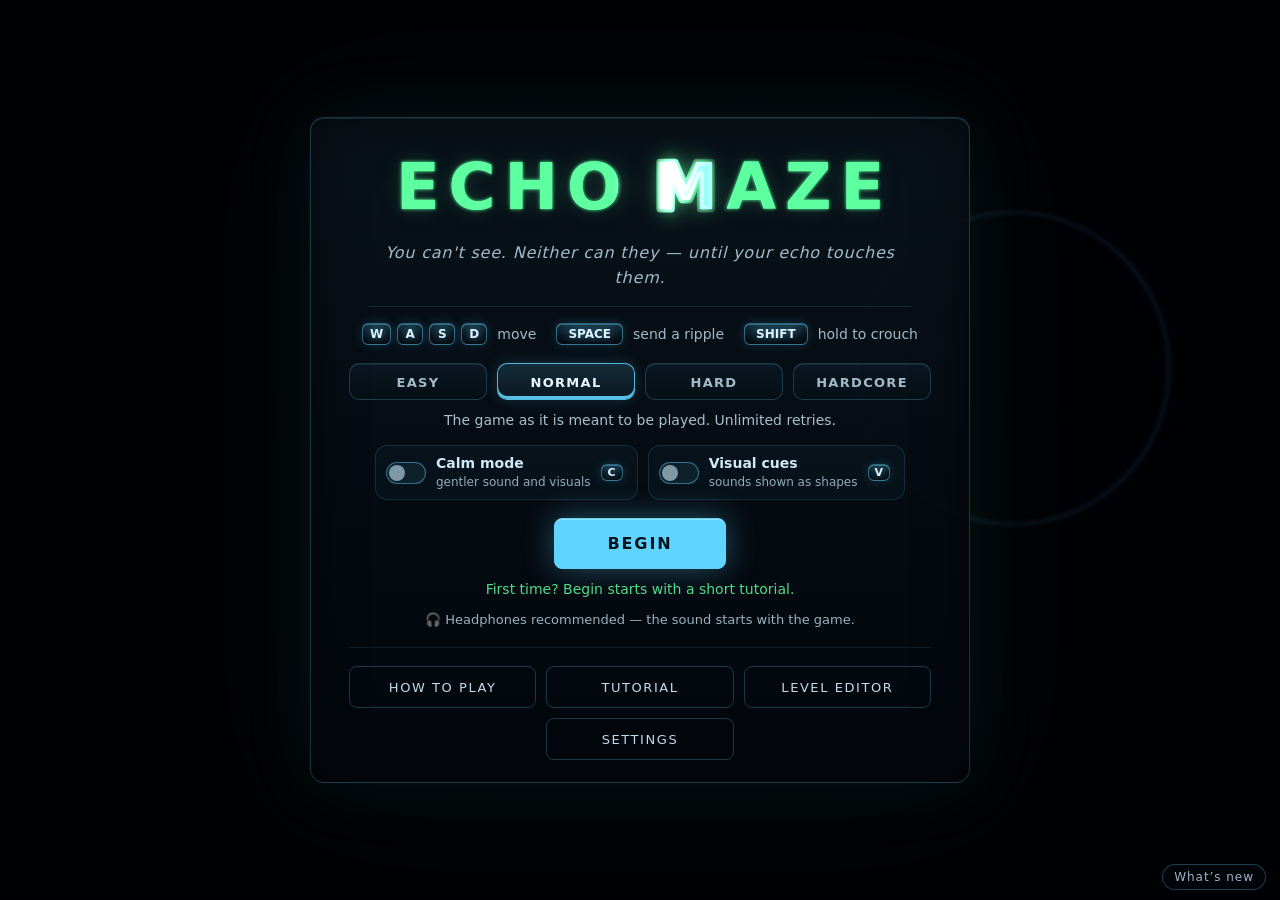
==== index.html @ b943eafc "Name level 26 First Breath and add the daylight interface (v19.1) Level 26 is now shown as "First Br" ====
<!DOCTYPE html>
<html lang="en">
<head>
  <meta charset="utf-8">
  <meta name="viewport" content="width=device-width, initial-scale=1, maximum-scale=1, user-scalable=no, viewport-fit=cover">
  <meta name="mobile-web-app-capable" content="yes">
  <meta name="apple-mobile-web-app-capable" content="yes">
  <title>Echo Maze</title>
  <meta name="description" content="Find your way out of a maze in total darkness, one ripple of sound at a time - and hope nothing else notices.">
  <meta name="theme-color" content="#010206">
  <meta name="color-scheme" content="dark">
  <!-- (v15.5) how a link to the game looks when it is pasted into a chat app -->
  <meta property="og:type" content="website">
  <meta property="og:title" content="Echo Maze">
  <meta property="og:description" content="Find your way out of a maze in total darkness, one ripple of sound at a time - and hope nothing else notices.">
  <meta property="og:image" content="social.jpg">
  <meta property="og:image:width" content="1200">
  <meta property="og:image:height" content="630">
  <meta property="og:image:alt" content="ECHO MAZE in glowing green letters over faint sonar rings in the dark">
  <meta name="twitter:card" content="summary_large_image">
  <meta name="twitter:title" content="Echo Maze">
  <meta name="twitter:description" content="Find your way out of a maze in total darkness, one ripple of sound at a time - and hope nothing else notices.">
  <meta name="twitter:image" content="social.jpg">
  <link rel="icon" href="data:image/svg+xml,%3Csvg%20xmlns%3D%22http%3A%2F%2Fwww.w3.org%2F2000%2Fsvg%22%20viewBox%3D%220%200%2064%2064%22%3E%3Crect%20width%3D%2264%22%20height%3D%2264%22%20rx%3D%2214%22%20fill%3D%22%2303070d%22%2F%3E%3Cg%20fill%3D%22none%22%20stroke%3D%22%235dffa0%22%20stroke-linecap%3D%22round%22%3E%3Ccircle%20cx%3D%2232%22%20cy%3D%2232%22%20r%3D%225%22%20fill%3D%22%235dffa0%22%20stroke%3D%22none%22%2F%3E%3Cpath%20d%3D%22M20%2032a12%2012%200%200%201%2024%200%22%20stroke-width%3D%224%22%20opacity%3D%22.9%22%2F%3E%3Cpath%20d%3D%22M12%2032a20%2020%200%200%201%2040%200%22%20stroke-width%3D%223.5%22%20opacity%3D%22.55%22%2F%3E%3Cpath%20d%3D%22M20%2032a12%2012%200%200%200%2024%200M12%2032a20%2020%200%200%200%2040%200%22%20stroke%3D%22%235fd4ff%22%20stroke-width%3D%223%22%20opacity%3D%22.45%22%2F%3E%3C%2Fg%3E%3C%2Fsvg%3E">
  <!-- (v15.6) the installable web app: the icon a phone puts on its home screen -->
  <link rel="apple-touch-icon" href="icons/apple-touch-icon.png">
  <meta name="apple-mobile-web-app-title" content="Echo Maze">
  <meta name="apple-mobile-web-app-status-bar-style" content="black">
  <script>
    // The app description and the offline helper (sw.js) only make sense over http(s) - a copy opened from a
    // folder has nothing to install, and its browser would only complain about them.
    if (/^https?:$/.test(location.protocol)) {
      const m = document.createElement('link');
      m.rel = 'manifest';
      m.href = 'manifest.webmanifest';
      document.head.appendChild(m);
      if ('serviceWorker' in navigator) addEventListener('load', () => navigator.serviceWorker.register('sw.js').catch(() => {}));
    }
  </script>
  <link rel="stylesheet" href="style.css">
</head>
<body>
  <canvas id="game"></canvas>

  <div id="hud" class="hidden">
    <div id="hud-level"></div>
    <div id="hud-right">
      <span id="hud-time"></span>
      <span id="hud-crouch"></span>
      <span id="hud-item"></span>
      <span id="hud-ripples"></span>
      <span id="hud-audio"></span>
    </div>
  </div>

  <!-- the cross-fade between screens (js/game.js: transition()). Nothing ever waits on it to make a sound. -->
  <div id="veil" aria-hidden="true"></div>

  <!-- shown for a moment after a clear that really wrote something to storage (js/game.js: showSaved) -->
  <div id="saved-toast" class="hidden" role="status">Progress saved</div>

  <!-- (v16.3) What's new: once on the title after an update (js/whatsnew.js has the notes), and from the corner button -->
  <div id="whatsnew" class="hidden" role="dialog" aria-modal="true" aria-labelledby="wn-head" aria-describedby="wn-sub">
    <div class="panel small wn-panel">
      <h2 id="wn-head">What&rsquo;s new</h2>
      <p id="wn-sub" class="wn-sub"></p>
      <div id="wn-list" class="wn-list"></div>
      <div class="buttons wn-buttons">
        <button id="wn-all" type="button" class="quiet">See all updates</button>
        <button id="wn-ok" type="button" class="primary">Got it</button>
      </div>
    </div>
  </div>

  <!-- the tutorial's teaching prompts (level 0 only): the banner's look, one line, bottom of the screen -->
  <div id="tut-hint" aria-live="polite"></div>
  <button id="btn-tut-skip" class="hidden" type="button">Skip tutorial</button>

  <div id="banner">
    <div id="banner-title"></div>
    <div id="banner-text"></div>
  </div>

  <!-- (v15.1) a custom level's title card: the level waits under it until a key, a click or a few seconds -->
  <div id="card" class="hidden" aria-live="polite">
    <p id="card-kicker" class="card-kicker"></p>
    <h2 id="card-title"></h2>
    <p id="card-line" class="card-line"></p>
    <p id="card-diff" class="card-diff"></p>
    <p id="card-hint" class="card-hint"></p>
  </div>

  <!-- a lore fragment your wave has just found (js/lore.js): a note, or a recording typed out as it plays -->
  <div id="lore" aria-live="polite">
    <span id="lore-head"></span>
    <span id="lore-line"></span>
  </div>

  <!-- levels 14-16 (js/story.js): what you say, typed out as your voice says it -->
  <div id="say" aria-live="polite">
    <span id="say-head"></span>
    <span id="say-line"></span>
  </div>

  <!-- Visual cues (accessibility): a short text caption for a loud sound, e.g. [monster screech] -->
  <div id="cue-caption" aria-live="polite"></div>

  <div id="cutscene" class="hidden">
    <div id="cs-caption"></div>
    <div id="cs-card"></div>
    <div id="cs-fx" aria-live="polite"></div>
    <div id="cs-sub">
      <span id="cs-speaker"></span>
      <span id="cs-line"></span>
    </div>
    <button id="cs-skip">Skip <span class="key">Enter</span></button>
    <div id="cs-paused" class="hidden" aria-live="polite">Paused <span class="key">P</span></div>
  </div>

  <section id="title" class="overlay">
    <div class="panel">
      <!-- the wordmark is drawn (js/wordmark.js); the text inside it stays for screen readers, and shows instead
           if a canvas cannot be had (h1.no-canvas in style.css) -->
      <h1><canvas id="wordmark" aria-hidden="true"></canvas><span class="wordmark-text">ECHO MAZE</span></h1>
      <p class="tagline">You can't see. Neither can they &mdash; until your echo touches them.</p>
      <p id="title-notice" class="notice hidden"></p>

      <!-- (v15.5) one line of controls; the whole reference is in How to play. Filled from the player's own keys
           (js/settings.js renderHowTo) -->
      <p id="title-hint" class="title-hint kb-only" aria-label="Controls"></p>
      <p class="title-hint touch-only" aria-label="Controls"><kbd class="wide">DRAG</kbd><span>on the left to move</span><kbd class="wide">RIPPLE</kbd><span>send a ripple</span><kbd class="wide">CROUCH</kbd><span>hold to crouch</span></p>

      <div class="modes" id="modes" role="radiogroup" aria-label="Difficulty" aria-describedby="mode-desc">
        <button type="button" class="mode" role="radio" data-mode="easy"><b>Easy</b><small data-best="easy"></small></button>
        <button type="button" class="mode" role="radio" data-mode="normal"><b>Normal</b><small data-best="normal"></small></button>
        <button type="button" class="mode" role="radio" data-mode="hard"><b>Hard</b><small data-best="hard"></small></button>
        <button type="button" class="mode" role="radio" data-mode="hardcore"><b>Hardcore</b><small data-best="hardcore"></small></button>
      </div>
      <p id="mode-desc" class="mode-desc"></p>
      <p id="mode-score" class="mode-score hidden"></p>

      <!-- (v15.5) the two options as switches: the same checkboxes underneath (keyboard, and the code that reads them) -->
      <div class="title-options">
        <label class="calm switch" title="Softer, slower sound and visuals - on any difficulty (C)">
          <input type="checkbox" class="calm-toggle" role="switch">
          <span class="switch-track" aria-hidden="true"></span>
          <span class="switch-text"><b>Calm mode</b><small>gentler sound and visuals</small></span>
          <kbd class="kb-only" aria-hidden="true">C</kbd>
        </label>
        <label class="calm switch" title="Sounds shown as shapes around you - on any difficulty (V)">
          <input type="checkbox" class="cues-toggle" role="switch">
          <span class="switch-track" aria-hidden="true"></span>
          <span class="switch-text"><b>Visual cues</b><small>sounds shown as shapes</small></span>
          <kbd class="kb-only" aria-hidden="true">V</kbd>
        </label>
      </div>

      <div class="buttons dock">
        <button id="btn-continue" class="hidden">Continue</button>
        <button id="btn-start" class="primary">Begin</button>
      </div>
      <p id="title-first" class="title-first hidden">First time? Begin starts with a short tutorial.</p>
      <p class="sound-note"><span aria-hidden="true">&#127911;</span> Headphones recommended &mdash; the sound starts with the game.</p>

      <div class="buttons title-more">
        <button id="btn-howto" class="quiet">How to play</button>
        <button id="btn-tutorial" class="quiet">Tutorial</button>
        <button id="btn-replay" class="quiet hidden">Levels &amp; cutscenes</button>
        <button id="btn-archive" class="quiet hidden">Fragments</button>
        <button id="btn-editor" class="quiet">Level Editor</button>
        <button id="btn-settings" class="quiet">Settings</button>
      </div>
      <p id="title-medals" class="medal-summary hidden"></p>
    </div>
    <!-- (v15.5) which version this is: read from the folder the game was opened from; (v16.3) and beside it, what is new -->
    <div class="title-corner">
      <button id="btn-whatsnew" class="whatsnew-link" type="button" aria-haspopup="dialog">What&rsquo;s new<span id="whatsnew-dot" class="whatsnew-dot hidden" aria-hidden="true"></span><span id="whatsnew-dot-sr" class="sr-only"></span></button>
      <p id="version-tag" class="version-tag hidden"></p>
    </div>
  </section>

  <!-- (v15.5) How to play: the whole controls reference, the rules and the legend - only what the player has met -->
  <section id="howto" class="overlay hidden" aria-labelledby="howto-head">
    <div class="panel howto-panel">
      <h2 id="howto-head">How to play</h2>

      <h3>Controls</h3>
      <!-- filled in from the player's own key bindings (js/settings.js renderHowTo) -->
      <div class="controls kb-only" id="howto-title"></div>
      <div class="controls touch-only">
        <div><kbd class="wide">DRAG</kbd><span>on the left of the screen to move</span></div>
        <div><kbd class="wide">RIPPLE</kbd><span>send a ripple</span></div>
        <div><kbd class="wide">CROUCH</kbd><span>hold: silent, but no ripples</span></div>
        <div><kbd class="wide">ITEM</kbd><span>use an item you have found</span><kbd>II</kbd><span>pause</span></div>
      </div>

      <h3>The rules</h3>
      <div class="howto-rules" id="howto-rules">
        <p data-meet="basic">Ripples show you the maze: send one and the walls light up as the wave passes. Find the green glow of the way out and walk into it.</p>
        <p data-meet="basic">A monster your ripple touches goes to the spot you sent it from &mdash; so move on. Stay close and it can hear your footsteps, and then it follows you until you get away. Touch one and you are caught.</p>
        <p data-meet="basic"><span class="kb-only">Hold <b id="howto-crouch-key">Shift</b> to crouch</span><span class="touch-only">Hold CROUCH to crouch</span>: you make no sound, but you cannot send a ripple, and crouching wipes everything your ripples had shown you.</p>
        <p data-meet="scent">Some monsters do not listen at all: they follow your smell. Step in a puddle and you leave a trail for a while.</p>
        <p data-meet="mimic">Not everything that glows is a way out.</p>
        <p data-meet="decoy">A sonar decoy, once dropped, calls everything nearby to it a few seconds later.</p>
        <p data-meet="stalker">Some things hear you even standing still. Only a crouch is silent.</p>
        <p data-meet="muffler">Some things are never seen. Listen for them.</p>
        <p data-meet="singer">If a song marks you, keep moving.</p>
        <p data-meet="alarm">An alarm cannot hurt you. But if your ripple touches it, it screams, and everything comes to where you were.</p>
      </div>

      <h3>What a ripple shows you</h3>
      <!-- each swatch is a little canvas the game fills with the very art a ripple lights things up with (js/art.js) -->
      <ul class="legend" id="legend" aria-label="What a ripple shows you">
        <li data-meet="basic"><canvas class="swatch" data-art="wall" width="40" height="32"></canvas>Walls</li>
        <li data-meet="basic"><canvas class="swatch" data-art="boulder" width="32" height="32"></canvas><canvas class="swatch" data-art="pillar" width="32" height="32"></canvas>Obstacles</li>
        <li data-meet="basic"><canvas class="swatch" data-art="echo" width="32" height="32"></canvas>Echo monsters</li>
        <li data-meet="scent"><canvas class="swatch" data-art="scent" width="32" height="32"></canvas>Scent monsters</li>
        <li data-meet="stalker"><canvas class="swatch" data-art="stalker" width="32" height="32"></canvas>Stalkers</li>
        <li class="text-only" data-meet="muffler"><span class="unseen">Muffler:</span> can't be seen, only heard</li>
        <li data-meet="singer"><canvas class="swatch" data-art="singer" width="32" height="32"></canvas>Singers</li>
        <li data-meet="alarm"><canvas class="swatch" data-art="alarm" width="32" height="32"></canvas>Alarms</li>
        <li data-meet="scent"><canvas class="swatch" data-art="puddle" width="32" height="32"></canvas>Smell puddles</li>
        <li data-meet="decoy"><canvas class="swatch" data-art="decoy" width="32" height="32"></canvas>Sonar decoy</li>
        <li data-meet="fragment"><canvas class="swatch" data-art="note" width="32" height="32"></canvas><canvas class="swatch" data-art="log" width="32" height="32"></canvas>Left behind</li>
        <li data-meet="basic"><canvas class="swatch" data-art="exit" width="32" height="32"></canvas>The way out</li>
      </ul>
      <p id="howto-more" class="howto-more"></p>

      <h3>Visual cues</h3>
      <p class="howto-small">With Visual cues on, every sound you can hear is drawn as a shape on a ring around you:</p>
      <ul class="legend cue-legend" id="cue-legend" aria-label="Visual cue shapes">
        <li data-meet="basic"><svg class="glyph" data-cue="echo" viewBox="-10 -10 20 20"><path d="M0.0,-8.5 L2.3,-5.6 L5.4,-5.9 L4.4,-2.9 L6.7,0.0 L4.4,2.9 L5.4,5.9 L2.3,5.6 L0.0,8.5 L-2.3,5.6 L-5.4,5.9 L-4.4,2.9 L-6.7,0.0 L-4.4,-2.9 L-5.4,-5.9 L-2.3,-5.6 Z"/></svg>Echo monster: spiky diamond</li>
        <li data-meet="scent"><svg class="glyph" data-cue="scent" viewBox="-10 -10 20 20"><path d="M7.2,0.0 L8.3,1.5 L7.9,2.9 L6.2,3.6 L4.6,3.8 L3.8,4.6 L3.6,6.2 L2.9,7.9 L1.5,8.3 L0.0,7.2 L-1.0,5.9 L-2.0,5.6 L-3.6,6.2 L-5.4,6.5 L-6.5,5.4 L-6.2,3.6 L-5.6,2.0 L-5.9,1.0 L-7.2,0.0 L-8.3,-1.5 L-7.9,-2.9 L-6.2,-3.6 L-4.6,-3.8 L-3.8,-4.6 L-3.6,-6.2 L-2.9,-7.9 L-1.5,-8.3 L0.0,-7.2 L1.0,-5.9 L2.0,-5.6 L3.6,-6.2 L5.4,-6.5 L6.5,-5.4 L6.2,-3.6 L5.6,-2.0 L5.9,-1.0 Z"/><circle class="hole" cx="2.2" cy="-1.6" r="1.5"/></svg>Scent monster: wavy circle</li>
        <li data-meet="stalker"><svg class="glyph" data-cue="stalker" viewBox="-10 -10 20 20"><ellipse cx="-6" cy="0" rx="1.9" ry="4.6"/><ellipse cx="0" cy="0" rx="1.9" ry="4.6"/><ellipse cx="6" cy="0" rx="1.9" ry="4.6"/></svg>Stalker: tall thin capsules</li>
        <li data-meet="basic"><svg class="glyph line" data-cue="exit" viewBox="-10 -10 20 20"><path d="M-4,-8 L5,0 L-4,8"/><path class="arc" d="M-1.5,-9.4 A10.2,10.2 0 0 1 -1.5,9.4"/></svg>Exit chime: chevron</li>
        <li data-meet="decoy"><svg class="glyph" data-cue="decoy" viewBox="-10 -10 20 20"><path d="M0.0,-9.0 L2.4,-2.4 L9.0,0.0 L2.4,2.4 L0.0,9.0 L-2.4,2.4 L-9.0,0.0 L-2.4,-2.4 Z" transform="scale(0.72)"/><circle class="ring" cx="0" cy="0" r="9"/></svg>Sonar decoy: star in a ring</li>
        <li data-meet="muffler"><svg class="glyph line" data-cue="muffler" viewBox="-10 -10 20 20"><circle cx="0" cy="0" r="6" fill="none"/><path d="M-9.5,0 L9.5,0"/></svg>Muffler: hollow ring with a dash</li>
        <li data-meet="singer"><svg class="glyph line" data-cue="singer" viewBox="-10 -10 20 20"><circle cx="0" cy="0" r="3.6" fill="none"/><path class="arc" d="M-4.6,-6.2 A7.7,7.7 0 0 1 4.6,-6.2"/><path class="arc" d="M6.9,3.1 A7.7,7.7 0 0 1 2.4,7.3"/><path class="arc" d="M-2.4,7.3 A7.7,7.7 0 0 1 -6.9,3.1"/></svg>Singer: ring with three arcs</li>
        <li data-meet="basic"><svg class="glyph line" data-cue="heart" viewBox="-10 -10 20 20"><circle cx="0" cy="0" r="7" fill="none"/></svg>Heartbeat: ring</li>
        <li data-meet="water"><svg class="glyph" data-cue="wall" viewBox="-10 -10 20 20"><path d="M0,-8.8 C4.3,-2.8 6.4,1.5 0,6.7 C-6.4,1.5 -4.3,-2.8 0,-8.8 Z"/></svg>Dripping water: a drop</li>
        <li data-meet="heavy"><svg class="glyph" data-cue="warden" viewBox="-10 -10 20 20"><path d="M-6.7,-3.9 L-2.1,-7 L4.9,-5.7 L7.1,0.7 L3.9,6.7 L-3.5,6.3 L-7.1,1.8 Z"/></svg>Something heavy, coming: a block of stone</li>
      </ul>

      <div class="buttons dock">
        <button id="btn-howto-back" class="primary">Back <span class="key">Esc</span></button>
      </div>
    </div>
  </section>

  <section id="replay" class="overlay hidden">
    <div class="panel">
      <h2>Replay</h2>
      <p id="replay-sub" class="mode-desc"></p>

      <h3>Levels</h3>
      <div id="level-grid" class="level-grid" role="group" aria-label="Levels you have cleared"></div>
      <p id="level-note" class="fine"></p>

      <h3>Cutscenes</h3>
      <div id="scene-list" class="scene-list"></div>

      <div class="buttons">
        <button id="btn-replay-back" class="primary">Back <span class="key">Esc</span></button>
      </div>
    </div>
  </section>

  <!-- the notes and recordings found so far (js/lore.js), built like the replay screen above -->
  <section id="archive" class="overlay hidden">
    <div class="panel">
      <h2>Fragments</h2>
      <p id="archive-sub" class="mode-desc"></p>
      <div id="fragment-list" class="scene-list fragment-list"></div>
      <p id="archive-note" class="fine"></p>
      <div class="buttons">
        <button id="btn-archive-back" class="primary">Back <span class="key">Esc</span></button>
      </div>
    </div>
  </section>

  <!-- the level editor (v15.0): the warning before it is first opened, the list of your levels, and the editor -->
  <section id="editor-gate" class="overlay hidden">
    <div class="panel small">
      <h2>Level Editor</h2>
      <p>The level editor lets you place every monster and use every mechanic in the game &mdash; including ones you may not have met yet.</p>
      <p>If you would rather find them by playing, go back for now. This is only asked once.</p>
      <div class="buttons dock">
        <button id="btn-gate-ok" class="primary">I understand</button>
        <button id="btn-gate-back">Back <span class="key">Esc</span></button>
      </div>
    </div>
  </section>

  <!-- (v15.7) shown EVERY time the editor is opened from the title while js/level.js UNRELEASED_CONTENT is not empty -->
  <section id="editor-unreleased" class="overlay hidden" role="dialog" aria-labelledby="unreleased-title">
    <div class="panel small">
      <h2 id="unreleased-title">Unreleased content</h2>
      <p>The level editor currently contains unreleased content. New monsters here aren't in the main game yet, and they may change or be unfinished.</p>
      <div class="buttons dock">
        <button id="btn-unreleased-ok" class="primary">I understand</button>
        <button id="btn-unreleased-back">Back <span class="key">Esc</span></button>
      </div>
    </div>
  </section>

  <!-- (v15.1) shown every time the editor is opened from the title while touch controls are on -->
  <section id="editor-touch" class="overlay hidden">
    <div class="panel small">
      <h2>Level Editor</h2>
      <p>The level editor isn't suitable for mobile or touch controls. It works best with a mouse and keyboard.</p>
      <p class="fine">You can still use it: tap to place, drag to draw or move, and use Erase or Delete where a mouse would right-click.</p>
      <div class="buttons dock">
        <button id="btn-touchgate-ok" class="primary">I understand</button>
        <button id="btn-touchgate-back">Back <span class="key">Esc</span></button>
      </div>
    </div>
  </section>

  <section id="mylevels" class="overlay hidden">
    <div class="panel">
      <div class="lv-tabs" role="tablist" aria-label="Levels">
        <button id="lv-tab-mine" type="button" role="tab" class="on" aria-selected="true">My Levels</button>
        <button id="lv-tab-bonus" type="button" role="tab" aria-selected="false">Bonus Levels <small id="lv-bonus-count"></small></button>
      </div>
      <h2 id="mylevels-head">My Levels</h2>
      <p id="mylevels-desc" class="mode-desc">Levels you have made. Play them, change them, or make a new one.</p>
      <div id="mylevels-bar" class="lv-bar">
        <div id="mylevels-folders" class="lv-chips" role="group" aria-label="Folders"></div>
        <label class="lv-sort"><span>Sort</span><select id="mylevels-sort"><option value="recent">Recently edited</option><option value="name">Name</option></select></label>
      </div>
      <div id="mylevels-folderbar" class="lv-folderbar hidden"></div>
      <div id="mylevels-list" class="lv-list"></div>
      <p id="mylevels-note" class="fine"></p>
      <div class="buttons dock">
        <button id="btn-mylevels-new" class="primary mine-only">New level</button>
        <button id="btn-mylevels-folder" class="mine-only">New folder</button>
        <button id="btn-mylevels-code" class="mine-only">Enter code</button>
        <button id="btn-mylevels-back">Back <span class="key">Esc</span></button>
      </div>
    </div>
  </section>

  <section id="editor" class="overlay hidden" aria-label="Level editor">
    <div class="ed-shell">
      <header class="ed-top">
        <label class="ed-field ed-title"><span>Title</span><input id="ed-title" type="text" maxlength="48" spellcheck="false" autocomplete="off"></label>
        <label class="ed-field"><span>Size</span><select id="ed-size"></select></label>
        <span id="ed-status" class="ed-status" aria-live="polite"></span>
      </header>
      <aside class="ed-side">
        <div class="ed-tabs" role="tablist">
          <button id="ed-tab-build" type="button" role="tab" class="on">Build</button>
          <button id="ed-tab-settings" type="button" role="tab">Level settings</button>
        </div>
        <div id="ed-pane-build" class="ed-pane">
          <h3>Tools</h3>
          <div id="ed-tools" class="ed-tools" role="group" aria-label="Tools"></div>
          <h3 id="ed-choices-head" class="hidden"></h3>
          <div id="ed-choices" class="ed-monsters hidden" role="group" aria-label="What to place"></div>
          <div id="ed-inspector" class="ed-inspector hidden" aria-live="polite"></div>
          <div class="ed-row">
            <button id="ed-undo" type="button" title="Ctrl+Z">Undo</button>
            <button id="ed-redo" type="button" title="Ctrl+Y">Redo</button>
          </div>
          <button id="ed-delete" type="button" class="ed-wide" title="Delete">Delete</button>
          <button id="ed-clear" type="button" class="quiet ed-wide">Clear all</button>
          <h3>Monsters</h3>
          <div id="ed-monsters" class="ed-monsters" role="group" aria-label="Monster to place"></div>
        </div>
        <!-- what the monster under the pointer, in focus or picked does (js/editor.js renderAbout): its own fixed place at
             the foot of the panel, outside the list's scroll, so it never covers anything or moves anything about. A screen
             reader gets the same words from each monster's button (aria-describedby -> #ed-about-sr) -->
        <div id="ed-about" class="ed-about" aria-hidden="true">
          <p class="ed-about-head"><span id="ed-about-name"></span><small id="ed-about-tag" class="ed-tag hidden">Unreleased</small></p>
          <p id="ed-about-text" class="ed-about-text"></p>
        </div>
        <div id="ed-about-sr" hidden></div>
        <div id="ed-pane-settings" class="ed-pane hidden">
          <h3>Size</h3>
          <div class="ed-row ed-dims">
            <label class="ed-prop"><span>Width</span><input id="ed-w" type="number" inputmode="numeric"></label>
            <label class="ed-prop"><span>Height</span><input id="ed-h" type="number" inputmode="numeric"></label>
          </div>
          <h3>Title card</h3>
          <label class="ed-prop"><span>A line shown under the title when the level starts</span><input id="ed-card" type="text" spellcheck="false" autocomplete="off"></label>
          <h3>Colours</h3>
          <label class="ed-prop"><span>Palette</span><select id="ed-palette"></select></label>
          <p class="fine">Used only for players on the Default colours: anyone who picked a palette for their eyes keeps theirs.</p>
          <h3>Difficulty</h3>
          <label class="ed-prop"><span>Rating</span><select id="ed-rating"></select></label>
          <p class="fine">Everyone plays this level at this difficulty, whatever they picked on the title screen. Custom is Normal, tuned below.</p>
          <div id="ed-tuning" class="ed-tuning"></div>
          <button id="ed-tune-reset" type="button" class="quiet ed-wide">Reset to defaults</button>
          <h3>Sharing</h3>
          <label class="ed-prop"><span>Creator name (optional)</span><input id="ed-creator" type="text" maxlength="32" spellcheck="false" autocomplete="off" placeholder="None"></label>
          <p class="fine">Yours, not this level's: it goes into <b>every code you share</b>, and anyone who imports one sees it. Leave it empty to share without a name.</p>
        </div>
      </aside>
      <div id="ed-stage" class="ed-stage"><canvas id="ed-canvas" aria-label="The level"></canvas></div>
      <footer class="ed-bottom">
        <div class="ed-info">
          <p id="ed-hint" class="ed-hint"></p>
          <div id="ed-problems" class="ed-problems" aria-live="polite"></div>
        </div>
        <div class="buttons">
          <button id="ed-back" type="button">My Levels</button>
          <button id="ed-save" type="button">Save</button>
          <button id="ed-test" type="button" class="primary">Test play</button>
        </div>
      </footer>
    </div>
  </section>

  <section id="pause" class="overlay hidden">
    <div class="panel small">
      <h2>Paused</h2>
      <p id="pause-mode" class="mode-desc"></p>
      <!-- filled in from the player's own key bindings (js/settings.js renderHowTo) -->
      <div class="controls kb-only" id="howto-pause"></div>
      <div class="controls touch-only">
        <div><kbd class="wide">DRAG</kbd><span>left side: move</span><kbd class="wide">RIPPLE</kbd><span>ripple</span></div>
        <div><kbd class="wide">CROUCH</kbd><span>hold: silent, no ripples</span><kbd class="wide">ITEM</kbd><span>use item</span></div>
      </div>
      <!-- big buttons for touch players, who have no M, C or V key -->
      <div class="pause-toggles touch-only">
        <button type="button" id="pbtn-mute" aria-pressed="true">Sound: On</button>
        <button type="button" id="pbtn-calm" aria-pressed="false">Calm mode: Off</button>
        <button type="button" id="pbtn-cues" aria-pressed="false">Visual cues: Off</button>
      </div>
      <label class="calm kb-only">
        <input type="checkbox" class="calm-toggle">
        <span><b>Calm mode</b> &mdash; softer visuals and sound <kbd>C</kbd></span>
      </label>
      <label class="calm kb-only">
        <input type="checkbox" class="cues-toggle">
        <span><b>Visual cues</b> &mdash; sounds shown as glyphs around you <kbd>V</kbd></span>
      </label>
      <div class="buttons dock">
        <button id="btn-resume" class="primary">Resume</button>
        <button id="btn-pause-settings">Settings</button>
        <!-- shown only during the tutorial (level 0) -->
        <button id="btn-pause-skip-tut" class="hidden">Skip tutorial</button>
        <button id="btn-quit">Quit to title</button>
      </div>
    </div>
  </section>

  <!-- Settings: four tabs, reachable from the title screen and from the pause menu (Esc / Back returns to whichever it was) -->
  <section id="settings" class="overlay hidden">
    <div class="panel">
      <h2>Settings</h2>
      <div class="tabs" role="tablist" aria-label="Settings sections">
        <button type="button" class="tab active" role="tab" data-tab="controls" aria-selected="true">Controls</button>
        <button type="button" class="tab" role="tab" data-tab="audio" aria-selected="false">Audio</button>
        <button type="button" class="tab" role="tab" data-tab="display" aria-selected="false">Display</button>
        <button type="button" class="tab" role="tab" data-tab="stats" aria-selected="false">Stats &amp; Medals</button>
      </div>

      <div class="tabpane" data-pane="controls" role="tabpanel">
        <p class="fine">Pick a key to change it, then press the new one. Two keys per action. <kbd>Esc</kbd> always means back, <kbd>Enter</kbd> always confirms, so neither can be rebound.</p>
        <div id="keybinds" class="keybinds"></div>
        <p id="keybind-msg" class="keybind-msg" aria-live="polite"></p>
        <div class="buttons">
          <button type="button" id="btn-keys-reset" class="quiet">Reset to defaults</button>
        </div>
        <label class="calm">
          <input type="checkbox" class="touch-toggle">
          <span><b>Touch controls</b> &mdash; an on-screen joystick and buttons. The keys above do not change them.</span>
        </label>
      </div>

      <div class="tabpane hidden" data-pane="audio" role="tabpanel">
        <label class="vol"><span>Master</span><input type="range" class="vol-slider" data-bus="master" min="0" max="100" value="80"><b data-vol-out="master">80%</b></label>
        <label class="vol"><span>Sound effects</span><input type="range" class="vol-slider" data-bus="effects" min="0" max="100" value="100"><b data-vol-out="effects">100%</b></label>
        <p class="fine warn">Sound effects carry gameplay information. Turn on Visual sound cues if you lower this.</p>
        <label class="vol"><span>Ambience</span><input type="range" class="vol-slider" data-bus="ambience" min="0" max="100" value="100"><b data-vol-out="ambience">100%</b></label>
        <p class="fine">Ambience is the cave drone and the soundtrack. Muting (<kbd>M</kbd>) still silences everything.</p>
        <label class="calm">
          <input type="checkbox" class="calm-toggle">
          <span><b>Calm mode</b> &mdash; softer visuals and sound, on any difficulty <kbd>C</kbd></span>
        </label>
      </div>

      <div class="tabpane hidden" data-pane="display" role="tabpanel">
        <h3>Colour palette</h3>
        <div id="palette-list" class="palette-list" role="radiogroup" aria-label="Colour palette"></div>
        <p class="fine">A palette changes colours only &mdash; every shape and texture stays the same, and so does the game.</p>
        <label class="calm">
          <input type="checkbox" class="cues-toggle">
          <span><b>Visual cues</b> &mdash; sounds shown as glyphs around you <kbd>V</kbd></span>
        </label>
        <!-- (v19.1) only there once the outside has been reached (js/settings.js) -->
        <label class="calm hidden" id="lightui-row">
          <input type="checkbox" id="lightui-toggle">
          <span><b>Daylight interface</b> &mdash; light, bright menus and screens, for the outside. The game itself is unchanged.</span>
        </label>
        <label class="calm">
          <input type="checkbox" id="timer-toggle">
          <span><b>Show timer</b> &mdash; the level time in the corner. Off by default: medals are never meant to rush you.</span>
        </label>
      </div>

      <div class="tabpane hidden" data-pane="stats" role="tabpanel">
        <div id="stats-body"></div>
        <div class="buttons">
          <button type="button" id="btn-stats-reset" class="quiet">Reset stats</button>
        </div>
        <p id="stats-confirm" class="keybind-msg hidden"></p>
      </div>

      <div class="buttons dock">
        <button id="btn-settings-whatsnew" type="button" class="quiet hidden" aria-haspopup="dialog">What&rsquo;s new</button>
        <button id="btn-settings-back" class="primary">Back <span class="key">Esc</span></button>
      </div>
    </div>
  </section>

  <!-- the end of the tutorial (level 0). It is not a level: nothing here is saved but "the tutorial is done". -->
  <section id="tutorial" class="overlay hidden">
    <div class="panel small">
      <h2>Tutorial complete</h2>
      <p id="tut-done-text">That is all of it: move, ripple, remember what you saw, and follow the chime. The maze gets darker from here.</p>
      <div class="buttons dock">
        <button id="btn-tut-start" class="primary">Start the game <span class="key">Enter</span></button>
        <button id="btn-tut-replay">Replay tutorial</button>
      </div>
    </div>
  </section>

  <section id="caught" class="overlay hidden danger">
    <div class="panel small">
      <h2 id="caught-title">Caught</h2>
      <p id="caught-text">The echo found you.</p>
      <!-- one line saying what really happened, from the monster's own state (js/feedback.js) -->
      <p id="caught-tip" class="tip"></p>
      <div class="buttons">
        <button id="btn-retry" class="primary"><span id="retry-label">Try again</span> <span class="key">Enter</span></button>
        <button id="btn-caught-title">Title</button>
      </div>
    </div>
  </section>

  <section id="complete" class="overlay hidden">
    <div class="panel small">
      <h2 id="complete-title">Level cleared</h2>
      <p id="complete-stats"></p>
      <div id="complete-medals" class="medal-list"></div>
      <!-- a level made in the editor (v15.0): no medals, nothing saved, and back to where it was started from -->
      <p id="complete-note" class="fine hidden">Nothing here counts towards your progress, medals or stats.</p>
      <div class="buttons">
        <button id="btn-next" class="primary">Next level <span class="key">Enter</span></button>
        <button id="btn-custom-next" class="primary hidden">Next level <span class="key">Enter</span></button>
        <button id="btn-custom-back" class="primary hidden"><span id="custom-back-label">Back to the editor</span> <span class="key">Enter</span></button>
        <button id="btn-custom-again" class="hidden">Play again</button>
      </div>
    </div>
  </section>

  <!--
    THE END OF THE STORY SO FAR (v18.2): after level 25 you are outside. A placeholder until the next part exists -
    its words are constants in showEndScreen() (js/game.js), the one place to change.
  -->
  <section id="ending" class="overlay hidden">
    <div class="panel small quiet">
      <p id="ending-text">More to come soon.</p>
      <div class="buttons">
        <button id="btn-ending-title" class="primary"><span id="ending-button">Back to title</span> <span class="key">Enter</span></button>
      </div>
    </div>
  </section>

  <!-- a question in the middle of the screen (js/dialog.js): "are you sure?", "what should it be called?" -->
  <div id="dialog" class="hidden" role="dialog" aria-modal="true" aria-labelledby="dialog-title">
    <div class="panel small">
      <h2 id="dialog-title"></h2>
      <p id="dialog-text"></p>
      <input id="dialog-input" type="text" class="hidden" maxlength="48" spellcheck="false" autocomplete="off">
      <select id="dialog-select" class="hidden"></select>
      <textarea id="dialog-area" class="hidden" rows="5" spellcheck="false" autocomplete="off" autocapitalize="off"></textarea>
      <p id="dialog-status" class="dialog-status hidden" aria-live="polite"></p>
      <div id="dialog-buttons" class="buttons"></div>
    </div>
  </div>

  <!-- On-screen touch controls (js/touch.js). Shown only while playing, and only on touch devices or when switched on in the pause menu. -->
  <div id="touch" class="hidden" aria-hidden="true">
    <div id="touch-zone"></div>
    <div id="touch-stick"><div id="touch-knob"></div></div>
    <div id="tbtn-ripple" class="tbtn" role="button" aria-label="Send a ripple"><span>Ripple</span></div>
    <div id="tbtn-crouch" class="tbtn" role="button" aria-label="Hold to crouch"><span>Crouch</span></div>
    <div id="tbtn-item" class="tbtn hidden" role="button" aria-label="Use your item"><span>Item</span></div>
    <div id="tbtn-pause" class="tbtn" role="button" aria-label="Pause"><span>II</span></div>
  </div>

  <!-- Shown in place of everything else when a touch device is held upright: the game is played in landscape -->
  <div id="rotate" aria-hidden="true">
    <div class="rot-card">
      <svg class="rot-icon" viewBox="0 0 64 64" aria-hidden="true"><rect x="19" y="6" width="26" height="46" rx="4" fill="none" stroke="currentColor" stroke-width="2.5"/><circle cx="32" cy="46" r="2" fill="currentColor"/><path d="M50 14 A22 22 0 0 1 56 30 M56 30 L51 26 M56 30 L60 25" fill="none" stroke="currentColor" stroke-width="2.5" stroke-linecap="round"/></svg>
      <p class="rot-title">Please turn your device sideways</p>
      <p class="rot-sub">Echo Maze is played in landscape. Your game is paused and waiting.</p>
    </div>
  </div>

  <!-- (v16.3) first: it looks at whether this browser already has a save, before anything on the page writes one -->
  <script src="js/whatsnew.js"></script>
  <script src="js/profile.js"></script>
  <script src="js/palette.js"></script>
  <script src="js/audio.js"></script>
  <script src="js/music.js"></script>
  <script src="js/level.js"></script>
  <script src="js/tutorial.js"></script>
  <script src="js/warden.js"></script>
  <script src="js/story.js"></script>
  <script src="js/lore.js"></script>
  <script src="js/wordmark.js"></script>
  <script src="js/feedback.js"></script>
  <script src="js/art.js"></script>
  <script src="js/cutscene.js"></script>
  <script src="js/cues.js"></script>
  <script src="js/touch.js"></script>
  <script src="js/settings.js"></script>
  <script src="js/levelformat.js"></script>
  <script src="js/levelcheck.js"></script>
  <script src="js/bonus-levels.js"></script>
  <script src="js/levelstore.js"></script>
  <script src="js/sharecode.js"></script>
  <script src="js/dialog.js"></script>
  <script src="js/effects.js"></script>
  <script src="js/editor.js"></script>
  <script src="js/mylevels.js"></script>
  <script src="js/game.js"></script>
</body>
</html>
---- style.css ----
:root {
  --bg: #010206;
  --ink: #cfe9f5;
  --dim: #6f8794;
  --panel: rgba(4, 9, 16, 0.82);
  /* The accents come from the colour palette (js/palette.js sets these on <html> and changes them when the
     player picks another palette), so the menus and the HUD match the maze. --ui is the wall colour and
     --danger the echo monster. */
  --ui-rgb: 95, 212, 255;
  --danger-rgb: 255, 59, 92;
  --exit-rgb: 93, 255, 160;
  --decoy-rgb: 255, 122, 217;
  --puddle-rgb: 190, 240, 70;
  --singer-rgb: 236, 64, 236;
  --muffler-rgb: 205, 220, 238;
  --accent: rgb(var(--ui-rgb));
  --danger: rgb(var(--danger-rgb));
}

* {
  box-sizing: border-box;
}

html,
body {
  margin: 0;
  height: 100%;
  background: var(--bg);
  color: var(--ink);
  font-family: 'Segoe UI', system-ui, -apple-system, Roboto, sans-serif;
  overflow: hidden;
  user-select: none;
}

#game {
  position: fixed;
  inset: 0;
  width: 100vw;
  height: 100vh;
  display: block;
}

.hidden {
  display: none !important;
}

/* ------------------------------------------------------------------ HUD */

#hud {
  position: fixed;
  top: 0;
  left: 0;
  right: 0;
  display: flex;
  justify-content: space-between;
  padding: 14px 20px;
  font-size: 13px;
  letter-spacing: 0.18em;
  text-transform: uppercase;
  color: rgba(150, 200, 225, 0.42);
  pointer-events: none;
}

#hud-right span + span {
  margin-left: 18px;
}

/* shown only while Shift is held: you are crouching (silent, and no ripples) */
#hud-crouch {
  color: rgba(205, 232, 245, 0.85);
}

#banner {
  position: fixed;
  left: 0;
  right: 0;
  bottom: 12%;
  text-align: center;
  pointer-events: none;
  opacity: 0;
  transition: opacity 0.9s ease;
}

#banner.show {
  opacity: 1;
}

#banner-title {
  font-size: 15px;
  letter-spacing: 0.4em;
  color: var(--accent);
  text-transform: uppercase;
}

#banner-text {
  margin-top: 10px;
  font-size: 15px;
  color: var(--dim);
  padding: 0 24px;
}

/* ------------------------------------------------- tutorial (level 0) */

/* The teaching prompt: the banner's place and its fade, but brighter and backed, so it is readable over a lit
   maze. One line at a time; js/tutorial.js decides what it says and when. */
#tut-hint {
  position: fixed;
  left: 50%;
  bottom: 10%;
  transform: translateX(-50%);
  max-width: min(680px, calc(100vw - 32px));
  padding: 12px 22px;
  text-align: center;
  font-size: 16px;
  line-height: 1.45;
  color: var(--ink);
  background: rgba(3, 8, 14, 0.78);
  border: 1px solid rgba(var(--ui-rgb), 0.35);
  border-radius: 10px;
  box-shadow: 0 0 30px rgba(var(--ui-rgb), 0.14);
  pointer-events: none;
  opacity: 0;
  transition: opacity 0.6s ease;
  z-index: 7;
}

#tut-hint.show {
  opacity: 1;
}

/* On a touch device the bottom of the screen belongs to the joystick and the RIPPLE / CROUCH buttons, so the
   prompt sits at the top instead, just under the Skip button and clear of the HUD and the pause button. */
body.touch #tut-hint {
  top: calc(env(safe-area-inset-top, 0px) + 64px);
  bottom: auto;
  max-width: min(520px, calc(100vw - 170px));
  font-size: 15px;
  padding: 10px 16px;
}

/* Always on screen while the tutorial is running - top centre, clear of the HUD and of the touch controls. */
#btn-tut-skip {
  position: fixed;
  top: calc(env(safe-area-inset-top, 0px) + 10px);
  left: 50%;
  transform: translateX(-50%);
  z-index: 9;
  min-height: 44px;
  padding: 10px 20px;
  font-size: 13px;
  color: var(--dim);
  background: rgba(3, 8, 14, 0.7);
}

#btn-tut-skip:hover,
#btn-tut-skip:focus-visible {
  color: var(--ink);
}

#btn-tut-skip:active {
  transform: translateX(-50%) scale(0.98);
}

/* -------------------------------------------------------------- cutscene */

#cutscene {
  position: fixed;
  inset: 0;
  z-index: 9;
  pointer-events: none;
}

#cs-card {
  position: absolute;
  left: 50%;
  top: 46%;
  width: min(640px, calc(100vw - 48px));
  transform: translate(-50%, -50%);
  text-align: center;
  font-family: Georgia, 'Times New Roman', serif;
  font-style: italic;
  font-size: clamp(20px, 3.4vw, 30px);
  line-height: 1.55;
  letter-spacing: 0.04em;
  color: #cfe9f5;
  text-shadow: 0 0 18px rgba(var(--ui-rgb), 0.35);
  white-space: pre-line; /* a card can hold two lines */
  opacity: 0;
  transition: opacity 1.1s ease;
}

#cs-caption {
  position: absolute;
  left: 30px;
  top: 8.8%;
  font-size: 12px;
  letter-spacing: 0.32em;
  text-transform: uppercase;
  color: rgba(255, 217, 160, 0.6);
  opacity: 0;
  transition: opacity 1.2s ease;
}

#cs-card.show,
#cs-caption.show {
  opacity: 1;
}

#cs-sub {
  position: absolute;
  left: 50%;
  bottom: 13%;
  width: min(680px, calc(100vw - 40px));
  transform: translateX(-50%);
  text-align: center;
  opacity: 0;
  transition: opacity 0.35s ease;
}

#cs-sub.show {
  opacity: 1;
}

#cs-speaker {
  display: block;
  margin-bottom: 6px;
  font-size: 11px;
  letter-spacing: 0.34em;
  text-transform: uppercase;
  color: #ffd9a0;
}

#cs-line {
  display: block;
  min-height: 1.4em;
  font-size: clamp(17px, 2.4vw, 22px);
  line-height: 1.4;
  color: #f1f7fa;
  text-shadow: 0 0 10px rgba(0, 0, 0, 0.9), 0 0 22px rgba(0, 0, 0, 0.8);
}

#cs-skip {
  position: absolute;
  right: 22px;
  bottom: 18px;
  padding: 8px 16px;
  font-size: 12px;
  color: rgba(207, 233, 245, 0.55);
  border-color: rgba(var(--ui-rgb), 0.18);
  pointer-events: auto;
}

#cs-skip:hover,
#cs-skip:focus-visible {
  color: var(--ink);
}

/* --------------------------------------------------------------- overlays */

.overlay {
  position: fixed;
  inset: 0;
  display: flex;
  align-items: center;
  justify-content: center;
  background: rgba(1, 2, 6, 0.55);
  backdrop-filter: blur(2px);
  z-index: 10;
}

#title {
  background: rgba(1, 2, 6, 0.35);
}

.overlay.danger {
  background: radial-gradient(ellipse at center, rgba(60, 0, 10, 0.55), rgba(1, 2, 6, 0.85));
}

.panel {
  width: min(560px, calc(100vw - 32px));
  max-height: calc(100vh - 24px);
  overflow: auto;
  padding: 34px 36px 28px;
  text-align: center;
  background: var(--panel);
  border: 1px solid rgba(var(--ui-rgb), 0.18);
  border-radius: 14px;
  box-shadow: 0 0 60px rgba(var(--ui-rgb), 0.08), inset 0 0 40px rgba(0, 0, 0, 0.5);
}

.panel.small {
  width: min(420px, calc(100vw - 32px));
}

.danger .panel {
  border-color: rgba(var(--danger-rgb), 0.3);
  box-shadow: 0 0 60px rgba(var(--danger-rgb), 0.12);
}

/* The title wordmark. The <h1> is only a box for the canvas that js/wordmark.js paints; the text inside it is
   there for screen readers, and takes over (styled like the old title) if there is no canvas to draw on. */
h1 {
  margin: 0;
  line-height: 0;
}

#wordmark {
  display: block;
  width: 100%;
  height: 74px; /* replaced in px by wordmark.js once it knows how tall the letters are */
}

.wordmark-text {
  position: absolute;
  width: 1px;
  height: 1px;
  margin: -1px;
  padding: 0;
  overflow: hidden;
  clip-path: inset(50%);
  white-space: nowrap;
}

h1.no-canvas #wordmark {
  display: none;
}

h1.no-canvas .wordmark-text {
  position: static;
  display: block;
  width: auto;
  height: auto;
  margin: 0;
  overflow: visible;
  clip-path: none;
  font-size: clamp(30px, 7.5vw, 54px);
  font-weight: 700;
  letter-spacing: 0.3em;
  padding-left: 0.3em;
  line-height: 1.15;
  color: #eaf8ff;
  text-shadow: 0 0 22px rgba(var(--ui-rgb), 0.55), 0 0 60px rgba(var(--ui-rgb), 0.25);
}

h2 {
  margin: 0 0 10px;
  font-weight: 300;
  font-size: 28px;
  letter-spacing: 0.22em;
  text-transform: uppercase;
}

.danger h2 {
  color: var(--danger);
}

/* Sits under the wordmark, set to match it: a narrower measure, a little tracking and a touch more light than
   the other quiet text, so the two read as one piece. The wording is not ours to change. */
.tagline {
  margin: 12px auto 26px;
  max-width: 33em;
  color: #8ea7b5;
  font-style: italic;
  font-size: 15px;
  letter-spacing: 0.05em;
  line-height: 1.55;
}

p {
  line-height: 1.5;
  color: #a9c2ce;
}

.note {
  font-size: 14px;
  margin: 18px 0 22px;
}

.fine {
  font-size: 12px;
  color: var(--dim);
  margin: 14px 0 6px;
}

.controls {
  display: grid;
  gap: 10px;
  justify-content: center;
  font-size: 14px;
  color: var(--dim);
}

.controls > div {
  display: flex;
  align-items: center;
  justify-content: center;
  gap: 5px;
}

.controls span {
  margin: 0 12px 0 8px;
}

kbd {
  display: inline-block;
  min-width: 26px;
  padding: 4px 7px;
  font: 600 12px/1 'Segoe UI', system-ui, sans-serif;
  color: var(--accent);
  background: rgba(var(--ui-rgb), 0.07);
  border: 1px solid rgba(var(--ui-rgb), 0.35);
  border-radius: 5px;
}

kbd.wide {
  padding: 4px 14px;
}

.legend {
  display: flex;
  flex-wrap: wrap;
  justify-content: center;
  gap: 8px 20px;
  margin: 22px 0 0;
  padding: 0;
  list-style: none;
  font-size: 13px;
  color: var(--dim);
}

/* each swatch is a canvas the game draws the thing's real art on (drawLegend in game.js) */
.legend .swatch {
  display: inline-block;
  vertical-align: middle;
  margin: -6px 3px -6px 0;
}

.legend .swatch + .swatch {
  margin-left: -8px;
}

.legend li {
  white-space: nowrap;
}

/* a legend line with no art on purpose (the muffler is never seen): just words */
.legend li.text-only .unseen {
  color: #cddcee;
}

.buttons {
  display: flex;
  flex-wrap: wrap;
  justify-content: center;
  gap: 10px;
  margin-top: 8px;
}

button {
  font: inherit;
  font-size: 15px;
  letter-spacing: 0.12em;
  text-transform: uppercase;
  padding: 12px 28px;
  color: var(--ink);
  background: transparent;
  border: 1px solid rgba(var(--ui-rgb), 0.4);
  border-radius: 8px;
  cursor: pointer;
  transition: background 0.15s, box-shadow 0.15s, transform 0.1s;
}

button:hover,
button:focus-visible {
  background: rgba(var(--ui-rgb), 0.12);
  box-shadow: 0 0 22px rgba(var(--ui-rgb), 0.25);
  outline: none;
}

button:active {
  transform: scale(0.98);
}

button.primary {
  color: #04121a;
  background: var(--accent);
  border-color: var(--accent);
  font-weight: 600;
}

button.primary:hover,
button.primary:focus-visible {
  background: #8fe4ff;
}

.danger button.primary {
  background: var(--danger);
  border-color: var(--danger);
  color: #1a0208;
}

.danger button.primary:hover {
  background: #ff6b85;
  box-shadow: 0 0 22px rgba(var(--danger-rgb), 0.35);
}

button.quiet {
  padding: 8px 18px;
  font-size: 12px;
  color: var(--dim);
  border-color: rgba(var(--ui-rgb), 0.2);
}

button:disabled {
  opacity: 0.32;
  cursor: default;
}

button:disabled:hover,
button:disabled:focus-visible,
button:disabled:active {
  background: transparent;
  box-shadow: none;
  transform: none;
}

/* replay screen: levels you have cleared + cutscenes you have seen */

h3 {
  margin: 20px 0 10px;
  font-weight: 400;
  font-size: 12px;
  letter-spacing: 0.3em;
  text-transform: uppercase;
  color: var(--dim);
}

.level-grid {
  display: grid;
  grid-template-columns: repeat(auto-fit, minmax(54px, 1fr));
  gap: 8px;
}

button.lvl {
  padding: 12px 0;
  font-size: 17px;
  letter-spacing: 0;
}

.scene-list {
  display: grid;
  gap: 8px;
}

button.scene {
  display: flex;
  flex-direction: column;
  align-items: flex-start;
  gap: 3px;
  width: 100%;
  padding: 11px 16px;
  text-align: left;
  letter-spacing: 0.08em;
}

button.scene small {
  font-size: 12px;
  letter-spacing: 0.02em;
  text-transform: none;
  color: var(--dim);
}

#replay .buttons {
  margin-top: 22px;
}

.key {
  margin-left: 8px;
  font-size: 11px;
  opacity: 0.6;
}

/* difficulty picker + calm switch */

.modes {
  display: grid;
  grid-template-columns: repeat(4, 1fr);
  gap: 8px;
  margin: 4px 0 0;
}

button.mode {
  display: flex;
  flex-direction: column;
  align-items: center;
  gap: 3px;
  padding: 10px 4px 8px;
  font-size: 12px;
  letter-spacing: 0.1em;
  color: var(--dim);
  border-color: rgba(var(--ui-rgb), 0.2);
}

button.mode small {
  min-height: 12px;
  font-size: 10px;
  letter-spacing: 0.06em;
  text-transform: none;
  opacity: 0.75;
}

button.mode.active {
  color: #04121a;
  background: var(--accent);
  border-color: var(--accent);
}

button.mode[data-mode='hardcore'].active {
  color: #1a0208;
  background: var(--danger);
  border-color: var(--danger);
}

button.mode.active:hover,
button.mode.active:focus-visible {
  box-shadow: 0 0 22px rgba(var(--ui-rgb), 0.35);
}

.mode-desc {
  min-height: 2.9em;
  margin: 10px 0 8px;
  font-size: 13px;
  color: var(--dim);
}

.mode-score {
  margin: -2px 0 10px;
  font-size: 15px;
  letter-spacing: 0.06em;
  color: #ffb3c0;
  text-shadow: 0 0 12px rgba(var(--danger-rgb), 0.35);
}

.notice {
  margin: -14px 0 16px;
  padding: 9px 14px;
  font-size: 13px;
  line-height: 1.45;
  color: #ffc0cb;
  background: rgba(var(--danger-rgb), 0.09);
  border: 1px solid rgba(var(--danger-rgb), 0.3);
  border-radius: 8px;
}

.calm {
  display: flex;
  align-items: center;
  justify-content: center;
  gap: 10px;
  margin: 0 auto 16px;
  max-width: 440px;
  font-size: 13px;
  line-height: 1.4;
  color: var(--dim);
  cursor: pointer;
  text-align: left;
}

.calm b {
  color: var(--ink);
  font-weight: 600;
}

.calm input {
  flex: none;
  width: 18px;
  height: 18px;
  accent-color: #5dffa0;
  cursor: pointer;
}

.calm kbd {
  min-width: 0;
  padding: 2px 6px;
  font-size: 10px;
}

.vol {
  display: flex;
  align-items: center;
  justify-content: center;
  gap: 10px;
  margin-top: 12px;
  font-size: 12px;
  letter-spacing: 0.14em;
  text-transform: uppercase;
  color: var(--dim);
}

.vol input {
  width: 140px;
  accent-color: var(--accent);
}

/* ======================================================================
   Visual cues (accessibility), and the touch controls.
   Everything for touch lives under `body.touch` (set by js/game.js only on
   touch devices, or when switched on in the pause menu), so the desktop
   look is exactly as it was.
   ====================================================================== */

/* ---------------------------------------------------------- visual cues */

/* a short text caption for a loud sound, e.g. [monster screech] */
#cue-caption {
  position: fixed;
  left: 50%;
  bottom: 24%;
  transform: translateX(-50%);
  max-width: calc(100vw - 32px);
  padding: 5px 14px;
  font-size: 14px;
  font-style: italic;
  letter-spacing: 0.06em;
  color: #ffe0e6;
  background: rgba(1, 2, 6, 0.55);
  border: 1px solid rgba(255, 255, 255, 0.12);
  border-radius: 7px;
  opacity: 0;
  transition: opacity 0.35s ease;
  pointer-events: none;
  z-index: 5;
}

#cue-caption.show {
  opacity: 1;
}

/* [sound captions] in the cutscenes, above the explorer's subtitles (only with Visual cues on) */
#cs-fx {
  position: absolute;
  left: 50%;
  bottom: calc(13% + 92px);
  transform: translateX(-50%);
  max-width: calc(100vw - 32px);
  text-align: center;
  font-size: clamp(14px, 1.9vw, 18px);
  font-style: italic;
  letter-spacing: 0.05em;
  color: #b9dbea;
  text-shadow: 0 0 10px rgba(0, 0, 0, 0.9);
  opacity: 0;
  transition: opacity 0.4s ease;
  pointer-events: none;
}

#cs-fx.show {
  opacity: 1;
}

/* the shapes of the cues on the title screen: shown only while Visual cues is on */
.cue-legend {
  display: none;
  margin-top: 10px;
}

body.cues-on .cue-legend {
  display: flex;
}

.legend .glyph {
  width: 16px;
  height: 16px;
  margin-right: 7px;
  vertical-align: -3px;
  fill: var(--c);
  stroke: var(--c);
  stroke-width: 1.2;
  stroke-linejoin: round;
  filter: drop-shadow(0 0 4px var(--c));
}

.legend .glyph.line {
  fill: none;
  stroke-width: 2.4;
  stroke-linecap: round;
}

/* the finer details of a glyph: a bubble in the scent monster's, the ring round the decoy's, the arc behind the exit's chevron */
.legend .glyph .hole,
.legend .glyph .ring,
.legend .glyph .arc {
  fill: none;
  stroke-width: 0.9;
  opacity: 0.6;
}

/* --------------------------------------------- keyboard / touch how-to */

.touch-only {
  display: none !important;
}

body.touch .kb-only {
  display: none !important;
}

body.touch .controls.touch-only {
  display: grid !important;
}

body.touch .pause-toggles {
  display: grid !important;
}

body.touch span.touch-only {
  display: inline !important;
}

/* the big pause-menu buttons that stand in for the M, C and V keys */
.pause-toggles {
  gap: 10px;
  margin: 14px 0 12px;
}

.pause-toggles button {
  width: 100%;
  min-height: 56px;
  font-size: 15px;
  text-align: center;
}

.pause-toggles button.on {
  color: #04121a;
  background: var(--accent);
  border-color: var(--accent);
}

/* ---------------------------------------------------------- touch mode */

body.touch {
  touch-action: none;
  -webkit-touch-callout: none;
  -webkit-tap-highlight-color: transparent;
  -webkit-user-select: none;
}

body.touch #game {
  width: 100%;
  height: 100%;
  touch-action: none;
}

body.touch #hud {
  padding-left: calc(20px + env(safe-area-inset-left, 0px));
  padding-right: calc(20px + env(safe-area-inset-right, 0px));
}

/* menus scroll with a finger, but never pinch-zoom or double-tap-zoom */
body.touch .overlay {
  touch-action: none;
}

body.touch .panel {
  touch-action: pan-y;
  max-height: calc(100vh - 16px);
  max-height: calc(100dvh - 16px);
  overscroll-behavior: contain;
}

/* every button is at least 44px tall */
body.touch button {
  min-height: 48px;
  padding-top: 12px;
  padding-bottom: 12px;
}

body.touch button.quiet {
  padding: 12px 20px;
  font-size: 13px;
}

body.touch button.mode {
  min-height: 56px;
}

body.touch button.lvl {
  min-height: 48px;
}

body.touch button.scene {
  min-height: 56px;
}

body.touch .calm {
  min-height: 48px;
  gap: 14px;
}

body.touch .calm input {
  width: 26px;
  height: 26px;
}

body.touch .vol {
  min-height: 48px;
}

body.touch .vol input {
  width: 190px;
  height: 44px;
}

/* a tap anywhere skips a cutscene */
body.touch #cutscene {
  pointer-events: auto;
}

body.touch #cs-skip {
  min-height: 48px;
  padding: 12px 22px;
  font-size: 13px;
  right: calc(22px + env(safe-area-inset-right, 0px));
  bottom: calc(18px + env(safe-area-inset-bottom, 0px));
}

/* -------------------------------------------------- the on-screen controls */

#touch {
  --rip: clamp(88px, 24vmin, 132px);
  --cro: clamp(62px, 16vmin, 92px);
  --edge: calc(env(safe-area-inset-right, 0px) + 3vmin);
  --floor: calc(env(safe-area-inset-bottom, 0px) + 5vmin);
  position: fixed;
  inset: 0;
  z-index: 8;
  pointer-events: none;
  touch-action: none;
  -webkit-user-select: none;
  user-select: none;
}

#touch > * {
  pointer-events: auto;
  touch-action: none;
}

/* the left half of the screen catches the joystick drag */
#touch-zone {
  position: absolute;
  left: 0;
  top: 0;
  width: 50%;
  height: 100%;
}

/* the stick: a faint ring where a thumb would rest, and a floating one wherever the finger lands */
#touch > #touch-stick {
  position: absolute;
  left: calc(env(safe-area-inset-left, 0px) + 9vmin + 16vmin);
  top: calc(100% - 22vmin);
  width: clamp(88px, 32vmin, 156px);
  height: clamp(88px, 32vmin, 156px);
  margin: calc(clamp(88px, 32vmin, 156px) / -2) 0 0 calc(clamp(88px, 32vmin, 156px) / -2);
  border-radius: 50%;
  border: 2px solid rgba(var(--ui-rgb), 0.4);
  background: rgba(var(--ui-rgb), 0.06);
  opacity: 0.3;
  pointer-events: none;
  transition: opacity 0.2s ease;
}

#touch-stick.active {
  opacity: 0.85;
}

#touch-knob {
  position: absolute;
  left: 27%;
  top: 27%;
  width: 46%;
  height: 46%;
  border-radius: 50%;
  background: rgba(var(--ui-rgb), 0.34);
  border: 2px solid rgba(190, 235, 255, 0.7);
  box-shadow: 0 0 18px rgba(var(--ui-rgb), 0.3);
}

.tbtn {
  position: absolute;
  display: flex;
  align-items: center;
  justify-content: center;
  border-radius: 50%;
  border: 2px solid rgba(var(--ui-rgb), 0.5);
  background: rgba(var(--ui-rgb), 0.1);
  color: rgba(207, 233, 245, 0.9);
  font-size: 12px;
  font-weight: 600;
  letter-spacing: 0.14em;
  text-transform: uppercase;
  text-align: center;
  cursor: pointer;
}

.tbtn.down {
  background: rgba(var(--ui-rgb), 0.4);
  box-shadow: 0 0 26px rgba(var(--ui-rgb), 0.5);
  color: #fff;
}

/* the big RIPPLE button fills like a clock as its cooldown runs down, and is fully lit when it is ready */
#tbtn-ripple {
  --p: 1;
  width: var(--rip);
  height: var(--rip);
  right: var(--edge);
  bottom: var(--floor);
  font-size: 14px;
  background: conic-gradient(rgba(var(--ui-rgb), 0.34) calc(var(--p) * 360deg), rgba(var(--ui-rgb), 0.06) 0);
}

#tbtn-ripple.ready {
  background: rgba(var(--ui-rgb), 0.2);
}

#tbtn-ripple.down {
  background: rgba(var(--ui-rgb), 0.45);
}

#tbtn-crouch {
  width: var(--cro);
  height: var(--cro);
  right: calc(var(--edge) + var(--rip) + 3vmin);
  bottom: var(--floor);
  font-size: 10.5px;
  letter-spacing: 0.06em;
}

#tbtn-item {
  width: var(--cro);
  height: var(--cro);
  right: calc(var(--edge) + (var(--rip) - var(--cro)) / 2);
  bottom: calc(var(--floor) + var(--rip) + 2.5vmin);
  border-color: rgba(var(--decoy-rgb), 0.6);
  background: rgba(var(--decoy-rgb), 0.1);
  font-size: 11px;
  letter-spacing: 0.08em;
}

#tbtn-pause {
  width: 48px;
  height: 48px;
  right: var(--edge);
  top: calc(env(safe-area-inset-top, 0px) + 44px);
  border-radius: 12px;
  font-size: 15px;
  letter-spacing: 0.05em;
}

/* -------------------------------------------------- portrait: turn it sideways */

#rotate {
  display: none;
  position: fixed;
  inset: 0;
  z-index: 60;
  align-items: center;
  justify-content: center;
  padding: 24px;
  text-align: center;
  background: #010206;
  touch-action: none;
}

@media (orientation: portrait) {
  body.touch #rotate {
    display: flex;
  }
}

.rot-icon {
  width: 84px;
  height: 84px;
  color: var(--accent);
  animation: rot-hint 3.2s ease-in-out infinite;
}

@keyframes rot-hint {
  0%,
  25% {
    transform: rotate(0deg);
  }
  60%,
  100% {
    transform: rotate(-90deg);
  }
}

.rot-title {
  margin: 18px 0 6px;
  font-size: 20px;
  color: var(--ink);
}

.rot-sub {
  margin: 0;
  font-size: 14px;
  color: var(--dim);
}

/* ------------------------------------- short landscape screens (phones) */

@media (max-height: 560px) {
  body.touch .panel {
    width: min(760px, calc(100vw - 24px));
    padding: 14px 20px 12px;
  }

  body.touch .panel.small {
    width: min(560px, calc(100vw - 24px));
  }

  /* the wordmark fits itself to the width it is given, so it only needs a shorter box here */
  body.touch h1.no-canvas .wordmark-text {
    font-size: 28px;
    letter-spacing: 0.22em;
    padding-left: 0.22em;
  }

  body.touch h2 {
    font-size: 22px;
    margin-bottom: 6px;
  }

  body.touch .tagline {
    margin: 6px auto 10px;
    font-size: 13px;
    letter-spacing: 0.04em;
    line-height: 1.45;
  }

  body.touch .controls {
    grid-template-columns: 1fr 1fr;
    gap: 6px 16px;
    font-size: 13px;
  }

  body.touch .legend {
    margin-top: 10px;
    gap: 6px 14px;
    font-size: 12px;
  }

  body.touch .note {
    margin: 10px 0 12px;
    font-size: 12.5px;
  }

  body.touch .mode-desc {
    min-height: 0;
    margin: 6px 0;
  }

  body.touch .pause-toggles {
    grid-template-columns: repeat(3, 1fr);
    margin: 8px 0;
  }

  body.touch .pause-toggles button {
    min-height: 52px;
    padding: 8px 6px;
    font-size: 13px;
  }

  body.touch .buttons {
    margin-top: 6px;
  }
}

/* on a phone held sideways the panels scroll, but the main action row (Begin / Continue, Resume / Quit) stays pinned at the bottom */
@media (max-height: 560px) and (orientation: landscape) {
  body.touch .buttons.dock {
    position: sticky;
    bottom: -12px;
    z-index: 2;
    margin: 6px -20px -12px;
    padding: 10px 20px 12px;
    background: rgba(4, 9, 16, 0.97);
    border-top: 1px solid rgba(var(--ui-rgb), 0.14);
  }
}

/* ---------------------------------------------------------------- settings
   The Settings screen (js/settings.js): four tabs over the title screen or the pause menu. Every control is
   a real button or input, and body.touch already gives every button a 48px minimum height. */
#settings .panel {
  max-width: 780px;
}
.tabs {
  display: flex;
  flex-wrap: wrap;
  gap: 6px;
  margin: 14px 0 16px;
  border-bottom: 1px solid rgba(var(--ui-rgb), 0.18);
  padding-bottom: 10px;
}
.tab {
  flex: 1 1 auto;
  padding: 9px 14px;
  font-size: 13px;
  letter-spacing: 0.08em;
  text-transform: uppercase;
  background: transparent;
  border: 1px solid rgba(var(--ui-rgb), 0.18);
  color: var(--dim);
}
.tab.active {
  color: var(--ink);
  border-color: rgba(var(--ui-rgb), 0.55);
  background: rgba(var(--ui-rgb), 0.12);
}
.tabpane {
  text-align: left;
}
.tabpane h3 {
  margin: 18px 0 8px;
  font-size: 12px;
  letter-spacing: 0.18em;
  text-transform: uppercase;
  color: var(--dim);
}
.tabpane h3:first-child {
  margin-top: 0;
}
.tabpane .fine {
  text-align: left;
}
.fine.warn {
  color: rgba(var(--danger-rgb), 0.85);
}

/* Controls tab: one row per action, up to two key caps each */
.keybinds {
  display: flex;
  flex-direction: column;
  gap: 4px;
}
.keyrow {
  display: flex;
  align-items: center;
  gap: 10px;
  padding: 4px 0;
  border-bottom: 1px solid rgba(var(--ui-rgb), 0.07);
}
.keyname {
  flex: 1 1 auto;
  font-size: 14px;
}
.keyslots {
  display: flex;
  align-items: center;
  gap: 6px;
}
.keycap {
  min-width: 62px;
  padding: 6px 10px;
  font-family: inherit;
  font-size: 12px;
  letter-spacing: 0.08em;
  text-transform: uppercase;
  background: rgba(var(--ui-rgb), 0.08);
  border: 1px solid rgba(var(--ui-rgb), 0.3);
  color: var(--ink);
}
.keycap.empty {
  color: var(--dim);
  border-style: dashed;
}
.keycap.listening {
  background: rgba(var(--ui-rgb), 0.28);
  border-color: rgba(var(--ui-rgb), 0.8);
  color: #fff;
}
.keyclear {
  padding: 4px 8px;
  min-width: 0;
  font-size: 13px;
  line-height: 1;
  background: transparent;
  border: 1px solid transparent;
  color: var(--dim);
}
.keyclear:hover {
  color: rgba(var(--danger-rgb), 0.95);
  border-color: rgba(var(--danger-rgb), 0.4);
}
.keyask {
  display: flex;
  flex-wrap: wrap;
  align-items: center;
  gap: 8px;
  padding: 8px 10px;
  margin: 2px 0 8px;
  background: rgba(var(--ui-rgb), 0.08);
  border: 1px solid rgba(var(--ui-rgb), 0.3);
}
.keyask span {
  flex: 1 1 200px;
  font-size: 13px;
}
.keyask button {
  padding: 7px 12px;
  font-size: 12px;
}
.keybind-msg {
  min-height: 18px;
  margin: 10px 0 0;
  font-size: 13px;
  color: var(--dim);
}
.keybind-msg.live {
  color: var(--accent);
}
.keybind-msg.warn {
  color: rgba(var(--danger-rgb), 0.9);
}

/* Audio tab */
#settings .vol {
  justify-content: flex-start;
  gap: 12px;
  margin-top: 10px;
}
#settings .vol span {
  min-width: 120px;
  text-align: left;
}
#settings .vol input {
  flex: 1 1 auto;
  max-width: 320px;
}
#settings .vol b {
  min-width: 46px;
  text-align: right;
  color: var(--ink);
}

/* Display tab: the palette picker, each option showing its own colours */
.palette-list {
  display: flex;
  flex-direction: column;
  gap: 8px;
}
.palette {
  display: block;
  width: 100%;
  text-align: left;
  /* these are buttons, but they read as prose: undo the button font (see the `button` rule above) */
  text-transform: none;
  letter-spacing: normal;
  padding: 10px 12px;
  background: rgba(var(--ui-rgb), 0.05);
  border: 1px solid rgba(var(--ui-rgb), 0.18);
}
.palette.active {
  border-color: rgba(var(--ui-rgb), 0.7);
  background: rgba(var(--ui-rgb), 0.14);
}
.palette b {
  display: block;
  font-size: 14px;
  color: var(--ink);
}
.palette small {
  display: block;
  margin-top: 4px;
  font-size: 12px;
  line-height: 1.5;
  color: var(--dim);
  white-space: normal;
}
.palette .swatches {
  display: flex;
  gap: 4px;
  margin: 8px 0 2px;
}
.palette .swatches i {
  width: 22px;
  height: 10px;
  border-radius: 2px;
}

/* Stats & Medals tab */
.stat {
  display: flex;
  justify-content: space-between;
  gap: 12px;
  padding: 3px 0;
  font-size: 13px;
  color: var(--dim);
  border-bottom: 1px solid rgba(var(--ui-rgb), 0.06);
}
.stat b {
  color: var(--ink);
}
.medal-row {
  display: flex;
  flex-wrap: wrap;
  gap: 14px;
  margin-bottom: 8px;
}
.medal-chip {
  display: inline-flex;
  align-items: center;
  gap: 6px;
  font-size: 13px;
  color: var(--dim);
}
.medal-grid {
  display: flex;
  flex-wrap: wrap;
  gap: 6px;
  margin: 10px 0 4px;
}
.medal-cell {
  display: flex;
  flex-direction: column;
  align-items: center;
  gap: 4px;
  padding: 6px 8px;
  min-width: 44px;
  background: rgba(var(--ui-rgb), 0.06);
  border: 1px solid rgba(var(--ui-rgb), 0.16);
}
.medal-cell.none {
  opacity: 0.45;
}
.medal-cell b {
  font-size: 12px;
  color: var(--ink);
}

/* A medal pip. The three kinds have three different SHAPES as well as colours, so a palette (or colour
   blindness) never makes them the same: time is a circle, ripples a diamond, flawless a square. */
.pips {
  display: inline-flex;
  gap: 3px;
}
.pip {
  display: inline-block;
  width: 9px;
  height: 9px;
  background: #3b4a55;
  border: 1px solid rgba(207, 233, 245, 0.25);
}
.pip-time {
  border-radius: 50%;
}
.pip-ripples {
  transform: rotate(45deg);
}
.pip.tier-1 {
  background: #b0764a;
  border-color: #d8a074;
}
.pip.tier-2 {
  background: #b9c6cf;
  border-color: #e6eef3;
}
.pip.tier-3 {
  background: #ffc849;
  border-color: #ffe6a8;
}
.pip-flawless.tier-1 {
  background: #7ef2d0;
  border-color: #c8fff0;
}

/* The medals on the level-cleared screen */
.medal-list {
  display: flex;
  flex-direction: column;
  gap: 6px;
  margin: 12px auto 4px;
  max-width: 420px;
  text-align: left;
}
.medal-item {
  display: flex;
  align-items: center;
  gap: 8px;
  font-size: 13px;
}
.medal-item.none {
  opacity: 0.6;
}
.medal-item span {
  flex: 1 1 auto;
}
.medal-item small {
  color: var(--dim);
  font-size: 12px;
}
.new-best {
  color: #ffc849;
  font-size: 12px;
  letter-spacing: 0.1em;
  text-transform: uppercase;
}
.medal-summary {
  margin: 8px 0 0;
  font-size: 12px;
  color: var(--dim);
}

/* the medal pips under a level number in the replay picker */
.level-grid .lvl {
  display: inline-flex;
  flex-direction: column;
  align-items: center;
  gap: 3px;
}

/* the optional level timer in the HUD */
#hud-time {
  font-variant-numeric: tabular-nums;
}

body.touch .tab {
  min-height: 48px;
}
body.touch .keycap {
  min-height: 44px;
  min-width: 74px;
}
body.touch .keyclear {
  min-height: 44px;
}

/* ==========================================================================
   THE TITLE SCREEN (v11.4)

   One designed system, built out of the game's own light. Two colours carry
   meaning and nothing else is allowed to: BLUE (--ui-rgb, the colour a ripple
   paints a wall) is you and your interface - keys, chips, borders, buttons -
   and GREEN (--exit-rgb) is the way out, which is why the wordmark is green
   and the exit's legend chip is the only other thing that is.

   Everything here is presentation. No text, no binding and no button's job
   changes; the rules are scoped to #title so the pause, replay and settings
   screens keep the look they already had, except for the key chips, which are
   shared on purpose so a key looks like a key everywhere.
   ========================================================================== */

/* -- the panel: a little wider, with light falling on it from above ------- */
#title .panel {
  width: min(600px, calc(100vw - 32px));
  padding: 30px 34px 26px;
  background: linear-gradient(180deg, rgba(10, 20, 30, 0.86), rgba(3, 7, 13, 0.92));
  border-color: rgba(var(--ui-rgb), 0.22);
  box-shadow: 0 0 80px rgba(var(--ui-rgb), 0.07), 0 0 140px rgba(var(--exit-rgb), 0.04), inset 0 1px 0 rgba(var(--ui-rgb), 0.12), inset 0 0 50px rgba(0, 0, 0, 0.55);
}

/* a hairline under the wordmark and its line, so the head of the screen is a unit */
#title .tagline {
  padding-bottom: 20px;
  margin-bottom: 20px;
  border-bottom: 1px solid rgba(var(--ui-rgb), 0.12);
}

/* -- key chips: pressed metal, lit from the top edge ---------------------- */
kbd {
  min-width: 27px;
  padding: 5px 8px;
  color: #dcf3ff;
  background: linear-gradient(180deg, rgba(var(--ui-rgb), 0.2), rgba(var(--ui-rgb), 0.05) 60%, rgba(var(--ui-rgb), 0.02));
  border: 1px solid rgba(var(--ui-rgb), 0.42);
  border-radius: 6px;
  box-shadow: 0 0 12px rgba(var(--ui-rgb), 0.16), inset 0 1px 0 rgba(var(--ui-rgb), 0.4), inset 0 -3px 6px rgba(0, 0, 0, 0.45);
  text-shadow: 0 0 9px rgba(var(--ui-rgb), 0.55);
}

/* -- the controls: one bordered block, not a stack of loose lines --------- */
#title .controls {
  gap: 9px 0;
  padding: 16px 18px;
  border: 1px solid rgba(var(--ui-rgb), 0.14);
  border-radius: 12px;
  background: rgba(var(--ui-rgb), 0.028);
  box-shadow: inset 0 0 30px rgba(var(--ui-rgb), 0.04);
  font-size: 13.5px;
}

#title .controls > div {
  display: flex;
  flex-wrap: wrap;
  align-items: center;
  justify-content: center;
  gap: 6px 8px;
}

#title .controls > div > span {
  margin-right: 6px;
  color: #93aab8;
}

/* the tutorial line at the end of the how-to: its own quiet note */
#title #howto-title > div:last-child:not(:first-child) {
  margin-top: 4px;
  padding-top: 10px;
  border-top: 1px solid rgba(var(--ui-rgb), 0.1);
  color: rgba(var(--exit-rgb), 0.72);
  font-style: italic;
}

/* -- the legend: every row a chip, lit in the colour of the thing it names  */
#title .legend {
  gap: 7px 8px;
  margin-top: 20px;
  padding-top: 20px;
  border-top: 1px solid rgba(var(--ui-rgb), 0.12);
}

#title .legend li {
  --glow: var(--ui-rgb); /* js/game.js drawLegend() replaces this with the thing's own colour */
  display: inline-flex;
  align-items: center;
  gap: 4px;
  padding: 5px 13px 5px 7px;
  border: 1px solid rgba(var(--glow), 0.26);
  border-radius: 999px;
  background: radial-gradient(120% 160% at 14% 50%, rgba(var(--glow), 0.13), rgba(var(--glow), 0.02) 62%, transparent);
  box-shadow: inset 0 0 16px rgba(var(--glow), 0.06);
  color: #a8bfcc;
  transition: border-color 0.15s, box-shadow 0.15s;
}

#title .legend li:hover {
  border-color: rgba(var(--glow), 0.5);
  box-shadow: inset 0 0 22px rgba(var(--glow), 0.12), 0 0 18px rgba(var(--glow), 0.14);
}

/* the art in a chip already draws its own additive glow; this spreads it a little further */
#title .legend canvas.swatch {
  filter: drop-shadow(0 0 5px rgba(var(--glow), 0.5));
}

/* the one row with no art, because the Muffler is never seen: a dashed chip, lit by nothing */
#title .legend li.text-only {
  --glow: var(--muffler-rgb);
  gap: 6px; /* it is two flex items, not one string: the space between them has to be put back */
  padding-left: 13px;
  border-style: dashed;
  background: none;
}

#title .cue-legend {
  margin-top: 10px;
  padding-top: 0;
  border-top: 0;
}

/* The cue chips are about SHAPE, not colour (each glyph keeps its own `--c`), so the chip itself stays the
   interface blue rather than trying to read `--c`, which lives on the SVG inside and never reaches the row. */
#title .cue-legend li {
  --glow: var(--ui-rgb);
  gap: 0;
  padding-left: 11px;
}

/* -- the long paragraph: set apart, with a rule down its inside edge ------ */
#title .note {
  margin: 20px 0 22px;
  padding: 14px 18px;
  text-align: left;
  font-size: 13.5px;
  line-height: 1.62;
  color: #9db6c4;
  background: rgba(var(--ui-rgb), 0.022);
  border-left: 2px solid rgba(var(--exit-rgb), 0.3);
  border-radius: 0 10px 10px 0;
}

/* -- difficulty: four lit tiles ------------------------------------------ */
#title .modes {
  gap: 10px;
  margin-top: 2px;
}

#title button.mode {
  padding: 11px 6px;
  border-radius: 10px;
  background: linear-gradient(180deg, rgba(var(--ui-rgb), 0.05), rgba(var(--ui-rgb), 0.01));
  box-shadow: inset 0 1px 0 rgba(var(--ui-rgb), 0.1);
}

#title button.mode:hover,
#title button.mode:focus-visible {
  box-shadow: 0 0 20px rgba(var(--ui-rgb), 0.2), inset 0 1px 0 rgba(var(--ui-rgb), 0.22);
}

#title button.mode.active {
  background: var(--accent);
  box-shadow: 0 0 26px rgba(var(--ui-rgb), 0.45), inset 0 1px 0 rgba(255, 255, 255, 0.35);
}

#title button.mode[data-mode='hardcore'].active {
  box-shadow: 0 0 26px rgba(var(--danger-rgb), 0.45), inset 0 1px 0 rgba(255, 255, 255, 0.3);
}

#title .mode-desc {
  margin: 12px 0 10px;
}

/* -- the two option rows: a pair of matching bars ------------------------- */
#title .calm {
  max-width: none;
  margin: 0 0 8px;
  padding: 10px 14px;
  border: 1px solid rgba(var(--ui-rgb), 0.12);
  border-radius: 10px;
  background: rgba(var(--ui-rgb), 0.025);
  transition: border-color 0.15s, background 0.15s;
}

#title .calm:hover {
  border-color: rgba(var(--ui-rgb), 0.28);
  background: rgba(var(--ui-rgb), 0.05);
}

#title .calm:last-of-type {
  margin-bottom: 20px;
}

/* -- buttons: the same light, turned up when they are reached for --------- */
#title .buttons {
  gap: 12px;
}

#title .buttons.dock {
  margin-top: 4px;
}

#title button:hover,
#title button:focus-visible {
  box-shadow: 0 0 24px rgba(var(--ui-rgb), 0.28), inset 0 0 20px rgba(var(--ui-rgb), 0.07);
}

#title button.primary {
  padding: 14px 40px;
  box-shadow: 0 0 30px rgba(var(--ui-rgb), 0.35), inset 0 1px 0 rgba(255, 255, 255, 0.35);
}

#title button.primary:hover,
#title button.primary:focus-visible {
  box-shadow: 0 0 46px rgba(var(--ui-rgb), 0.6), inset 0 1px 0 rgba(255, 255, 255, 0.45);
}

#title button.quiet {
  padding: 10px 20px;
  font-size: 13px;
}

#title .medal-summary {
  margin-top: 16px;
}

/* the headphones line closes the screen: quiet, and set off by a hairline */
#title .fine {
  margin-top: 18px;
  padding-top: 14px;
  border-top: 1px solid rgba(var(--ui-rgb), 0.1);
}

/* -- touch: the same system, with room for fingers ----------------------- */
@media (pointer: coarse), (max-width: 760px) {
  body.touch #title .panel {
    padding: 14px 16px 12px;
  }

  body.touch #title .controls {
    padding: 10px 12px;
  }

  /* two columns on a touch screen: the chip stays on the left of its cell and the words wrap beside it,
     instead of the label dropping onto a line of its own */
  body.touch #title .controls > div {
    flex-wrap: nowrap;
    align-items: center;
    justify-content: flex-start;
    text-align: left;
  }

  body.touch #title .controls > div > kbd {
    flex: none;
  }

  body.touch #title .note {
    padding: 10px 12px;
    font-size: 12.5px;
    line-height: 1.5;
  }

  body.touch #title .legend {
    margin-top: 12px;
    padding-top: 12px;
  }

  body.touch #title .legend li {
    padding: 3px 10px 3px 5px;
  }

  body.touch #title .calm {
    padding: 8px 10px;
  }

  body.touch #title .tagline {
    padding-bottom: 10px;
    margin-bottom: 12px;
  }

  body.touch #title .fine {
    margin-top: 10px;
    padding-top: 8px;
  }
}

/* ==========================================================================
   ONE PRODUCT (v11.5)

   The title screen's language - the game's own light, additive glow, pressed
   chips, panels grouped with hairlines - applied to every other screen, plus
   the motion that ties them together.

   Three numbers drive all of it, and calm mode (js/game.js setCalm) changes
   them on <html> rather than every rule having its own calm variant:
     --ui-fade     how long a screen takes to cross-fade
     --ui-lift     how far a panel rises as it arrives
     --ui-stagger  the gap between two medals revealing
   Nothing here is on a loop, so nothing here can flash: each of these plays
   once, when a screen changes or a number moves.
   ========================================================================== */

:root {
  --ui-fade: 300ms;
  --ui-lift: 10px;
  --ui-stagger: 170ms;
  --ui-ease: cubic-bezier(0.33, 0.9, 0.35, 1);
}

/* calm mode: everything the same, just slower and smaller (never switched off) */
html[data-calm='1'] {
  --ui-fade: 420ms;
  --ui-lift: 5px;
  --ui-stagger: 230ms;
}

/* the same, for anyone whose system asks for less movement */
@media (prefers-reduced-motion: reduce) {
  :root {
    --ui-fade: 420ms;
    --ui-lift: 0px;
    --ui-stagger: 230ms;
  }
}

/* -- the cross-fade between screens -------------------------------------- */
/* A black veil over everything but the "turn your device" card. It is only ever raised by transition(), which
   runs the screen change at its darkest point; the sound for a click has already been made by then. */
#veil {
  position: fixed;
  inset: 0;
  z-index: 40;
  background: var(--bg);
  opacity: 0;
  pointer-events: none;
  transition: opacity var(--ui-fade) ease-in-out;
}

#veil.on {
  opacity: 1;
}

/* -- overlays arrive and leave, never cut -------------------------------- */
.overlay {
  opacity: 0;
  transition: opacity var(--ui-fade) ease-in-out;
}

.overlay.in {
  opacity: 1;
}

/* an overlay on its way out is still on screen for a moment: it must not catch the click meant for the new one */
.overlay:not(.in) {
  pointer-events: none;
}

.overlay .panel {
  transform: translateY(var(--ui-lift)) scale(0.99);
  transition: transform var(--ui-fade) var(--ui-ease);
}

.overlay.in .panel {
  transform: none;
}

/* -- every button, on every screen --------------------------------------- */
button:hover,
button:focus-visible {
  box-shadow: 0 0 24px rgba(var(--ui-rgb), 0.28), inset 0 0 20px rgba(var(--ui-rgb), 0.07);
}

button.primary {
  box-shadow: 0 0 30px rgba(var(--ui-rgb), 0.35), inset 0 1px 0 rgba(255, 255, 255, 0.35);
}

button.primary:hover,
button.primary:focus-visible {
  box-shadow: 0 0 46px rgba(var(--ui-rgb), 0.6), inset 0 1px 0 rgba(255, 255, 255, 0.45);
}

/* the caught screen is red, so its light is red too */
.danger button.primary {
  box-shadow: 0 0 30px rgba(var(--danger-rgb), 0.4), inset 0 1px 0 rgba(255, 255, 255, 0.3);
}

.danger button.primary:hover,
.danger button.primary:focus-visible {
  box-shadow: 0 0 46px rgba(var(--danger-rgb), 0.65), inset 0 1px 0 rgba(255, 255, 255, 0.4);
}

.danger button:hover,
.danger button:focus-visible {
  box-shadow: 0 0 24px rgba(var(--danger-rgb), 0.3), inset 0 0 20px rgba(var(--danger-rgb), 0.08);
}

/* pressed: the light dips with the button */
button:active {
  box-shadow: 0 0 12px rgba(var(--ui-rgb), 0.2), inset 0 2px 8px rgba(0, 0, 0, 0.5);
}

/* -- the settings tabs, the level grid and the cutscene list -------------- */
.tab {
  border-radius: 8px 8px 0 0;
  background: linear-gradient(180deg, rgba(var(--ui-rgb), 0.06), rgba(var(--ui-rgb), 0.01));
  transition: background 0.15s, box-shadow 0.15s, color 0.15s;
}

.tab.on {
  box-shadow: 0 0 22px rgba(var(--ui-rgb), 0.22), inset 0 1px 0 rgba(var(--ui-rgb), 0.3);
}

.lvl,
.scene,
.keycap,
.keyclear {
  transition: background 0.15s, box-shadow 0.15s, border-color 0.15s, transform 0.1s;
}

.lvl:hover:not(:disabled),
.lvl:focus-visible:not(:disabled),
.scene:hover:not(:disabled),
.scene:focus-visible:not(:disabled) {
  border-color: rgba(var(--ui-rgb), 0.5);
  box-shadow: 0 0 22px rgba(var(--ui-rgb), 0.22), inset 0 0 18px rgba(var(--ui-rgb), 0.06);
}

.lvl:disabled,
.scene:disabled {
  box-shadow: none;
}

/* a key being rebound is the one lit thing on the row */
.keycap {
  background: linear-gradient(180deg, rgba(var(--ui-rgb), 0.16), rgba(var(--ui-rgb), 0.04));
  box-shadow: inset 0 1px 0 rgba(var(--ui-rgb), 0.3), inset 0 -3px 6px rgba(0, 0, 0, 0.4);
}

.keycap:hover,
.keycap:focus-visible {
  box-shadow: 0 0 20px rgba(var(--ui-rgb), 0.3), inset 0 1px 0 rgba(var(--ui-rgb), 0.45);
}

/* -- checkboxes and sliders ---------------------------------------------- */
input[type='checkbox'] {
  accent-color: rgb(var(--exit-rgb));
  border-radius: 4px;
  transition: box-shadow 0.15s;
}

input[type='checkbox']:hover,
input[type='checkbox']:focus-visible {
  box-shadow: 0 0 14px rgba(var(--exit-rgb), 0.45);
  outline: none;
}

input[type='range'] {
  accent-color: var(--accent);
  border-radius: 999px;
  transition: box-shadow 0.15s;
}

input[type='range']:hover,
input[type='range']:focus-visible {
  box-shadow: 0 0 16px rgba(var(--ui-rgb), 0.3);
  outline: none;
}

/* -- the pause menu: the title's panel, arriving rather than appearing ---- */
#pause .panel {
  background: linear-gradient(180deg, rgba(10, 20, 30, 0.88), rgba(3, 7, 13, 0.94));
  border-color: rgba(var(--ui-rgb), 0.22);
  box-shadow: 0 0 70px rgba(var(--ui-rgb), 0.08), inset 0 1px 0 rgba(var(--ui-rgb), 0.12), inset 0 0 44px rgba(0, 0, 0, 0.55);
}

#pause .panel h2 {
  color: var(--ink);
  text-shadow: 0 0 20px rgba(var(--ui-rgb), 0.4);
}

#pause .controls,
#complete .medal-list {
  padding: 14px 16px;
  border: 1px solid rgba(var(--ui-rgb), 0.14);
  border-radius: 12px;
  background: rgba(var(--ui-rgb), 0.028);
  box-shadow: inset 0 0 30px rgba(var(--ui-rgb), 0.04);
}

#pause .controls {
  gap: 9px 0;
}

#pause .controls > div {
  display: flex;
  flex-wrap: wrap;
  align-items: center;
  justify-content: center;
  gap: 6px 8px;
}

#pause .pause-toggles {
  margin-top: 12px;
}

/* the option rows get the title screen's bar treatment here too */
#pause .calm {
  max-width: none;
  margin: 10px 0 0;
  padding: 9px 12px;
  border: 1px solid rgba(var(--ui-rgb), 0.12);
  border-radius: 10px;
  background: rgba(var(--ui-rgb), 0.025);
  transition: border-color 0.15s, background 0.15s;
}

#pause .calm:hover {
  border-color: rgba(var(--ui-rgb), 0.28);
  background: rgba(var(--ui-rgb), 0.05);
}

#pause .calm + .calm {
  margin-bottom: 14px;
}

/* -- the caught screen: the same panel, lit red -------------------------- */
#caught .panel {
  background: linear-gradient(180deg, rgba(30, 8, 14, 0.9), rgba(8, 3, 6, 0.94));
  box-shadow: 0 0 70px rgba(var(--danger-rgb), 0.14), inset 0 1px 0 rgba(var(--danger-rgb), 0.16), inset 0 0 44px rgba(0, 0, 0, 0.55);
}

#caught h2 {
  text-shadow: 0 0 26px rgba(var(--danger-rgb), 0.55);
}

/* -- level complete: lit by the way out ---------------------------------- */
#complete .panel {
  background: linear-gradient(180deg, rgba(8, 24, 18, 0.88), rgba(3, 9, 8, 0.94));
  border-color: rgba(var(--exit-rgb), 0.2);
  box-shadow: 0 0 70px rgba(var(--exit-rgb), 0.08), inset 0 1px 0 rgba(var(--exit-rgb), 0.12), inset 0 0 44px rgba(0, 0, 0, 0.55);
}

#complete h2 {
  color: #dffff0;
  text-shadow: 0 0 26px rgba(var(--exit-rgb), 0.5);
}

/* -- medals: one at a time, each with a small pop ------------------------ */
.medal-list .medal-item {
  padding: 7px 12px;
  border-radius: 10px;
  background: rgba(var(--exit-rgb), 0.03);
  opacity: 0;
  animation: medal-in var(--ui-fade) var(--ui-ease) forwards;
  animation-delay: calc(var(--i, 0) * var(--ui-stagger));
}

.medal-list .medal-item.none {
  background: rgba(255, 255, 255, 0.02);
}

@keyframes medal-in {
  from {
    opacity: 0;
    transform: translateY(calc(var(--ui-lift) * 0.8)) scale(0.96);
  }
  60% {
    opacity: 1;
    transform: translateY(0) scale(1.03);
  }
  to {
    opacity: 1;
    transform: none;
  }
}

/* the pip that comes with a medal gets its own little flare, on the same beat */
.medal-list .medal-item .pip,
.medal-list .medal-item svg {
  animation: pip-flare calc(var(--ui-fade) * 1.6) ease-out forwards;
  animation-delay: calc(var(--i, 0) * var(--ui-stagger));
}

@keyframes pip-flare {
  0% {
    filter: none;
  }
  35% {
    filter: drop-shadow(0 0 10px rgba(var(--exit-rgb), 0.9));
  }
  100% {
    filter: none;
  }
}

/* "New best!" arrives just after its row */
.medal-list .new-best {
  opacity: 0;
  animation: medal-in var(--ui-fade) var(--ui-ease) forwards;
  animation-delay: calc(var(--i, 0) * var(--ui-stagger) + var(--ui-fade) * 0.5);
}

/* -- the HUD: numbers move, they do not jump ----------------------------- */
#hud-level,
#hud-ripples,
#hud-time {
  display: inline-block;
  transition: color 0.2s;
}

#hud-ripples.tick,
#hud-level.tick,
#hud-time.tick {
  animation: hud-tick 260ms var(--ui-ease);
}

@keyframes hud-tick {
  40% {
    transform: scale(1.16);
    color: rgba(205, 232, 245, 0.95);
  }
  100% {
    transform: none;
  }
}

/* -- the level banner eases in and out, and rises a little --------------- */
#banner {
  transform: translateY(8px);
  transition: opacity 0.9s ease, transform 0.9s var(--ui-ease);
}

#banner.show {
  transform: none;
}

/* ==========================================================================
   FEEL (v11.6): the death tip and the "Progress saved" toast.
   Both are feedback laid on top of the game; neither is ever read back.
   ========================================================================== */

/* the one line under "Caught" saying what really happened */
#caught-tip {
  margin: -6px 0 18px;
  padding: 9px 14px;
  font-size: 13.5px;
  line-height: 1.5;
  font-style: italic;
  color: #ffc9d2;
  background: rgba(var(--danger-rgb), 0.07);
  border-left: 2px solid rgba(var(--danger-rgb), 0.45);
  border-radius: 0 8px 8px 0;
  text-align: left;
}

#caught-tip:empty {
  display: none;
}

/* Bottom corner, in and out in about a second and a half. It uses --ui-fade, so calm mode (and reduce motion)
   ease it more gently, like everything else. */
#saved-toast {
  position: fixed;
  right: calc(env(safe-area-inset-right, 0px) + 22px);
  bottom: calc(env(safe-area-inset-bottom, 0px) + 22px);
  z-index: 30;
  padding: 10px 18px;
  font-size: 13px;
  letter-spacing: 0.12em;
  text-transform: uppercase;
  color: #d8ffe9;
  background: linear-gradient(180deg, rgba(8, 26, 19, 0.92), rgba(3, 10, 8, 0.94));
  border: 1px solid rgba(var(--exit-rgb), 0.34);
  border-radius: 10px;
  box-shadow: 0 0 26px rgba(var(--exit-rgb), 0.18), inset 0 1px 0 rgba(var(--exit-rgb), 0.22);
  text-shadow: 0 0 12px rgba(var(--exit-rgb), 0.5);
  pointer-events: none;
  opacity: 0;
  transform: translateY(var(--ui-lift));
  transition: opacity var(--ui-fade) ease-in-out, transform var(--ui-fade) var(--ui-ease);
}

#saved-toast.show {
  opacity: 1;
  transform: none;
}

body.touch #saved-toast {
  /* clear of the RIPPLE button, which owns the bottom right on a touch screen */
  right: auto;
  left: 50%;
  bottom: calc(env(safe-area-inset-bottom, 0px) + 14px);
  transform: translate(-50%, var(--ui-lift));
  font-size: 12px;
  padding: 8px 14px;
}

body.touch #saved-toast.show {
  transform: translate(-50%, 0);
}

/* ========================================================================
   v12.0 - LEVEL 13: THE PLACEHOLDER ENDING
   The one screen in the game that is deliberately unlit: no exit green, no
   danger red, no glow to speak of. Everything else here has been built to
   feel like one product; this is built to feel like the product stopping.
   STUB - replace it together with onCaptured() when the next area exists.
   ======================================================================== */

/* (v19.0) a level with nothing on screen while you play (flag noHud: Outside 1) - only the joystick on a touch screen,
   and the pause button for a few seconds after a tap (body.show-pause). The pause menu brings everything back. */
body.no-hud #hud,
body.no-hud #banner,
body.no-hud #cue-caption,
body.no-hud #lore,
body.no-hud #say,
body.no-hud #saved-toast,
body.no-hud #tut-hint,
body.no-hud #btn-tut-skip,
body.no-hud #tbtn-ripple,
body.no-hud #tbtn-crouch,
body.no-hud #tbtn-item,
body.no-hud #tbtn-pause {
  display: none !important;
}
body.no-hud.show-pause #tbtn-pause {
  display: flex !important;
}
/* (v19.0, v19.1) the level list: a name (First Breath), not a number - a word to a line, centred, sized to fit the
   same tile as the numbers (js/game.js fitLevelNames) */
#level-grid button.named {
  padding: 4px 3px;
  overflow: hidden;
  justify-content: center;
}
#level-grid .lvl-name {
  display: flex;
  flex-direction: column;
  align-items: center;
  max-width: 100%;
  font-size: 13px;
  line-height: 1.05;
  letter-spacing: 0.01em;
  white-space: nowrap;
}

/* ==========================================================================
   (v19.1) THE DAYLIGHT INTERFACE - html[data-ui='light'] (Settings -> Display, once the outside is reached)

   ONE switch for every menu and screen, built on the theme variables: each screen is drawn exactly as ever and then
   turned to its daylight version by one filter - its lightness inverted and its hue kept (invert, then rotate the
   hue half way round) - so every text, border, chip, focus ring and button keeps its contrast by construction. The
   accents are chosen INSIDE those screens by setting the theme variables there (they win over the palette's, set on
   <html>), as the colours that come out of the filter as: dark green (--ui-rgb), warm amber (--exit-rgb), a deep red
   (--danger-rgb), soft slate text (--ink, --dim). The game, the HUD and everything drawn over play (hints, captions,
   banners) are not inside them, so they never change. The title's own backdrop goes light with it (draw()).
   ========================================================================== */
html[data-ui='light'] .overlay,
html[data-ui='light'] #dialog,
html[data-ui='light'] #whatsnew {
  filter: invert(1) hue-rotate(180deg);
  --ui-rgb: 121, 185, 153; /* -> 38, 102, 70: dark green */
  --exit-rgb: 255, 141, 87; /* -> 187, 73, 19: warm amber */
  --danger-rgb: 255, 135, 138; /* -> 188, 68, 71: deep red */
  --ink: #c0d6ce; /* -> soft slate */
  --dim: #96a8a0;
  --accent: rgb(var(--ui-rgb));
  --danger: rgb(var(--danger-rgb));
}
/* the end screen keeps its own designed look: white fading down to the dark, right after the light */
html[data-ui='light'] #ending {
  filter: none;
}
/* the touch buttons sit over the game itself: a light plate that reads on the dark and on the daylight alike */
html[data-ui='light'] .tbtn {
  background: rgba(246, 242, 230, 0.78);
  border-color: rgba(38, 102, 70, 0.6);
  color: #1e342c;
}

/* (v18.2) after the light: white fading softly down to the dark, and nothing on it but the one line */
#ending {
  background: linear-gradient(180deg, rgb(255, 250, 240) 0%, rgb(214, 210, 204) 22%, rgb(58, 60, 66) 62%, rgb(4, 5, 8) 100%);
}
#ending .panel {
  background: transparent;
  border-color: transparent;
  box-shadow: none;
}

/* the "..." - big, dim, and given room to sit in */
#ending h2.hush {
  margin: 2px 0 14px;
  font-size: 40px;
  line-height: 0.7;
  letter-spacing: 0.32em;
  color: rgba(214, 226, 242, 0.66);
  text-shadow: 0 0 34px rgba(190, 205, 225, 0.2);
}

#ending #ending-text {
  margin: 0 0 22px;
  font-size: 22px;
  letter-spacing: 0.06em;
  color: rgba(236, 240, 246, 0.95);
  text-shadow: 0 0 24px rgba(0, 0, 0, 0.35);
}

/* said plainly, and out of the fiction: this screen is not the real ending */
#ending .stub {
  margin: 14px auto 2px;
  max-width: 30em;
  font-size: 12.5px;
  line-height: 1.6;
  color: rgba(190, 205, 225, 0.6);
}

/* the only button on it stays as quiet as the rest */
#ending .buttons button.primary {
  color: rgba(226, 236, 248, 0.9);
  background: linear-gradient(180deg, rgba(24, 27, 33, 0.92), rgba(9, 11, 14, 0.94));
  border-color: rgba(190, 205, 225, 0.2);
  box-shadow: 0 0 24px rgba(0, 0, 0, 0.5), inset 0 1px 0 rgba(190, 205, 225, 0.1);
  text-shadow: none;
}

#ending .buttons button.primary:hover,
#ending .buttons button.primary:focus-visible {
  border-color: rgba(190, 205, 225, 0.36);
  box-shadow: 0 0 30px rgba(190, 205, 225, 0.1), inset 0 1px 0 rgba(190, 205, 225, 0.16);
}

/* ==========================================================================
   v13.0: LORE FRAGMENTS (js/lore.js)
   The colour is the palette's own `lore` role (old paper in lamplight), set as --lore-rgb by js/palette.js.
   ========================================================================== */

/* the line on screen when your wave finds one - the cutscenes' subtitle, on the tutorial prompt's plate */
#lore {
  position: fixed;
  left: 50%;
  bottom: 11%;
  transform: translateX(-50%);
  width: min(640px, calc(100vw - 32px));
  padding: 12px 22px 14px;
  text-align: center;
  background: rgba(3, 5, 8, 0.82);
  border: 1px solid rgba(var(--lore-rgb), 0.32);
  border-radius: 10px;
  box-shadow: 0 0 30px rgba(var(--lore-rgb), 0.1);
  pointer-events: none;
  opacity: 0;
  transition: opacity calc(var(--ui-fade) * 2) ease;
}

#lore.show {
  opacity: 1;
}

/* the recording that is cut off is CUT: no fade at all */
#lore.cut {
  transition: none;
}

#lore-head {
  display: block;
  margin-bottom: 7px;
  font-size: 11px;
  letter-spacing: 0.3em;
  text-transform: uppercase;
  color: rgb(var(--lore-rgb));
}

/* a note is someone's handwriting; a recording is speech, so it is set like the cutscenes' subtitles */
#lore-line {
  display: block;
  min-height: 1.4em;
  font-size: clamp(16px, 2.2vw, 20px);
  line-height: 1.45;
  font-style: italic;
  color: #f3efe6;
  text-shadow: 0 0 10px rgba(0, 0, 0, 0.9);
}

#lore.log #lore-line {
  font-style: normal;
}

/* touch: the bottom of the screen belongs to the joystick and the buttons (the tutorial prompt moves too) */
body.touch #lore {
  top: calc(env(safe-area-inset-top, 0px) + 64px);
  bottom: auto;
  width: min(520px, calc(100vw - 170px));
  padding: 10px 16px 12px;
}

body.touch #lore-line {
  font-size: 15px;
}

/* ---- the Fragments screen: built like the replay screen, in paper instead of blue ---- */
.fragment-list {
  max-height: min(56vh, 520px);
  overflow-y: auto;
  padding-right: 4px;
  touch-action: pan-y;
}

.scene.fragment {
  display: flex;
  flex-direction: column;
  align-items: flex-start;
  gap: 5px;
  width: 100%;
  padding: 11px 16px;
  text-align: left;
  border: 1px solid rgba(var(--lore-rgb), 0.24);
  border-radius: 8px;
  background: rgba(var(--lore-rgb), 0.04);
}

.scene.fragment b {
  display: flex;
  align-items: center;
  gap: 10px;
  font-size: 12px;
  font-weight: 600;
  letter-spacing: 0.14em;
  text-transform: uppercase;
  color: rgb(var(--lore-rgb));
}

.scene.fragment small {
  font-size: 15px;
  line-height: 1.45;
  letter-spacing: 0.01em;
  text-transform: none;
  font-style: italic;
  color: #ece6d8;
}

.scene.fragment.log small {
  font-style: normal;
}

.scene.fragment .play {
  padding: 1px 9px;
  font-size: 10px;
  letter-spacing: 0.2em;
  border: 1px solid rgba(var(--lore-rgb), 0.5);
  border-radius: 999px;
}

button.scene.fragment:hover,
button.scene.fragment:focus-visible {
  background: rgba(var(--lore-rgb), 0.1);
  border-color: rgba(var(--lore-rgb), 0.55);
  box-shadow: 0 0 22px rgba(var(--lore-rgb), 0.16);
}

.scene.fragment.locked {
  border-style: dashed;
  background: transparent;
  opacity: 0.6;
}

.scene.fragment.locked b {
  color: var(--dim);
}

.scene.fragment.locked small {
  font-size: 13px;
  font-style: normal;
  color: var(--dim);
}

/* the thirteenth, once all twelve are found */
.scene.fragment.bonus:not(.locked) {
  border-color: rgba(var(--lore-rgb), 0.5);
  box-shadow: 0 0 26px rgba(var(--lore-rgb), 0.12);
}

#archive .buttons {
  margin-top: 18px;
}

/* ==========================================================================
   v14.0: LEVELS 14-16 (js/story.js)
   ========================================================================== */

/* what you say: the cutscenes' subtitle on the lore line's plate, in the interface's own pale colour */
#say {
  position: fixed;
  left: 50%;
  bottom: 11%;
  transform: translateX(-50%);
  width: min(560px, calc(100vw - 32px));
  padding: 10px 22px 12px;
  text-align: center;
  background: rgba(3, 5, 8, 0.72);
  border: 1px solid rgba(var(--ui-rgb), 0.22);
  border-radius: 10px;
  pointer-events: none;
  opacity: 0;
  transition: opacity calc(var(--ui-fade) * 1.5) ease;
  z-index: 6;
}

#say.show {
  opacity: 1;
}

#say-head {
  display: block;
  margin-bottom: 6px;
  font-size: 11px;
  letter-spacing: 0.34em;
  text-transform: uppercase;
  color: rgba(var(--ui-rgb), 0.9);
}

#say-line {
  display: block;
  min-height: 1.4em;
  font-size: clamp(17px, 2.3vw, 21px);
  line-height: 1.4;
  color: #f1f7fa;
  text-shadow: 0 0 10px rgba(0, 0, 0, 0.9);
}

/* touch: the bottom belongs to the joystick, as for the lore line and the tutorial's prompt */
body.touch #say {
  top: calc(env(safe-area-inset-top, 0px) + 64px);
  bottom: auto;
  width: min(480px, calc(100vw - 170px));
}

/* carrying level 14's key: the HUD says so, in the key's own colour */
#hud-item.key {
  color: rgb(var(--key-rgb));
  text-shadow: 0 0 10px rgba(var(--key-rgb), 0.45);
}

/* ==========================================================================
   v15.0: THE LEVEL EDITOR - its warning (#editor-gate), My Levels, the editor
   itself and the small questions it asks (#dialog). The same panels, buttons
   and glow as every other screen; the editor fills the whole window instead
   of sitting in a panel, because the map needs the room.
   ========================================================================== */

input[type='text'] {
  user-select: text;
}

/* -- My Levels ------------------------------------------------------------ */
#mylevels .panel {
  width: min(700px, calc(100vw - 32px));
}

body.touch #mylevels p.touch-only {
  display: block;
}

.lv-list {
  display: grid;
  gap: 8px;
  margin: 18px 0 6px;
  text-align: left;
}

.lv-empty {
  text-align: center;
  color: var(--dim);
  font-size: 14px;
  margin: 10px 0;
}

.lv-row {
  display: flex;
  align-items: center;
  gap: 12px;
  padding: 10px 12px 10px 16px;
  border: 1px solid rgba(var(--ui-rgb), 0.2);
  border-radius: 10px;
  background: rgba(var(--ui-rgb), 0.035);
}

.lv-row.unfinished {
  border-style: dashed;
}

.lv-row.damaged {
  border-color: rgba(var(--danger-rgb), 0.35);
}

.lv-info {
  flex: 1;
  min-width: 0;
}

.lv-head {
  display: flex;
  align-items: center;
  gap: 10px;
  min-width: 0;
}

.lv-head b {
  font-weight: 500;
  letter-spacing: 0.04em;
  overflow: hidden;
  text-overflow: ellipsis;
  white-space: nowrap;
}

.lv-tag {
  flex: none;
  font-size: 10px;
  letter-spacing: 0.18em;
  text-transform: uppercase;
  padding: 2px 8px;
  border-radius: 99px;
  border: 1px solid currentColor;
}

.lv-row.playable .lv-tag {
  color: rgb(var(--exit-rgb));
}

.lv-row.unfinished .lv-tag {
  color: rgb(var(--key-rgb, 235, 210, 135));
}

.lv-row.damaged .lv-tag {
  color: var(--danger);
}

.lv-info small {
  display: block;
  margin-top: 3px;
  font-size: 12px;
  line-height: 1.45;
  color: var(--dim);
}

.lv-actions {
  display: flex;
  flex-wrap: wrap;
  justify-content: flex-end;
  gap: 6px;
}

.lv-actions button {
  padding: 7px 12px;
  font-size: 11px;
}

.lv-actions button.primary {
  padding: 7px 16px;
}

/* -- the editor ------------------------------------------------------------ */
#editor {
  background: var(--bg);
  backdrop-filter: none;
}

.ed-shell {
  position: absolute;
  inset: 0;
  display: grid;
  grid-template-columns: 232px minmax(0, 1fr);
  grid-template-rows: auto minmax(0, 1fr) auto;
  gap: 10px 14px;
  padding: 12px 16px 14px;
}

.ed-top {
  grid-column: 1 / -1;
  display: flex;
  align-items: center;
  flex-wrap: wrap;
  gap: 12px 18px;
}

.ed-field {
  display: flex;
  align-items: center;
  gap: 8px;
  font-size: 11px;
  letter-spacing: 0.22em;
  text-transform: uppercase;
  color: var(--dim);
}

.ed-title {
  flex: 1 1 280px;
}

.ed-field input,
.ed-field select {
  font: inherit;
  font-size: 15px;
  letter-spacing: 0.02em;
  text-transform: none;
  color: var(--ink);
  background: rgba(var(--ui-rgb), 0.06);
  border: 1px solid rgba(var(--ui-rgb), 0.3);
  border-radius: 8px;
  padding: 8px 10px;
  outline: none;
}

.ed-title input {
  flex: 1;
  min-width: 0;
}

.ed-field input:focus,
.ed-field select:focus {
  border-color: var(--accent);
  box-shadow: 0 0 16px rgba(var(--ui-rgb), 0.25);
}

.ed-field select option {
  background: #06101a;
  color: var(--ink);
}

.ed-status {
  font-size: 11px;
  letter-spacing: 0.16em;
  text-transform: uppercase;
  padding: 6px 12px;
  border-radius: 99px;
  border: 1px solid rgba(var(--key-rgb, 235, 210, 135), 0.5);
  color: rgb(var(--key-rgb, 235, 210, 135));
  white-space: nowrap;
}

.ed-status.ok {
  border-color: rgba(var(--exit-rgb), 0.5);
  color: rgb(var(--exit-rgb));
}

.ed-side {
  grid-column: 1;
  grid-row: 2;
  min-height: 0;
  overflow: auto;
  display: flex;
  flex-direction: column;
  gap: 6px;
  padding-right: 4px;
}

.ed-side h3 {
  margin: 8px 0 2px;
  text-align: left;
}

.ed-side h3:first-child {
  margin-top: 0;
}

.ed-tools {
  display: grid;
  grid-template-columns: 1fr 1fr;
  gap: 6px;
}

button.ed-tool {
  padding: 8px 10px;
  font-size: 12px;
  letter-spacing: 0.1em;
}

.ed-monsters {
  display: grid;
  gap: 5px;
}

button.ed-monster {
  display: flex;
  align-items: center;
  gap: 8px;
  padding: 3px 10px 3px 6px;
  font-size: 13px;
  letter-spacing: 0.02em;
  text-transform: none;
  text-align: left;
}

button.ed-monster canvas {
  flex: none;
}

button.ed-tool.on,
button.ed-monster.on {
  background: rgba(var(--ui-rgb), 0.18);
  border-color: var(--accent);
  box-shadow: 0 0 18px rgba(var(--ui-rgb), 0.3), inset 0 0 0 1px rgba(var(--ui-rgb), 0.5);
}

.ed-row {
  display: flex;
  gap: 6px;
  margin-top: 10px;
}

.ed-row button {
  flex: 1;
  padding: 8px 6px;
  font-size: 12px;
}

button.ed-wide {
  width: 100%;
  padding: 8px 10px;
  font-size: 12px;
}

.ed-stage {
  grid-column: 2;
  grid-row: 2;
  position: relative;
  min-width: 0;
  min-height: 0;
  overflow: hidden;
  border: 1px solid rgba(var(--ui-rgb), 0.12);
  border-radius: 10px;
}

.ed-stage canvas {
  position: absolute;
  left: 0;
  top: 0;
  display: block;
}

.ed-bottom {
  grid-column: 1 / -1;
  display: flex;
  align-items: flex-end;
  gap: 16px;
}

.ed-info {
  flex: 1;
  min-width: 0;
  text-align: left;
}

.ed-hint {
  margin: 0 0 4px;
  min-height: 1.5em;
  font-size: 13px;
  color: #a9c2ce;
}

.ed-problems {
  max-height: 4.6em;
  overflow: auto;
  font-size: 13px;
}

.ed-problems p {
  margin: 0;
  line-height: 1.5;
  color: rgb(var(--key-rgb, 235, 210, 135));
}

.ed-problems p::before {
  content: '\2022\00a0';
}

.ed-problems p.ok {
  color: rgb(var(--exit-rgb));
}

.ed-problems p.warn {
  color: var(--dim);
}

.ed-problems.flash p:not(.ok):not(.warn) {
  animation: ed-flash 0.9s ease-out;
}

@keyframes ed-flash {
  0%,
  45% {
    color: var(--ink);
    text-shadow: 0 0 12px rgba(var(--danger-rgb), 0.9);
  }
}

.ed-bottom .buttons {
  margin: 0;
  flex-wrap: nowrap;
}

.ed-bottom button {
  padding: 10px 18px;
  font-size: 13px;
}

#ed-test.not-ready {
  opacity: 0.55;
}

/* -- the questions it asks ------------------------------------------------- */
#dialog {
  position: fixed;
  inset: 0;
  z-index: 35;
  display: flex;
  align-items: center;
  justify-content: center;
  background: rgba(1, 2, 6, 0.62);
  opacity: 0;
  transition: opacity var(--ui-fade) ease-in-out;
}

#dialog.in {
  opacity: 1;
}

#dialog-input {
  width: 100%;
  margin: 4px 0 16px;
  font: inherit;
  font-size: 16px;
  color: var(--ink);
  background: rgba(var(--ui-rgb), 0.06);
  border: 1px solid rgba(var(--ui-rgb), 0.35);
  border-radius: 8px;
  padding: 10px 12px;
  outline: none;
}

#dialog-input:focus {
  border-color: var(--accent);
  box-shadow: 0 0 16px rgba(var(--ui-rgb), 0.25);
}

button.primary.danger {
  color: #1a0208;
  background: var(--danger);
  border-color: var(--danger);
  box-shadow: 0 0 30px rgba(var(--danger-rgb), 0.4), inset 0 1px 0 rgba(255, 255, 255, 0.3);
}

button.primary.danger:hover,
button.primary.danger:focus-visible {
  background: #ff6b85;
  box-shadow: 0 0 46px rgba(var(--danger-rgb), 0.65), inset 0 1px 0 rgba(255, 255, 255, 0.4);
}

@media (max-height: 560px) {
  .ed-shell {
    gap: 6px 10px;
    padding: 8px 10px;
  }

  .ed-problems {
    max-height: 3em;
  }
}

/* ==========================================================================
   v15.1: THE LEVEL EDITOR, part 2 - the touch warning (#editor-touch, the
   same panel as the spoiler warning), a custom level's title card (#card),
   folders and pictures in My Levels, and the editor's new panels: what the
   Exit / Object / Effect tools place, the picked thing's properties, and the
   Level settings tab. The same panels, buttons and glow as everywhere else.
   ========================================================================== */

/* -- the title card ---------------------------------------------------------- */
#card {
  position: fixed;
  left: 50%;
  top: 50%;
  z-index: 12;
  width: min(620px, calc(100vw - 32px));
  transform: translate(-50%, calc(-50% + var(--ui-lift)));
  padding: 26px 30px 22px;
  text-align: center;
  background: rgba(3, 8, 14, 0.72);
  border: 1px solid rgba(var(--ui-rgb), 0.25);
  border-radius: 14px;
  box-shadow: 0 0 60px rgba(var(--ui-rgb), 0.12);
  opacity: 0;
  pointer-events: none;
  transition: opacity var(--ui-fade) ease, transform var(--ui-fade) var(--ui-ease);
}

#card.show {
  opacity: 1;
  transform: translate(-50%, -50%);
}

#card h2 {
  margin: 6px 0 10px;
  font-size: 26px;
  font-weight: 400;
  letter-spacing: 0.12em;
  overflow-wrap: anywhere;
}

.card-kicker,
.card-diff,
.card-hint {
  margin: 0;
  font-size: 11px;
  letter-spacing: 0.32em;
  text-transform: uppercase;
  color: var(--dim);
}

.card-diff {
  margin-top: 14px;
  color: var(--accent);
}

.card-line {
  margin: 0 auto;
  max-width: 34em;
  font-size: 16px;
  line-height: 1.5;
  color: var(--ink);
  overflow-wrap: anywhere;
}

.card-hint {
  margin-top: 16px;
  letter-spacing: 0.2em;
  opacity: 0.7;
}

/* -- My Levels: folders, sorting, pictures ---------------------------------- */
#mylevels .panel {
  width: min(820px, calc(100vw - 32px));
}

.lv-bar {
  display: flex;
  align-items: flex-start;
  gap: 12px;
  margin-top: 16px;
}

.lv-chips {
  flex: 1;
  display: flex;
  flex-wrap: wrap;
  gap: 6px;
  min-width: 0;
}

button.lv-chip {
  display: inline-flex;
  align-items: center;
  gap: 8px;
  padding: 6px 12px;
  font-size: 12px;
  letter-spacing: 0.06em;
  text-transform: none;
  max-width: 220px;
}

button.lv-chip span {
  overflow: hidden;
  text-overflow: ellipsis;
  white-space: nowrap;
}

button.lv-chip small {
  flex: none;
  min-width: 1.6em;
  padding: 1px 6px;
  border-radius: 99px;
  background: rgba(var(--ui-rgb), 0.12);
  color: var(--dim);
  font-size: 11px;
}

button.lv-chip.on {
  background: rgba(var(--ui-rgb), 0.18);
  border-color: var(--accent);
  box-shadow: 0 0 18px rgba(var(--ui-rgb), 0.3), inset 0 0 0 1px rgba(var(--ui-rgb), 0.5);
}

.lv-sort {
  flex: none;
  display: flex;
  align-items: center;
  gap: 8px;
  font-size: 11px;
  letter-spacing: 0.22em;
  text-transform: uppercase;
  color: var(--dim);
}

.lv-sort select,
.ed-prop select,
.ed-prop input,
.ed-prop textarea,
#dialog-select {
  font: inherit;
  font-size: 14px;
  letter-spacing: 0.02em;
  text-transform: none;
  color: var(--ink);
  background: rgba(var(--ui-rgb), 0.06);
  border: 1px solid rgba(var(--ui-rgb), 0.3);
  border-radius: 8px;
  padding: 6px 8px;
  outline: none;
}

.lv-sort select option,
.ed-prop select option,
#dialog-select option {
  background: #06101a;
  color: var(--ink);
}

.lv-sort select:focus,
.ed-prop select:focus,
.ed-prop input:focus,
.ed-prop textarea:focus,
#dialog-select:focus {
  border-color: var(--accent);
  box-shadow: 0 0 16px rgba(var(--ui-rgb), 0.25);
}

.lv-folderbar {
  display: flex;
  flex-wrap: wrap;
  align-items: center;
  gap: 8px;
  margin-top: 12px;
  padding: 8px 10px;
  border: 1px solid rgba(var(--ui-rgb), 0.18);
  border-radius: 10px;
  background: rgba(var(--ui-rgb), 0.04);
}

.lv-folderbar .lv-folder-name {
  flex: 1;
  min-width: 140px;
  text-align: left;
  font-size: 13px;
  letter-spacing: 0.06em;
  overflow-wrap: anywhere;
}

.lv-folderbar button {
  padding: 7px 12px;
  font-size: 11px;
}

canvas.lv-thumb {
  flex: none;
  border-radius: 6px;
  background: rgba(1, 2, 6, 0.8);
  box-shadow: inset 0 0 0 1px rgba(var(--ui-rgb), 0.14);
}

.lv-head .lv-diff {
  color: var(--dim);
}

.lv-head .lv-diff.diff-custom {
  color: rgb(var(--singer-rgb));
}

.lv-actions {
  display: grid;
  grid-template-columns: repeat(3, auto);
  max-width: 270px;
}

/* -- the editor's side panel: tabs, the lists, the picked thing -------------- */
.ed-tabs {
  display: grid;
  grid-template-columns: 1fr 1fr;
  gap: 4px;
  margin-bottom: 4px;
}

.ed-tabs button {
  padding: 7px 6px;
  font-size: 11px;
  letter-spacing: 0.08em;
}

.ed-tabs button.on {
  background: rgba(var(--ui-rgb), 0.18);
  border-color: var(--accent);
}

.ed-pane {
  display: flex;
  flex-direction: column;
  gap: 6px;
}

.ed-pane h3 {
  margin: 8px 0 2px;
  text-align: left;
}

.ed-pane h3:first-child {
  margin-top: 0;
}

button.ed-choice {
  display: flex;
  align-items: center;
  gap: 8px;
  padding: 3px 10px 3px 6px;
  font-size: 13px;
  letter-spacing: 0.02em;
  text-transform: none;
  text-align: left;
}

button.ed-choice canvas {
  flex: none;
  border-radius: 4px;
}

button.ed-choice.on,
button.ed-shape.on {
  background: rgba(var(--ui-rgb), 0.18);
  border-color: var(--accent);
  box-shadow: 0 0 18px rgba(var(--ui-rgb), 0.3), inset 0 0 0 1px rgba(var(--ui-rgb), 0.5);
}

.ed-seg {
  display: grid;
  grid-template-columns: 1fr 1fr;
  gap: 5px;
}

button.ed-shape {
  padding: 6px 4px;
  font-size: 11px;
  letter-spacing: 0.06em;
}

.ed-inspector {
  margin-top: 6px;
  padding: 8px 10px 10px;
  border: 1px solid rgba(var(--ui-rgb), 0.22);
  border-radius: 10px;
  background: rgba(var(--ui-rgb), 0.04);
  display: flex;
  flex-direction: column;
  gap: 6px;
  text-align: left;
}

.ed-inspector h3 {
  margin: 0;
  overflow-wrap: anywhere;
}

.ed-inspector .fine,
.ed-pane .fine {
  margin: 0;
  font-size: 11px;
  line-height: 1.4;
  text-align: left;
}

.ed-prop {
  display: flex;
  flex-direction: column;
  gap: 3px;
  font-size: 11px;
  letter-spacing: 0.08em;
  color: var(--dim);
  text-align: left;
}

.ed-prop textarea {
  resize: vertical;
  min-height: 3.6em;
  line-height: 1.4;
}

.ed-prop.ed-check {
  flex-direction: row-reverse;
  justify-content: flex-end;
  align-items: center;
  gap: 8px;
  font-size: 12px;
  letter-spacing: 0.02em;
  color: var(--ink);
}

.ed-dims {
  margin-top: 0;
}

.ed-dims .ed-prop {
  flex: 1;
  min-width: 0;
}

.ed-dims input {
  width: 100%;
}

.ed-tuning {
  display: flex;
  flex-direction: column;
  gap: 8px;
}

.ed-tune {
  display: grid;
  grid-template-columns: 1fr auto;
  gap: 2px 8px;
  font-size: 12px;
  color: var(--ink);
}

.ed-tune input[type='range'] {
  grid-column: 1 / -1;
  width: 100%;
  accent-color: var(--accent);
}

.ed-tune-val {
  font-weight: 500;
  color: var(--accent);
}

.ed-tune.off {
  opacity: 0.45;
}

#dialog-select {
  width: 100%;
  margin: 4px 0 16px;
  padding: 10px 12px;
  font-size: 15px;
}

/* -- touch (best effort): the map takes the finger, and small screens get a narrower panel */
#ed-canvas {
  touch-action: none;
}

body.touch .ed-shell {
  grid-template-columns: 196px minmax(0, 1fr);
}

body.touch button.ed-tool,
body.touch button.ed-choice,
body.touch button.ed-monster {
  min-height: 40px;
}

@media (max-width: 760px) {
  .ed-shell {
    grid-template-columns: 172px minmax(0, 1fr);
    gap: 6px 8px;
    padding: 6px 8px;
  }

  .ed-top {
    gap: 6px 10px;
  }

  .ed-bottom button {
    padding: 8px 12px;
  }

  .lv-bar {
    flex-direction: column;
  }

  .lv-actions {
    grid-template-columns: repeat(2, auto);
  }

  canvas.lv-thumb {
    display: none;
  }
}

/* -- Bonus Levels (v15.2): a second tab on the My Levels screen ----------- */
.lv-tabs {
  display: inline-grid;
  grid-template-columns: 1fr 1fr;
  gap: 4px;
  margin: 0 auto 10px;
}

.lv-tabs button {
  padding: 7px 16px;
  font-size: 11px;
  letter-spacing: 0.12em;
}

.lv-tabs button.on {
  background: rgba(var(--ui-rgb), 0.18);
  border-color: var(--accent);
  box-shadow: 0 0 18px rgba(var(--ui-rgb), 0.3), inset 0 0 0 1px rgba(var(--ui-rgb), 0.5);
}

.lv-tabs button small {
  margin-left: 6px;
  padding: 1px 6px;
  border-radius: 99px;
  background: rgba(var(--ui-rgb), 0.12);
  color: var(--dim);
  font-size: 10px;
  letter-spacing: 0.04em;
}

.lv-tabs button small:empty {
  display: none;
}

#mylevels.bonus-view .lv-bar,
#mylevels.bonus-view .lv-folderbar,
#mylevels.bonus-view .mine-only {
  display: none;
}

.lv-head .lv-num {
  flex: none;
  min-width: 1.5em;
  color: var(--dim);
  font-size: 12px;
  font-variant-numeric: tabular-nums;
}

.lv-row.bonus.done {
  border-color: rgba(var(--exit-rgb), 0.35);
}

.lv-row.bonus .lv-tag.lv-done {
  color: rgb(var(--exit-rgb));
  background: rgba(var(--exit-rgb), 0.1);
}

.lv-row.bonus .lv-tag.lv-done::before {
  content: '\2713\00a0';
}

.lv-row.bonus .lv-actions {
  grid-template-columns: auto;
}

.lv-row.bonus .lv-tag.lv-diff {
  color: var(--dim);
}

/* -- Sharing (v15.3): the code box, the line under it, longer questions ---- */
#dialog .panel {
  max-height: calc(100vh - 32px);
  overflow-y: auto;
}

#dialog-text {
  white-space: pre-line;
}

#dialog-area {
  display: block;
  width: 100%;
  min-height: 96px;
  margin: 4px 0 12px;
  resize: vertical;
  font-family: ui-monospace, 'Cascadia Mono', Consolas, Menlo, monospace;
  font-size: 13px;
  line-height: 1.45;
  word-break: break-all;
  color: var(--ink);
  background: rgba(var(--ui-rgb), 0.06);
  border: 1px solid rgba(var(--ui-rgb), 0.35);
  border-radius: 8px;
  padding: 10px 12px;
  outline: none;
}

#dialog-area:focus {
  border-color: var(--accent);
  box-shadow: 0 0 16px rgba(var(--ui-rgb), 0.25);
}

#dialog-area[readonly] {
  color: var(--dim);
}

.dialog-status {
  margin: 0 0 12px;
  font-size: 13px;
  color: rgb(var(--exit-rgb));
}

/* ==========================================================================
   THE TITLE SCREEN, POLISHED (v15.5)

   The same look (v11.4) and the same one interface (v11.5); the screen is
   reorganised so that everything a player needs to start fits on one screen
   with no scrolling at 1280 x 720, and nothing on it names a later monster.
   The controls reference, the rules and the legend live in How to play
   (#howto), which shows only what the player has met (js/game.js).

   --s is the screen's scale: 1 up to about 1280 x 800, rising to 2 on
   big screens (js/game.js titleScale, set on #title and #howto). Every size
   in this block is multiplied by it, and so is the wordmark's (js/wordmark.js
   reads the same number), so the screen grows as one piece.
   ========================================================================== */
#title,
#howto {
  --s: 1;
}

/* -- scrollbars, wherever a panel still has to scroll (phones) ----------- */
.panel {
  scrollbar-width: thin;
  scrollbar-color: rgba(var(--ui-rgb), 0.32) transparent;
}

.panel::-webkit-scrollbar {
  width: 10px;
}

.panel::-webkit-scrollbar-track {
  background: transparent;
}

.panel::-webkit-scrollbar-thumb {
  background: rgba(var(--ui-rgb), 0.28);
  background-clip: padding-box;
  border: 3px solid transparent;
  border-radius: 10px;
}

.panel::-webkit-scrollbar-thumb:hover {
  background-color: rgba(var(--ui-rgb), 0.45);
}

/* -- the panel ------------------------------------------------------------ */
#title .panel {
  width: min(calc(660px * var(--s)), calc(100vw - 32px));
  max-height: calc(100vh - 24px);
  max-height: calc(100dvh - 24px);
  padding: calc(18px * var(--s)) calc(38px * var(--s)) calc(22px * var(--s));
}

/* The wordmark's canvas keeps room above and below the letters for its glow to fade into. That room is what made
   the big gap under it: the glow may now spill over the panel's edge and the tagline instead. The letters and the
   glow are drawn exactly as before - only placed. */
#title h1 {
  position: relative;
  margin: calc(-30px * var(--s)) 0 calc(-38px * var(--s));
  pointer-events: none;
}

#title .tagline {
  max-width: 34em;
  margin: 0 auto calc(16px * var(--s));
  padding-bottom: calc(16px * var(--s));
  font-size: calc(16px * var(--s));
  color: #a3bac7;
}

#title .notice {
  margin: 0 0 calc(14px * var(--s));
  font-size: calc(14px * var(--s));
}

/* -- one line of controls ------------------------------------------------- */
.title-hint {
  display: flex;
  flex-wrap: wrap;
  align-items: center;
  justify-content: center;
  gap: calc(6px * var(--s)) calc(6px * var(--s));
  margin: 0 0 calc(18px * var(--s));
  font-size: calc(14px * var(--s));
  line-height: 1.4;
  color: #a3bac7;
}

.title-hint span {
  margin: 0 calc(14px * var(--s)) 0 calc(4px * var(--s));
}

.title-hint span:last-child {
  margin-right: 0;
}

#title .title-hint kbd {
  font-size: calc(12px * var(--s));
  padding: calc(4px * var(--s)) calc(7px * var(--s));
  min-width: calc(26px * var(--s));
}

#title .title-hint kbd.wide {
  padding-left: calc(11px * var(--s));
  padding-right: calc(11px * var(--s));
}

body.touch p.title-hint.touch-only {
  display: flex !important;
}

/* -- difficulty: picked = an outline and a bar, never the Begin colour ----- */
#title .modes {
  gap: calc(10px * var(--s));
  margin: 0;
}

#title button.mode {
  padding: calc(11px * var(--s)) calc(6px * var(--s)) calc(9px * var(--s));
  font-size: calc(13px * var(--s));
  color: #a3bac7;
  border-color: rgba(var(--ui-rgb), 0.22);
}

#title button.mode small:empty {
  display: none;
}

#title button.mode {
  justify-content: center;
}

#title button.mode small:empty {
  display: none;
}

#title button.mode {
  justify-content: center;
}

#title button.mode small {
  min-height: calc(13px * var(--s));
  font-size: calc(11px * var(--s));
  color: #93abb8;
  opacity: 1;
}

#title button.mode.active {
  color: #eaf8ff;
  background: linear-gradient(180deg, rgba(var(--ui-rgb), 0.16), rgba(var(--ui-rgb), 0.05));
  border-color: rgba(var(--ui-rgb), 0.85);
  box-shadow: inset 0 calc(-3px * var(--s)) 0 rgba(var(--ui-rgb), 0.9), 0 0 16px rgba(var(--ui-rgb), 0.18);
}

#title button.mode.active small {
  color: #cfe9f5;
}

#title button.mode[data-mode='hardcore'].active {
  color: #ffe3e8;
  background: linear-gradient(180deg, rgba(var(--danger-rgb), 0.16), rgba(var(--danger-rgb), 0.05));
  border-color: rgba(var(--danger-rgb), 0.85);
  box-shadow: inset 0 calc(-3px * var(--s)) 0 rgba(var(--danger-rgb), 0.9), 0 0 16px rgba(var(--danger-rgb), 0.2);
}

#title .mode-desc {
  min-height: 0;
  margin: calc(10px * var(--s)) 0 calc(4px * var(--s));
  font-size: calc(14px * var(--s));
  color: #a9c0cc;
}

#title .mode-score {
  margin: calc(4px * var(--s)) 0 0;
  font-size: calc(14px * var(--s));
}

/* -- the two options: switches on one row ---------------------------------- */
.title-options {
  display: flex;
  flex-wrap: wrap;
  justify-content: center;
  gap: calc(10px * var(--s));
  margin: calc(14px * var(--s)) 0 calc(18px * var(--s));
}

#title .title-options label.switch.calm {
  position: relative;
  flex: 0 1 auto;
  display: inline-flex;
  align-items: center;
  gap: calc(10px * var(--s));
  max-width: none;
  margin: 0;
  padding: calc(8px * var(--s)) calc(14px * var(--s)) calc(8px * var(--s)) calc(10px * var(--s));
  font-size: calc(14px * var(--s));
  text-align: left;
  border: 1px solid rgba(var(--ui-rgb), 0.14);
  border-radius: calc(12px * var(--s));
  background: rgba(var(--ui-rgb), 0.03);
  transition: border-color 0.15s, background 0.15s;
}

#title label.switch:hover {
  border-color: rgba(var(--ui-rgb), 0.32);
  background: rgba(var(--ui-rgb), 0.06);
}

/* the real checkbox is still there (Tab reaches it, Space flips it, screen readers call it a switch) - unseen */
#title label.switch input {
  position: absolute;
  width: 1px;
  height: 1px;
  margin: 0;
  opacity: 0;
}

.switch-track {
  position: relative;
  flex: none;
  width: calc(40px * var(--s));
  height: calc(22px * var(--s));
  border-radius: 999px;
  background: rgba(var(--ui-rgb), 0.08);
  border: 1px solid rgba(var(--ui-rgb), 0.45);
  transition: background 0.18s, border-color 0.18s, box-shadow 0.18s;
}

.switch-track::after {
  content: '';
  position: absolute;
  top: calc(2px * var(--s));
  left: calc(2px * var(--s));
  width: calc(16px * var(--s));
  height: calc(16px * var(--s));
  border-radius: 50%;
  background: #7f98a6;
  transition: transform 0.18s ease, background 0.18s;
}

#title label.switch input:checked + .switch-track {
  background: rgba(var(--ui-rgb), 0.32);
  border-color: var(--accent);
  box-shadow: 0 0 12px rgba(var(--ui-rgb), 0.35);
}

#title label.switch input:checked + .switch-track::after {
  transform: translateX(calc(18px * var(--s)));
  background: #eaf8ff;
}

#title label.switch input:focus-visible + .switch-track {
  outline: 2px solid var(--accent);
  outline-offset: 3px;
}

.switch-text b {
  display: block;
  font-size: calc(14px * var(--s));
  color: var(--ink);
}

.switch-text small {
  display: block;
  font-size: calc(12px * var(--s));
  color: #93abb8;
}

#title label.switch kbd {
  font-size: calc(11px * var(--s));
}

/* -- the main action ------------------------------------------------------- */
#title .buttons.dock {
  margin-top: 0;
  gap: calc(12px * var(--s));
}

#title .buttons.dock button {
  padding: calc(12px * var(--s)) calc(30px * var(--s));
  font-size: calc(14px * var(--s));
}

#title .buttons.dock button.primary {
  padding: calc(15px * var(--s)) calc(52px * var(--s));
  font-size: calc(16px * var(--s));
}

.title-first {
  margin: calc(10px * var(--s)) 0 0;
  font-size: calc(14px * var(--s));
  color: rgba(var(--exit-rgb), 0.85);
}

.sound-note {
  margin: calc(10px * var(--s)) 0 calc(18px * var(--s));
  font-size: calc(13px * var(--s));
  color: #9ab1be;
}

/* -- everything else: one set of equal buttons ----------------------------- */
#title .buttons.title-more {
  gap: calc(10px * var(--s));
  margin: 0;
  padding-top: calc(18px * var(--s));
  border-top: 1px solid rgba(var(--ui-rgb), 0.1);
}

#title .title-more button {
  flex: 0 1 calc((100% - 20px * var(--s)) / 3);
  min-height: calc(42px * var(--s));
  padding: calc(10px * var(--s)) calc(8px * var(--s));
  font-size: calc(13px * var(--s));
  color: #c3dbe7;
  border-color: rgba(var(--ui-rgb), 0.24);
}

#title .medal-summary {
  margin: calc(14px * var(--s)) 0 0;
  font-size: calc(13px * var(--s));
}

/* -- keyboard focus: a ring, not only the glow a hover gives -------------- */
#title button:focus-visible,
#howto button:focus-visible {
  outline: 2px solid var(--accent);
  outline-offset: 3px;
}

/* -- the version, in the corner (read from the folder name, js/game.js) ----- */
.version-tag {
  position: fixed;
  right: 14px;
  bottom: 10px;
  margin: 0;
  font-size: 12px;
  letter-spacing: 0.08em;
  color: #7b93a0;
  pointer-events: none;
}

/* -- How to play ----------------------------------------------------------- */
#howto .howto-panel {
  width: min(calc(700px * var(--s)), calc(100vw - 32px));
  max-height: calc(100vh - 24px);
  max-height: calc(100dvh - 24px);
  padding: calc(26px * var(--s)) calc(36px * var(--s)) calc(22px * var(--s));
  font-size: calc(14px * var(--s));
  text-align: center;
  background: linear-gradient(180deg, rgba(10, 20, 30, 0.9), rgba(3, 7, 13, 0.95));
}

#howto h2 {
  font-size: calc(26px * var(--s));
}

#howto h3 {
  margin: calc(20px * var(--s)) 0 calc(10px * var(--s));
  font-size: calc(12px * var(--s));
  font-weight: 600;
  letter-spacing: 0.2em;
  text-transform: uppercase;
  color: #8fb3c5;
}

#howto .controls {
  gap: calc(9px * var(--s)) 0;
  padding: calc(14px * var(--s)) calc(16px * var(--s));
  font-size: calc(14px * var(--s));
  border: 1px solid rgba(var(--ui-rgb), 0.14);
  border-radius: 12px;
  background: rgba(var(--ui-rgb), 0.028);
}

#howto .controls > div {
  flex-wrap: wrap;
  gap: 6px 8px;
}

#howto .controls > div > span {
  margin-right: 6px;
  color: #a3bac7;
}

#howto #howto-title > div:last-child:not(:first-child) {
  margin-top: 4px;
  padding-top: 10px;
  border-top: 1px solid rgba(var(--ui-rgb), 0.1);
  color: rgba(var(--exit-rgb), 0.8);
  font-style: italic;
}

.howto-rules {
  text-align: left;
  padding: calc(4px * var(--s)) calc(18px * var(--s));
  border-left: 2px solid rgba(var(--exit-rgb), 0.3);
  background: rgba(var(--ui-rgb), 0.022);
  border-radius: 0 10px 10px 0;
}

.howto-rules p {
  margin: calc(10px * var(--s)) 0;
  font-size: calc(14px * var(--s));
  line-height: 1.6;
  color: #b0c7d3;
}

.howto-rules b {
  color: var(--ink);
}

#howto .legend {
  display: flex;
  flex-wrap: wrap;
  justify-content: center;
  gap: 7px 8px;
  margin: 0;
  font-size: calc(13px * var(--s));
}

#howto .legend li {
  --glow: var(--ui-rgb);
  display: inline-flex;
  align-items: center;
  gap: 4px;
  padding: 5px 13px 5px 7px;
  border: 1px solid rgba(var(--glow), 0.26);
  border-radius: 999px;
  background: radial-gradient(120% 160% at 14% 50%, rgba(var(--glow), 0.13), rgba(var(--glow), 0.02) 62%, transparent);
  box-shadow: inset 0 0 16px rgba(var(--glow), 0.06);
  color: #b7ccd8;
}

#howto .legend canvas.swatch {
  filter: drop-shadow(0 0 5px rgba(var(--glow), 0.5));
}

#howto .legend li.text-only {
  --glow: var(--muffler-rgb);
  gap: 6px;
  padding-left: 13px;
  border-style: dashed;
  background: none;
}

/* something not met yet: a dashed chip that says nothing */
#howto .legend li.unmet {
  --glow: var(--ui-rgb);
  padding: 5px 16px;
  border-style: dashed;
  background: none;
  box-shadow: none;
  color: #6f8794;
  letter-spacing: 0.2em;
}

#howto .cue-legend {
  display: flex;
}

#howto .cue-legend li {
  gap: 0;
  padding-left: 11px;
}

.howto-more,
.howto-small {
  margin: calc(10px * var(--s)) 0 0;
  font-size: calc(13px * var(--s));
  color: #93abb8;
}

#howto .buttons.dock {
  margin-top: calc(22px * var(--s));
}

/* -- a short screen (a laptop at 125-150% zoom, a phone held sideways) ----- */
@media (max-height: 660px) {
  #title .panel {
    padding-top: 10px;
    padding-bottom: 14px;
  }

  #title h1 {
    margin: -34px 0 -44px;
  }

  #title .tagline {
    margin-bottom: 10px;
    padding-bottom: 10px;
    font-size: 15px;
  }

  .title-hint {
    margin-bottom: 12px;
  }

  .title-options {
    margin: 10px 0 12px;
  }

  #title .mode-desc {
    margin-top: 8px;
  }

  .sound-note {
    margin: 8px 0 12px;
  }

  #title .buttons.title-more {
    padding-top: 12px;
  }

  #title .title-more button {
    min-height: 36px;
    padding: 7px 8px;
  }

  #title .buttons.dock button.primary {
    padding: 12px 44px;
  }

  #title .title-options label.switch.calm {
    padding-top: 6px;
    padding-bottom: 6px;
  }
}

/* ...and shorter still (150% zoom): the switches keep their names and lose their second line */
@media (max-height: 540px) {
  #title .panel {
    padding-top: 6px;
    padding-bottom: 10px;
  }

  #title h1 {
    margin: -40px 0 -52px;
  }

  .title-first {
    margin-top: 4px;
    font-size: 13px;
  }

  #title .tagline {
    margin-bottom: 8px;
    padding-bottom: 8px;
  }

  .switch-text small {
    display: none;
  }

  .title-options {
    margin: 6px 0 8px;
  }

  #title button.mode {
    padding-top: 8px;
    padding-bottom: 6px;
  }

  #title .mode-desc {
    margin: 6px 0 2px;
  }

  .sound-note {
    margin: 6px 0 10px;
  }

  #title .buttons.title-more {
    gap: 8px;
    padding-top: 10px;
  }

  #title .title-more button {
    min-height: 32px;
    padding: 6px 8px;
  }

  #title .buttons.dock button,
  #title .buttons.dock button.primary {
    padding-top: 10px;
    padding-bottom: 10px;
  }
}

/* -- narrow screens (a phone held upright) ------------------------------- */
@media (max-width: 560px) {
  #title .panel,
  #howto .howto-panel {
    width: calc(100vw - 20px);
    padding-left: 16px;
    padding-right: 16px;
  }

  #title .modes {
    grid-template-columns: repeat(2, 1fr);
  }

  .title-options {
    flex-direction: column;
    align-items: stretch;
  }

  #title .title-options label.switch.calm {
    justify-content: flex-start;
  }

  #title .title-more button {
    flex-basis: calc((100% - 10px) / 2);
  }

  .title-hint span {
    margin-right: 8px;
  }
}

/* the menus work held upright too: only a level asks to be turned sideways (js/game.js toggles .on-title) */
body.touch.on-title #rotate {
  display: none;
}

@media (prefers-reduced-motion: reduce) {
  .switch-track,
  .switch-track::after,
  #title label.switch {
    transition: none;
  }
}

/* (v15.7) the editor tags a monster that is not in the main game yet (js/level.js UNRELEASED_CONTENT) */
#editor .ed-monster .ed-tag {
  margin-left: auto;
  padding: 1px 6px;
  border: 1px solid rgba(var(--ui-rgb), 0.55);
  border-radius: 8px;
  color: rgba(var(--ui-rgb), 0.95);
  font-size: 10px;
  letter-spacing: 0.06em;
  text-transform: uppercase;
  white-space: nowrap;
}

/* (v16.0) a paused cutscene: a small note in the corner, nothing else */
#cs-paused {
  position: absolute;
  top: 18px;
  left: 50%;
  transform: translateX(-50%);
  padding: 6px 14px;
  border: 1px solid rgba(var(--ui-rgb), 0.4);
  border-radius: 8px;
  background: rgba(1, 2, 6, 0.7);
  color: rgba(var(--ui-rgb), 0.9);
  font-size: 14px;
  letter-spacing: 0.08em;
  pointer-events: none;
}
#cs-skip.hidden {
  display: none;
}

/* (v16.1) the level editor's monster descriptions (js/editor.js renderAbout). The Build and Level settings panes
   scroll on their own now, so the description has a FIXED place at the foot of the side panel: it never covers the
   map, the list or a button, and a longer or shorter description never moves anything (it keeps its height and
   scrolls inside itself if it has to, on a very short screen) */
#editor .ed-side {
  overflow: hidden;
}

#editor .ed-side > .ed-pane {
  flex: 1 1 auto;
  min-height: 0;
  overflow-y: auto;
  padding-right: 4px;
}

#editor .ed-about {
  flex: none;
  height: clamp(86px, 24vh, 172px);
  overflow-y: auto;
  padding: 7px 10px 8px;
  border: 1px solid rgba(var(--ui-rgb), 0.32);
  border-radius: 10px;
  background: rgba(var(--ui-rgb), 0.06);
  color: var(--ink);
  font-size: 13px;
  line-height: 1.4;
  text-align: left;
}

#editor .ed-about.hidden {
  display: none;
}

#editor .ed-about p {
  margin: 0;
}

#editor .ed-about-head {
  display: flex;
  align-items: center;
  gap: 6px;
  margin-bottom: 3px !important;
  font-weight: 600;
  color: rgb(var(--ui-rgb));
}

#editor .ed-about .ed-tag {
  padding: 1px 6px;
  border: 1px solid rgba(var(--ui-rgb), 0.55);
  border-radius: 8px;
  color: rgba(var(--ui-rgb), 0.95);
  font-size: 10px;
  font-weight: 400;
  letter-spacing: 0.06em;
  text-transform: uppercase;
  white-space: nowrap;
}

#editor .ed-about .ed-tag.hidden {
  display: none;
}

#editor .ed-about-inline {
  margin: 0;
  color: var(--ink);
  font-size: 13px;
  line-height: 1.4;
}

@media (max-height: 560px) {
  #editor .ed-about {
    height: 78px;
    padding: 5px 8px 6px;
  }
}

/* a phone held sideways (360-420 px tall): the list needs the room, so a two-line strip - the name runs into the
   words, and the rest scrolls inside it */
@media (max-height: 420px) {
  #editor .ed-about {
    height: 58px;
    line-height: 1.35;
  }

  #editor .ed-about-head,
  #editor .ed-about-text {
    display: inline !important;
  }

  #editor .ed-about-head {
    margin: 0 6px 0 0 !important;
  }

  #editor .ed-about .ed-tag {
    margin-left: 4px;
  }
}

/* (v16.3) What's new: the corner link beside the version (js/game.js), and the dialog (#whatsnew) */
.title-corner {
  position: fixed;
  right: 14px;
  bottom: 10px;
  display: flex;
  align-items: center;
  gap: 12px;
  z-index: 3;
}

.title-corner .version-tag {
  position: static;
}

#title button.whatsnew-link {
  position: relative;
  min-height: 0;
  padding: 5px 11px;
  font-size: 12px;
  letter-spacing: 0.08em;
  text-transform: none;
  color: #9fb6c2;
  background: rgba(3, 8, 13, 0.6);
  border: 1px solid rgba(var(--ui-rgb), 0.28);
  border-radius: 99px;
  box-shadow: none;
}

#title button.whatsnew-link:hover,
#title button.whatsnew-link:focus-visible {
  color: var(--ink);
  border-color: var(--accent);
}

.whatsnew-dot {
  position: absolute;
  top: -2px;
  right: -2px;
  width: 8px;
  height: 8px;
  border-radius: 50%;
  background: rgb(var(--exit-rgb));
  box-shadow: 0 0 8px rgba(var(--exit-rgb), 0.7);
}

.whatsnew-dot.hidden {
  display: none;
}

.sr-only {
  position: absolute;
  width: 1px;
  height: 1px;
  padding: 0;
  margin: -1px;
  overflow: hidden;
  clip: rect(0, 0, 0, 0);
  white-space: nowrap;
  border: 0;
}

#whatsnew {
  position: fixed;
  inset: 0;
  z-index: 60;
  display: flex;
  align-items: center;
  justify-content: center;
  padding: 16px;
  background: rgba(1, 2, 6, 0.66);
  opacity: 0;
  transition: opacity var(--ui-fade) ease;
}

#whatsnew.hidden {
  display: none;
}

#whatsnew.in {
  opacity: 1;
}

#whatsnew .wn-panel {
  width: min(540px, calc(100vw - 32px));
  max-height: calc(100vh - 32px);
  max-height: calc(100dvh - 32px);
  display: flex;
  flex-direction: column;
  padding: 22px 26px 18px;
  text-align: left;
  background: linear-gradient(180deg, rgba(10, 20, 30, 0.96), rgba(3, 7, 13, 0.98));
}

#whatsnew h2 {
  margin: 0 0 4px;
  text-align: center;
}

#whatsnew .wn-sub {
  margin: 0 0 6px;
  text-align: center;
  font-size: 13px;
  color: #9fb6c2;
}

#whatsnew .wn-list {
  min-height: 0;
  overflow-y: auto;
  padding-right: 4px;
}

#whatsnew .wn-entry h3 {
  display: flex;
  align-items: baseline;
  gap: 10px;
  margin: 14px 0 6px;
  font-size: 14px;
  letter-spacing: 0.04em;
  text-transform: none;
  text-align: left;
  color: var(--ink);
}

#whatsnew .wn-ver {
  font-size: 11px;
  letter-spacing: 0.12em;
  color: rgb(var(--ui-rgb));
}

#whatsnew ul {
  margin: 0;
  padding-left: 18px;
}

#whatsnew li {
  margin: 4px 0;
  font-size: 15px;
  line-height: 1.45;
  color: var(--ink);
}

#whatsnew li.wn-generic {
  font-style: italic;
  color: #a9bdc8;
}

#whatsnew .wn-tag {
  display: inline-block;
  margin-right: 7px;
  padding: 0 6px;
  border: 1px solid rgba(var(--ui-rgb), 0.5);
  border-radius: 8px;
  font-size: 10px;
  letter-spacing: 0.08em;
  text-transform: uppercase;
  color: rgba(var(--ui-rgb), 0.95);
  vertical-align: 1px;
}

#whatsnew .wn-buttons {
  margin-top: 16px;
  flex: none;
}

@media (prefers-reduced-motion: reduce) {
  #whatsnew {
    transition: none;
  }
}

@media (max-height: 480px) {
  #whatsnew .wn-panel {
    padding: 14px 18px 12px;
  }

  #whatsnew li {
    font-size: 14px;
  }

  #whatsnew .wn-buttons {
    margin-top: 10px;
  }
}

/* (v16.3) a phone held upright: the title card is the whole screen, so the corner link would sit on its buttons -
   there it is not shown, and What's new is in Settings (from the title) instead */
@media (max-width: 640px) {
  #title button.whatsnew-link {
    display: none;
  }
}
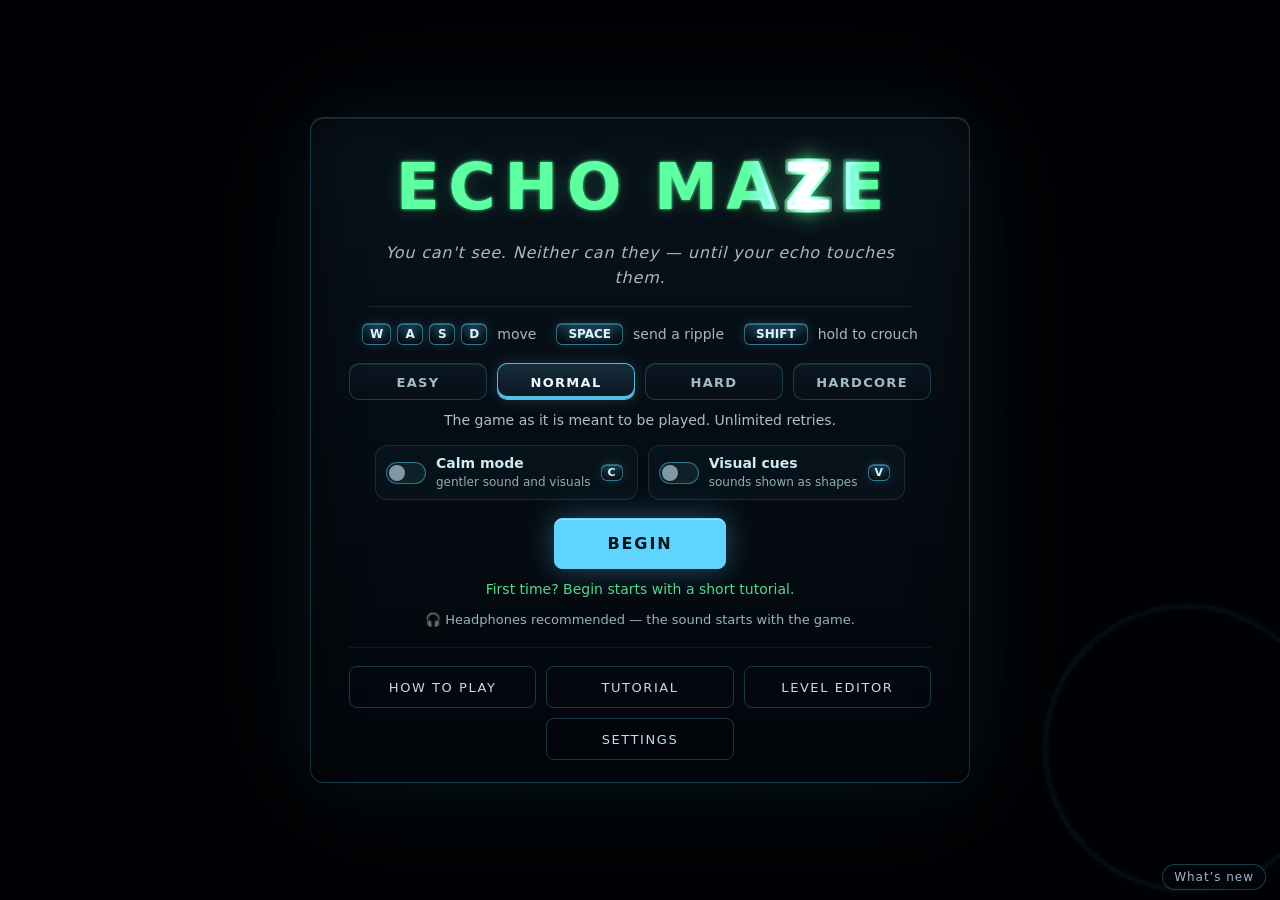
==== commit 3d2d3c3e: "Add Dusk and the scene Nothing Listens (v19.3) A new level after Fresh Air (level 28 inside the game" ====
--- a/index.html
+++ b/index.html
@@ -582,6 +582,10 @@
     </div>
   </div>
 
+  <!-- (v19.3) Dusk: the Talk prompt - the one thing on screen there, and only close to the one it is for. A button, so a
+       tap (touch) or a click does it as well as the Interact key (E by default, shown in it). -->
+  <button id="talk" type="button" aria-label="Talk"><span id="talk-key" class="key"></span><span>Talk</span></button>
+
   <!-- On-screen touch controls (js/touch.js). Shown only while playing, and only on touch devices or when switched on in the pause menu. -->
   <div id="touch" class="hidden" aria-hidden="true">
     <div id="touch-zone"></div>
--- a/style.css
+++ b/style.css
@@ -4499,3 +4499,48 @@
     display: none;
   }
 }
+
+/* (v19.3) Dusk: the Talk prompt - small, pale, low in the middle of the dark; only there close to the one it is for */
+#talk {
+  position: fixed;
+  left: 50%;
+  bottom: 18%;
+  transform: translate(-50%, 6px);
+  z-index: 30;
+  display: none;
+  align-items: center;
+  gap: 8px;
+  min-height: 44px;
+  padding: 8px 18px;
+  border-radius: 999px;
+  border: 1px solid rgba(210, 220, 236, 0.45);
+  background: rgba(10, 14, 24, 0.72);
+  color: #e4ebf5;
+  font: inherit;
+  font-size: 15px;
+  letter-spacing: 0.06em;
+  cursor: pointer;
+  opacity: 0;
+  transition: opacity 0.4s ease, transform 0.4s ease;
+}
+#talk.show {
+  display: inline-flex;
+  opacity: 1;
+  transform: translate(-50%, 0);
+  animation: talk-in 0.45s ease;
+}
+@keyframes talk-in {
+  from { opacity: 0; transform: translate(-50%, 6px); }
+  to { opacity: 1; transform: translate(-50%, 0); }
+}
+#talk .key {
+  display: inline-block;
+  min-width: 22px;
+  padding: 1px 7px;
+  border-radius: 5px;
+  border: 1px solid rgba(210, 220, 236, 0.6);
+  font-size: 13px;
+  text-align: center;
+}
+#talk .key.hidden { display: none; }
+body.touch #talk { bottom: auto; top: 58%; min-height: 52px; padding: 10px 26px; font-size: 17px; }
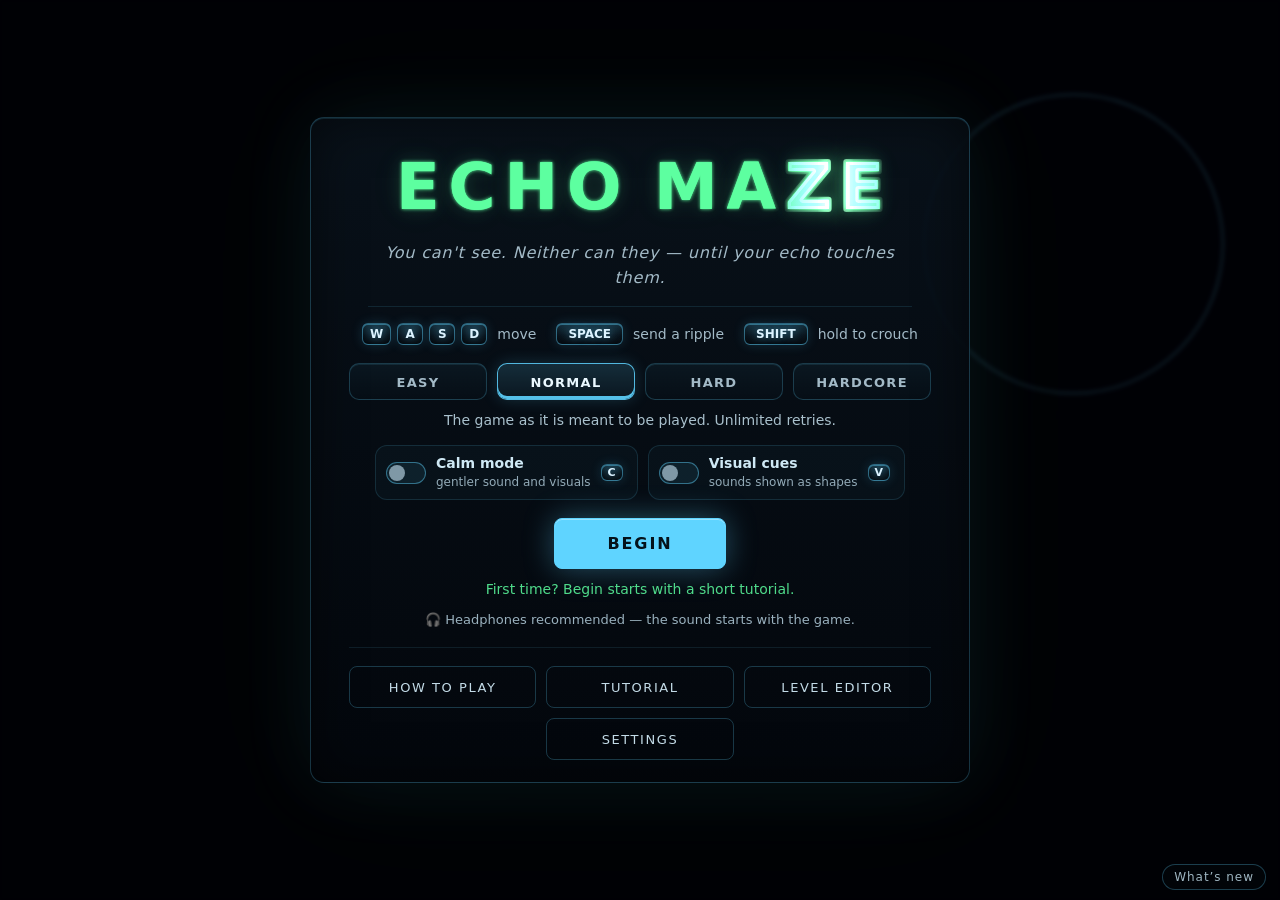
==== commit 03cbff56: "Add Endless mode (v20.0) A separate mode: generated mazes one after another, harder the deeper you g" ====
--- a/index.html
+++ b/index.html
@@ -158,6 +158,8 @@
       <div class="buttons dock">
         <button id="btn-continue" class="hidden">Continue</button>
         <button id="btn-start" class="primary">Begin</button>
+        <!-- (v20.0) Endless: only there once level 12 has been cleared in some mode -->
+        <button id="btn-endless" class="hidden">Endless <span id="endless-best" class="endless-best hidden"></span></button>
       </div>
       <p id="title-first" class="title-first hidden">First time? Begin starts with a short tutorial.</p>
       <p class="sound-note"><span aria-hidden="true">&#127911;</span> Headphones recommended &mdash; the sound starts with the game.</p>
@@ -536,6 +538,21 @@
       <div class="buttons">
         <button id="btn-retry" class="primary"><span id="retry-label">Try again</span> <span class="key">Enter</span></button>
         <button id="btn-caught-title">Title</button>
+      </div>
+    </div>
+  </section>
+
+  <!-- (v20.0) Endless: the run is over -->
+  <section id="endless-over" class="overlay hidden danger">
+    <div class="panel small">
+      <h2>Caught</h2>
+      <p id="eo-depth" class="eo-depth">Depth 1</p>
+      <p id="eo-new" class="eo-new hidden">New best!</p>
+      <p id="eo-best" class="eo-best"></p>
+      <p id="eo-line"></p>
+      <div class="buttons">
+        <button id="btn-endless-again" class="primary">Try again <span class="key">Enter</span></button>
+        <button id="btn-endless-title">Back to title</button>
       </div>
     </div>
   </section>
--- a/style.css
+++ b/style.css
@@ -4544,3 +4544,11 @@
 }
 #talk .key.hidden { display: none; }
 body.touch #talk { bottom: auto; top: 58%; min-height: 52px; padding: 10px 26px; font-size: 17px; }
+
+/* (v20.0) Endless: its button's best depth, and the game-over screen */
+.endless-best { font-size: 0.78em; opacity: 0.75; margin-left: 0.35em; letter-spacing: 0.04em; }
+.endless-best.hidden { display: none; }
+#endless-over .eo-depth { font-size: 2.1em; font-weight: 700; letter-spacing: 0.06em; margin: 0.2em 0 0.1em; }
+#endless-over .eo-new { color: rgb(var(--exit-rgb)); font-weight: 700; letter-spacing: 0.08em; margin: 0 0 0.3em; }
+#endless-over .eo-new.hidden { display: none; }
+#endless-over .eo-best { opacity: 0.8; margin: 0 0 0.6em; }
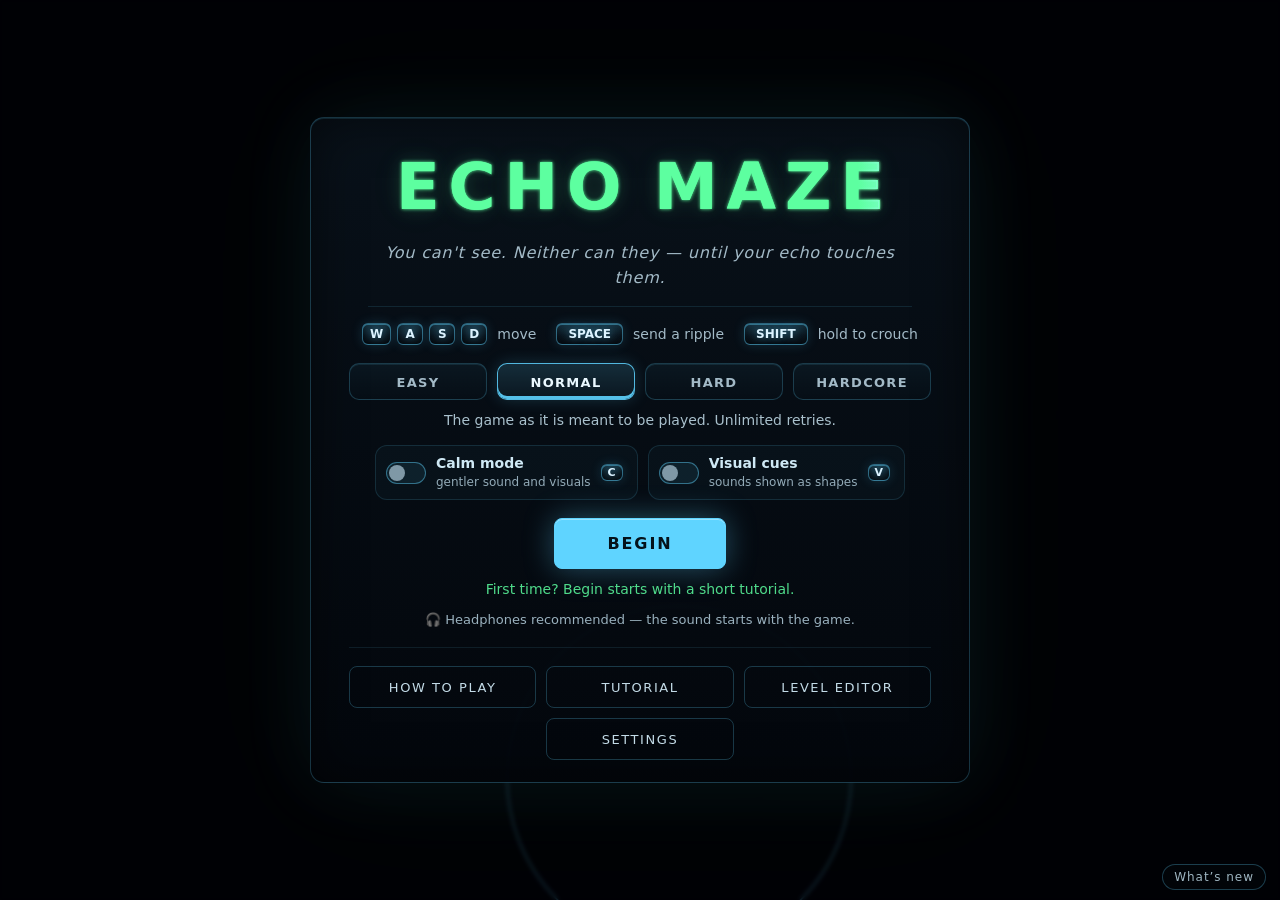
==== commit 7b3e9902: "Make Endless's Try again depend on the difficulty (v20.1) On Hardcore, being caught in Endless ends " ====
--- a/index.html
+++ b/index.html
@@ -550,8 +550,10 @@
       <p id="eo-new" class="eo-new hidden">New best!</p>
       <p id="eo-best" class="eo-best"></p>
       <p id="eo-line"></p>
+      <!-- (v20.1) Hardcore: a new run from depth 1; every other mode: this depth again -->
+      <p id="eo-note" class="eo-note"></p>
       <div class="buttons">
-        <button id="btn-endless-again" class="primary">Try again <span class="key">Enter</span></button>
+        <button id="btn-endless-again" class="primary"><span id="eo-again-label">Try again</span> <span class="key">Enter</span></button>
         <button id="btn-endless-title">Back to title</button>
       </div>
     </div>
--- a/style.css
+++ b/style.css
@@ -4552,3 +4552,4 @@
 #endless-over .eo-new { color: rgb(var(--exit-rgb)); font-weight: 700; letter-spacing: 0.08em; margin: 0 0 0.3em; }
 #endless-over .eo-new.hidden { display: none; }
 #endless-over .eo-best { opacity: 0.8; margin: 0 0 0.6em; }
+#endless-over .eo-note { opacity: 0.75; font-size: 0.92em; margin: 0.4em 0 0.2em; }
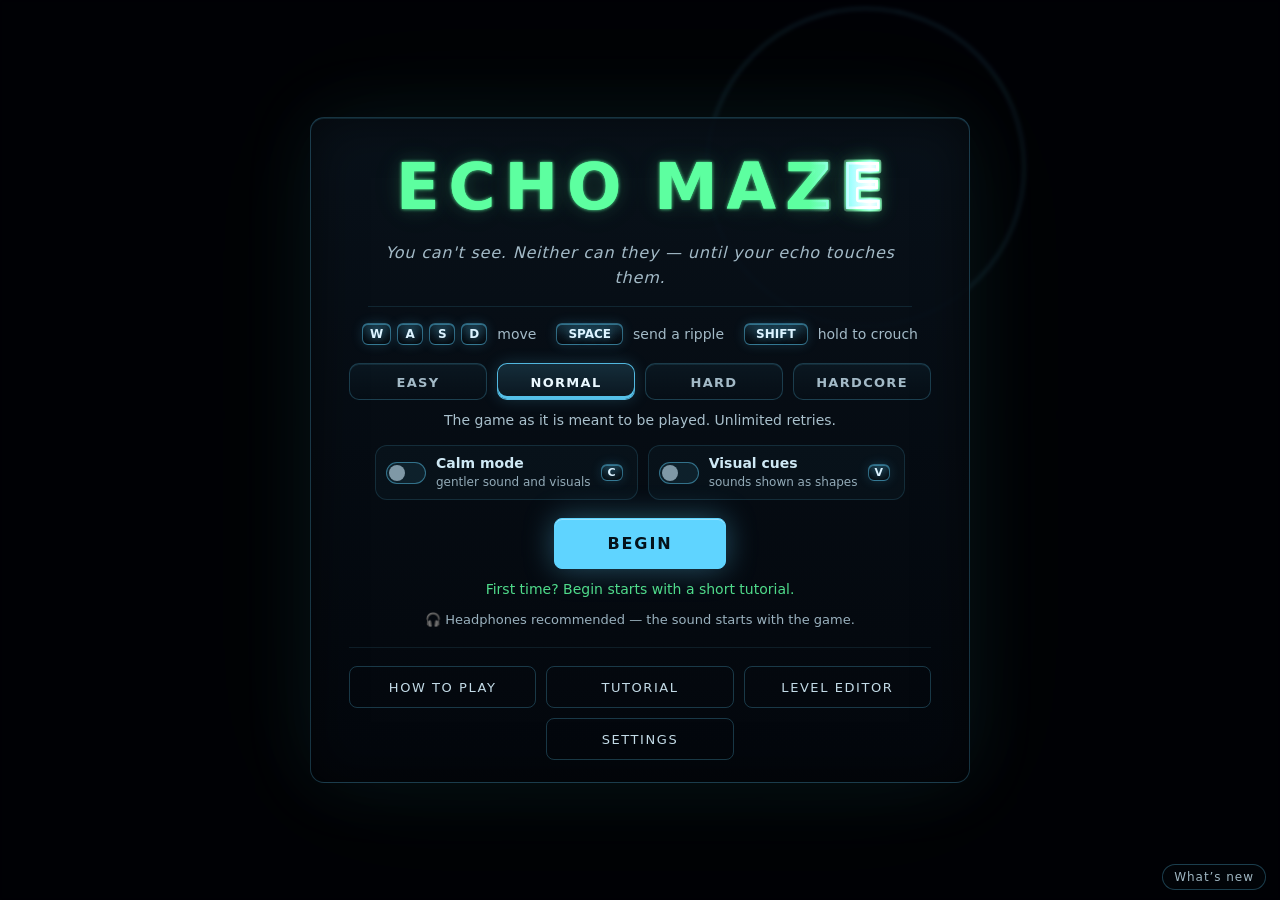
==== commit 0e6fbd97: "Add unlockable cosmetics for your ripple and marker (v21.0) A Cosmetics tab in Settings: seven rippl" ====
--- a/index.html
+++ b/index.html
@@ -170,7 +170,7 @@
         <button id="btn-replay" class="quiet hidden">Levels &amp; cutscenes</button>
         <button id="btn-archive" class="quiet hidden">Fragments</button>
         <button id="btn-editor" class="quiet">Level Editor</button>
-        <button id="btn-settings" class="quiet">Settings</button>
+        <button id="btn-settings" class="quiet">Settings<span id="settings-dot" class="cos-dot hidden" aria-hidden="true"></span></button>
       </div>
       <p id="title-medals" class="medal-summary hidden"></p>
     </div>
@@ -456,6 +456,8 @@
         <button type="button" class="tab" role="tab" data-tab="audio" aria-selected="false">Audio</button>
         <button type="button" class="tab" role="tab" data-tab="display" aria-selected="false">Display</button>
         <button type="button" class="tab" role="tab" data-tab="stats" aria-selected="false">Stats &amp; Medals</button>
+        <!-- (v21.0) the dot: something unlocked that has not been seen yet -->
+        <button type="button" class="tab" role="tab" data-tab="cosmetics" aria-selected="false">Cosmetics<span id="cos-dot" class="cos-dot hidden" aria-hidden="true"></span></button>
       </div>
 
       <div class="tabpane" data-pane="controls" role="tabpanel">
@@ -502,6 +504,18 @@
         </label>
       </div>
 
+      <!-- (v21.0) cosmetics: your ripple and your marker - looks only, unlocked by playing (js/cosmetics.js) -->
+      <div class="tabpane hidden" data-pane="cosmetics" role="tabpanel">
+        <div class="cos-preview-wrap"><canvas id="cos-preview" class="cos-true" aria-label="A preview of your ripple and your marker" role="img"></canvas></div>
+        <p class="fine">Looks only: your ripple reaches as far, as fast, and finds exactly the same things in every one. Not in cutscenes or outside.</p>
+        <h3>Ripple colour</h3>
+        <div id="cos-colors" class="cos-row"></div>
+        <h3>Ripple shape</h3>
+        <div id="cos-shapes" class="cos-row"></div>
+        <h3>Your marker</h3>
+        <div id="cos-markers" class="cos-row"></div>
+      </div>
+
       <div class="tabpane hidden" data-pane="stats" role="tabpanel">
         <div id="stats-body"></div>
         <div class="buttons">
@@ -628,6 +642,7 @@
   <script src="js/whatsnew.js"></script>
   <script src="js/profile.js"></script>
   <script src="js/palette.js"></script>
+  <script src="js/cosmetics.js"></script>
   <script src="js/audio.js"></script>
   <script src="js/music.js"></script>
   <script src="js/level.js"></script>
--- a/style.css
+++ b/style.css
@@ -4553,3 +4553,21 @@
 #endless-over .eo-new.hidden { display: none; }
 #endless-over .eo-best { opacity: 0.8; margin: 0 0 0.6em; }
 #endless-over .eo-note { opacity: 0.75; font-size: 0.92em; margin: 0.4em 0 0.2em; }
+
+/* (v21.0) Cosmetics (Settings): the preview, three rows of tiles, the "new" dot. The canvases show the game's own
+   look, so the daylight interface's filter is undone on them (.cos-true: the same filter twice is no filter). */
+.cos-dot { display: inline-block; width: 7px; height: 7px; margin-left: 6px; border-radius: 50%; vertical-align: 2px; background: rgb(var(--exit-rgb)); box-shadow: 0 0 6px rgba(var(--exit-rgb), 0.8); }
+.cos-dot.hidden { display: none; }
+.cos-preview-wrap { display: flex; justify-content: center; margin: 4px 0 6px; }
+#cos-preview { width: min(280px, 100%); height: 150px; border-radius: 10px; border: 1px solid rgba(var(--ui-rgb), 0.25); background: #010206; }
+.cos-row { display: grid; grid-template-columns: repeat(auto-fill, minmax(86px, 1fr)); gap: 8px; margin: 6px 0 12px; }
+.cos-tile { position: relative; display: flex; flex-direction: column; align-items: center; gap: 4px; padding: 7px 4px 8px; min-height: 44px; font-size: 12px; letter-spacing: 0.04em; text-transform: none; border: 1px solid rgba(var(--ui-rgb), 0.2); background: rgba(var(--ui-rgb), 0.04); color: var(--ink); }
+.cos-tile canvas { border-radius: 6px; display: block; }
+.cos-tile.on { border-color: rgba(var(--exit-rgb), 0.85); box-shadow: 0 0 0 1px rgba(var(--exit-rgb), 0.6), 0 0 14px rgba(var(--exit-rgb), 0.25); }
+.cos-tile.on .cos-name::after { content: ' \2713'; color: rgb(var(--exit-rgb)); }
+.cos-tile.locked { opacity: 0.55; cursor: default; }
+.cos-tile.locked canvas { filter: grayscale(0.85) brightness(0.6); }
+.cos-why { display: block; color: var(--dim); font-size: 11px; line-height: 1.25; text-align: center; }
+.cos-new { position: absolute; top: 4px; right: 5px; font-size: 10px; font-weight: 700; color: rgb(var(--exit-rgb)); letter-spacing: 0.06em; }
+html[data-ui='light'] canvas.cos-true { filter: invert(1) hue-rotate(180deg); }
+html[data-ui='light'] .cos-tile.locked canvas.cos-true { filter: invert(1) hue-rotate(180deg) grayscale(0.85) brightness(0.6); }
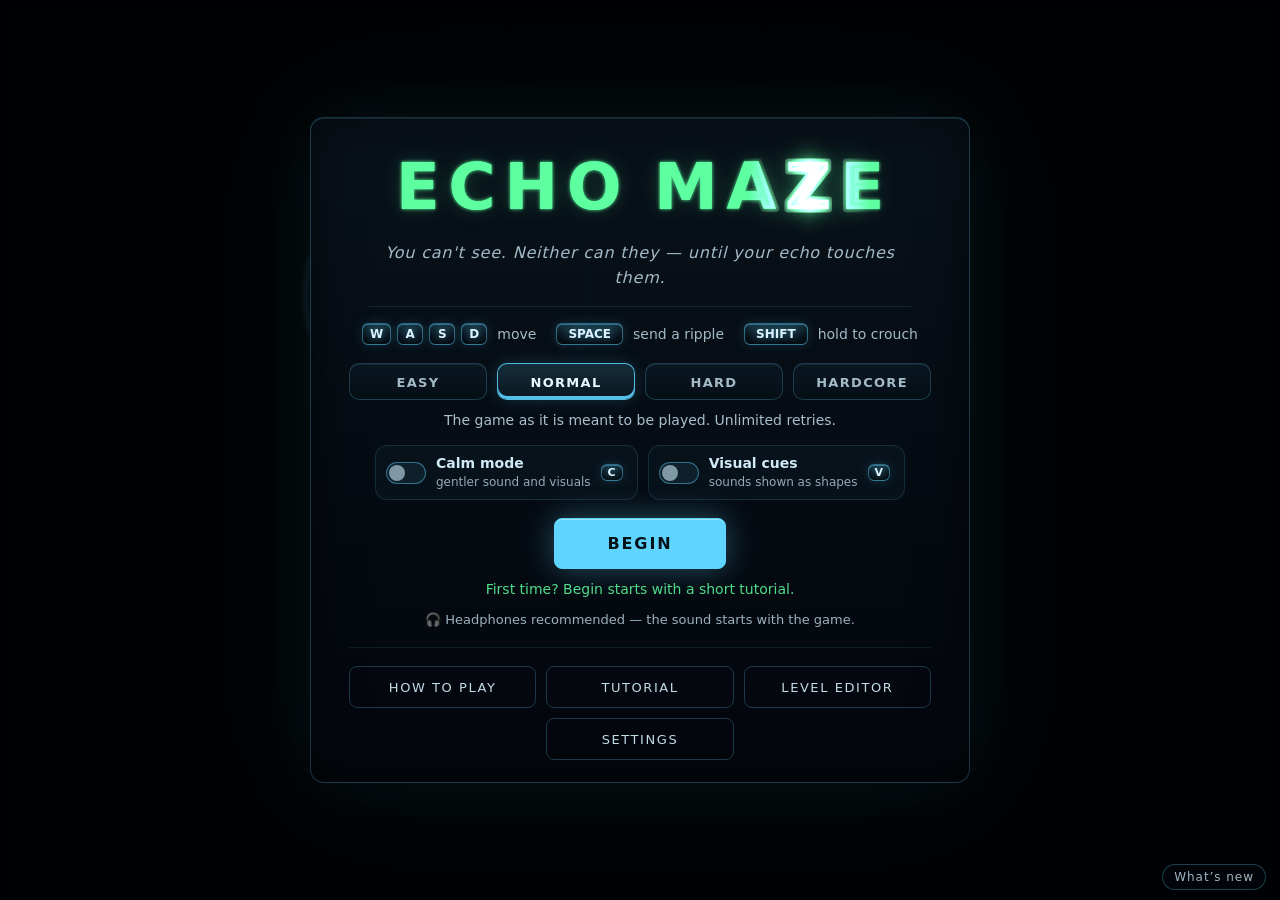
==== commit ad12321b: "Add save codes: back up or move your save as a code or a file (v22.0) Settings -> Save code turns th" ====
--- a/index.html
+++ b/index.html
@@ -458,6 +458,7 @@
         <button type="button" class="tab" role="tab" data-tab="stats" aria-selected="false">Stats &amp; Medals</button>
         <!-- (v21.0) the dot: something unlocked that has not been seen yet -->
         <button type="button" class="tab" role="tab" data-tab="cosmetics" aria-selected="false">Cosmetics<span id="cos-dot" class="cos-dot hidden" aria-hidden="true"></span></button>
+        <button type="button" class="tab" role="tab" data-tab="savecode" aria-selected="false">Save code</button>
       </div>
 
       <div class="tabpane" data-pane="controls" role="tabpanel">
@@ -514,6 +515,41 @@
         <div id="cos-shapes" class="cos-row"></div>
         <h3>Your marker</h3>
         <div id="cos-markers" class="cos-row"></div>
+      </div>
+
+      <!-- (v22.0) save codes: the save as one line of text, to back up, move or send (js/savecode.js) -->
+      <div class="tabpane hidden" data-pane="savecode" role="tabpanel">
+        <div class="sc-halves">
+          <section class="sc-half" aria-labelledby="sc-get-h">
+            <h3 id="sc-get-h">Get my code</h3>
+            <p class="fine">Your progress as one line of text. Keep it as a backup, or load it on another device.</p>
+            <label class="calm">
+              <input type="checkbox" id="sc-settings">
+              <span><b>Include my settings</b> &mdash; keys, sound, palette and options</span>
+            </label>
+            <label class="calm">
+              <input type="checkbox" id="sc-levels">
+              <span><b>Also include my levels and folders</b></span>
+            </label>
+            <textarea id="sc-out" class="sc-box" rows="3" readonly spellcheck="false" aria-label="Your save code"></textarea>
+            <p id="sc-out-info" class="fine sc-info" aria-live="polite"></p>
+            <div class="buttons">
+              <button type="button" id="btn-sc-copy">Copy code</button>
+              <button type="button" id="btn-sc-file">Save as file</button>
+            </div>
+          </section>
+          <section class="sc-half" aria-labelledby="sc-load-h">
+            <h3 id="sc-load-h">Load a code</h3>
+            <textarea id="sc-in" class="sc-box" rows="3" spellcheck="false" placeholder="Paste a save code here (ECHO1S...)" aria-label="A save code to load"></textarea>
+            <div class="buttons">
+              <button type="button" id="btn-sc-load" class="primary">Load code</button>
+              <button type="button" id="btn-sc-fromfile">Load from file</button>
+              <button type="button" id="btn-sc-undo" class="quiet hidden">Undo last load</button>
+            </div>
+            <input type="file" id="sc-file" class="hidden" accept=".txt,text/plain" aria-label="A save code file">
+            <p id="sc-msg" class="keybind-msg hidden" aria-live="polite"></p>
+          </section>
+        </div>
       </div>
 
       <div class="tabpane hidden" data-pane="stats" role="tabpanel">
@@ -662,6 +698,7 @@
   <script src="js/bonus-levels.js"></script>
   <script src="js/levelstore.js"></script>
   <script src="js/sharecode.js"></script>
+  <script src="js/savecode.js"></script>
   <script src="js/dialog.js"></script>
   <script src="js/effects.js"></script>
   <script src="js/editor.js"></script>
--- a/style.css
+++ b/style.css
@@ -4571,3 +4571,39 @@
 .cos-new { position: absolute; top: 4px; right: 5px; font-size: 10px; font-weight: 700; color: rgb(var(--exit-rgb)); letter-spacing: 0.06em; }
 html[data-ui='light'] canvas.cos-true { filter: invert(1) hue-rotate(180deg); }
 html[data-ui='light'] .cos-tile.locked canvas.cos-true { filter: invert(1) hue-rotate(180deg) grayscale(0.85) brightness(0.6); }
+
+/* ===== v22.0: save codes (Settings -> Save code; js/savecode.js) ===================================================
+   Two halves side by side on a wide panel, one above the other on a narrow one. The boxes are the share-code box's
+   look (#dialog-area). */
+.sc-halves { display: grid; grid-template-columns: 1fr 1fr; gap: 18px; }
+.sc-half { min-width: 0; padding: 12px 14px; border: 1px solid rgba(var(--ui-rgb), 0.16); border-radius: 10px; background: rgba(var(--ui-rgb), 0.03); }
+.sc-half h3 { margin-top: 0; }
+.sc-box {
+  display: block;
+  width: 100%;
+  box-sizing: border-box;
+  min-height: 72px;
+  max-height: 160px;
+  margin: 8px 0 6px;
+  resize: vertical;
+  font-family: ui-monospace, 'Cascadia Mono', Consolas, Menlo, monospace;
+  font-size: 13px;
+  line-height: 1.45;
+  word-break: break-all;
+  color: var(--ink);
+  background: rgba(var(--ui-rgb), 0.06);
+  border: 1px solid rgba(var(--ui-rgb), 0.35);
+  border-radius: 8px;
+  padding: 8px 10px;
+  outline: none;
+}
+.sc-box:focus { border-color: var(--accent); box-shadow: 0 0 16px rgba(var(--ui-rgb), 0.25); }
+.sc-box[readonly] { color: var(--dim); }
+.sc-info { min-height: 1.4em; margin: 0 0 6px; }
+.sc-info.warn { color: rgb(var(--danger-rgb)); }
+.sc-half .buttons { flex-wrap: wrap; justify-content: flex-start; gap: 8px; }
+.sc-half .calm { margin: 6px 0; }
+@media (max-width: 760px) {
+  .sc-halves { grid-template-columns: 1fr; gap: 12px; }
+}
+body.touch .sc-box { font-size: 14px; }
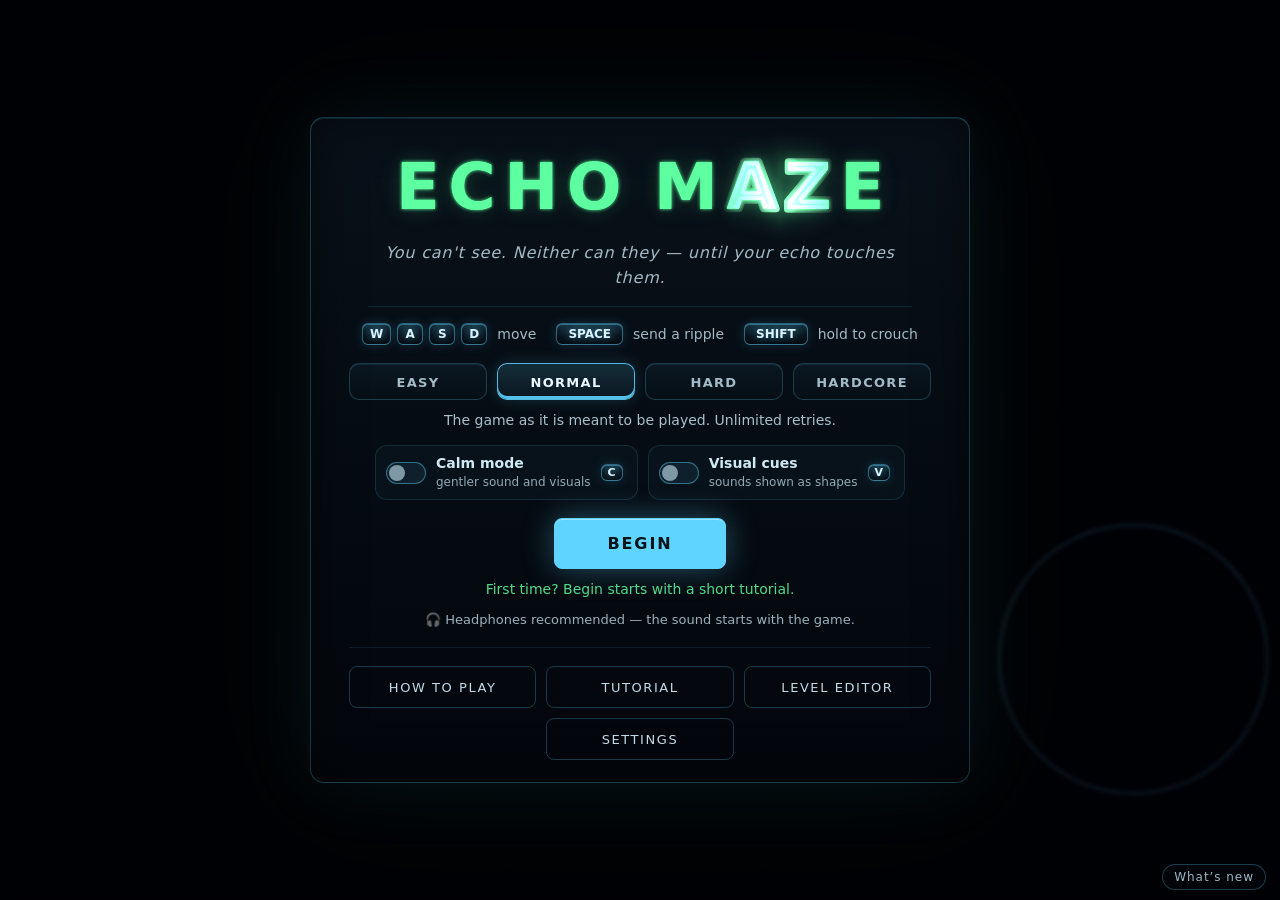
==== commit f4060b36: "Add Endless twists (v22.2) A Twists: Off / On toggle beside Endless on the title, shown only once le" ====
--- a/index.html
+++ b/index.html
@@ -43,7 +43,11 @@
   <canvas id="game"></canvas>
 
   <div id="hud" class="hidden">
-    <div id="hud-level"></div>
+    <div id="hud-left">
+      <div id="hud-level"></div>
+      <!-- (v22.2) an Endless twist level: a small mark beside the depth (no words) -->
+      <span id="hud-twist" class="hud-twist hidden" role="img" aria-label="Twist level"></span>
+    </div>
     <div id="hud-right">
       <span id="hud-time"></span>
       <span id="hud-crouch"></span>
@@ -160,6 +164,8 @@
         <button id="btn-start" class="primary">Begin</button>
         <!-- (v20.0) Endless: only there once level 12 has been cleared in some mode -->
         <button id="btn-endless" class="hidden">Endless <span id="endless-best" class="endless-best hidden"></span></button>
+        <!-- (v22.2) Endless's twists: Off / On - only there once level 25 has been reached -->
+        <button id="btn-twists" type="button" class="twists-toggle hidden" aria-pressed="false">Twists: <span id="twists-state">Off</span></button>
       </div>
       <p id="title-first" class="title-first hidden">First time? Begin starts with a short tutorial.</p>
       <p class="sound-note"><span aria-hidden="true">&#127911;</span> Headphones recommended &mdash; the sound starts with the game.</p>
@@ -597,6 +603,7 @@
     <div class="panel small">
       <h2>Caught</h2>
       <p id="eo-depth" class="eo-depth">Depth 1</p>
+      <p id="eo-twists" class="eo-twists hidden">Twists on</p>
       <p id="eo-new" class="eo-new hidden">New best!</p>
       <p id="eo-best" class="eo-best"></p>
       <p id="eo-line"></p>
@@ -685,6 +692,7 @@
   <script src="js/tutorial.js"></script>
   <script src="js/warden.js"></script>
   <script src="js/story.js"></script>
+  <script src="js/twists.js"></script>
   <script src="js/lore.js"></script>
   <script src="js/wordmark.js"></script>
   <script src="js/feedback.js"></script>
--- a/style.css
+++ b/style.css
@@ -4607,3 +4607,27 @@
   .sc-halves { grid-template-columns: 1fr; gap: 12px; }
 }
 body.touch .sc-box { font-size: 14px; }
+
+/* ===== v22.2: Endless twists ======================================================================================
+   The toggle beside Endless (only once level 25 is reached), the mark beside the depth on a twist level, and the
+   game-over screen's "Twists on". The mark is a small diamond of the void's static grey with a soft pulse - no words. */
+#hud-left { display: flex; align-items: center; gap: 10px; }
+.hud-twist {
+  display: inline-block;
+  width: 9px;
+  height: 9px;
+  transform: rotate(45deg);
+  border: 1.5px solid rgba(190, 200, 222, 0.85);
+  background: rgba(150, 160, 185, 0.25);
+  box-shadow: 0 0 8px rgba(170, 180, 210, 0.6);
+  animation: twist-pulse 2.4s ease-in-out infinite;
+}
+.hud-twist.hidden { display: none; }
+@keyframes twist-pulse { 0%, 100% { opacity: 0.55; } 50% { opacity: 1; } }
+html[data-calm='1'] .hud-twist { animation: none; opacity: 0.85; }
+@media (prefers-reduced-motion: reduce) { .hud-twist { animation: none; opacity: 0.85; } }
+.twists-toggle { font-size: 0.86em; letter-spacing: 0.05em; }
+.twists-toggle.on { border-color: rgba(var(--ui-rgb), 0.7); box-shadow: 0 0 14px rgba(var(--ui-rgb), 0.3); }
+.twists-toggle.on #twists-state { color: rgb(var(--exit-rgb)); }
+#endless-over .eo-twists { margin: 0 0 0.2em; font-size: 0.86em; letter-spacing: 0.12em; text-transform: uppercase; opacity: 0.8; }
+#endless-over .eo-twists.hidden { display: none; }
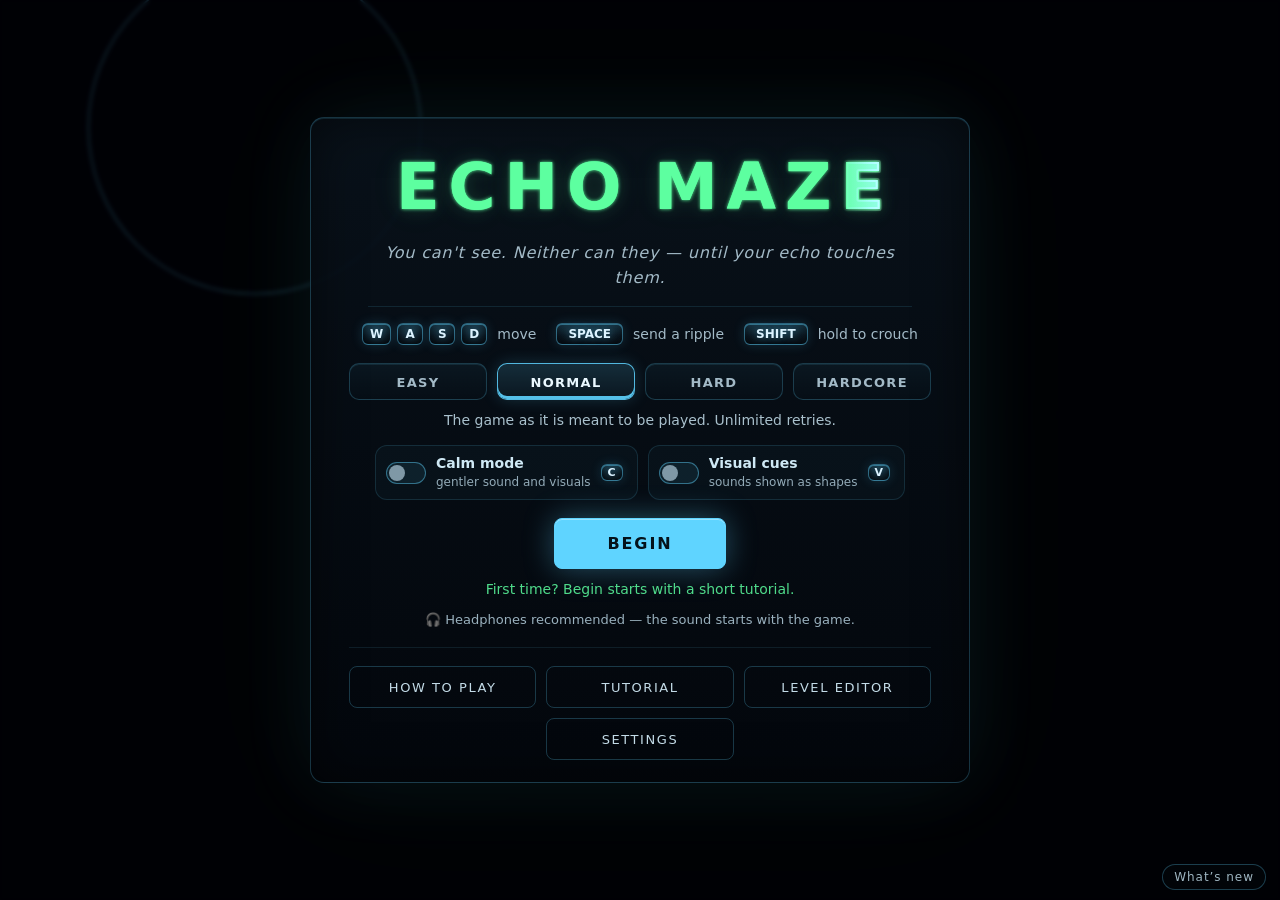
==== commit 8e51e457: "Add ghost runs on bonus levels and My Levels (v23.0) On a bonus level or one of My Levels (imported " ====
--- a/index.html
+++ b/index.html
@@ -91,6 +91,7 @@
     <h2 id="card-title"></h2>
     <p id="card-line" class="card-line"></p>
     <p id="card-diff" class="card-diff"></p>
+    <p id="card-ghost" class="card-ghost hidden"></p>
     <p id="card-hint" class="card-hint"></p>
   </div>
 
@@ -508,6 +509,11 @@
         <label class="calm">
           <input type="checkbox" id="timer-toggle">
           <span><b>Show timer</b> &mdash; the level time in the corner. Off by default: medals are never meant to rush you.</span>
+        </label>
+        <!-- (v23.0) ghost runs: on bonus levels and My Levels, your best run as a faint ghost to race (js/ghosts.js) -->
+        <label class="calm">
+          <input type="checkbox" id="ghost-toggle">
+          <span><b>Ghost</b> &mdash; on bonus levels and My Levels, race a faint ghost of your own best run.</span>
         </label>
       </div>
 
@@ -704,6 +710,7 @@
   <script src="js/levelformat.js"></script>
   <script src="js/levelcheck.js"></script>
   <script src="js/bonus-levels.js"></script>
+  <script src="js/ghosts.js"></script>
   <script src="js/levelstore.js"></script>
   <script src="js/sharecode.js"></script>
   <script src="js/savecode.js"></script>
--- a/style.css
+++ b/style.css
@@ -4631,3 +4631,11 @@
 .twists-toggle.on #twists-state { color: rgb(var(--exit-rgb)); }
 #endless-over .eo-twists { margin: 0 0 0.2em; font-size: 0.86em; letter-spacing: 0.12em; text-transform: uppercase; opacity: 0.8; }
 #endless-over .eo-twists.hidden { display: none; }
+
+/* (v23.0) ghost runs: the title card's line about your ghost - quiet, in the ghost's own cool tint */
+.card-ghost {
+  margin: 6px 0 0;
+  font-size: 13px;
+  letter-spacing: 0.04em;
+  color: rgba(150, 200, 255, 0.85);
+}
